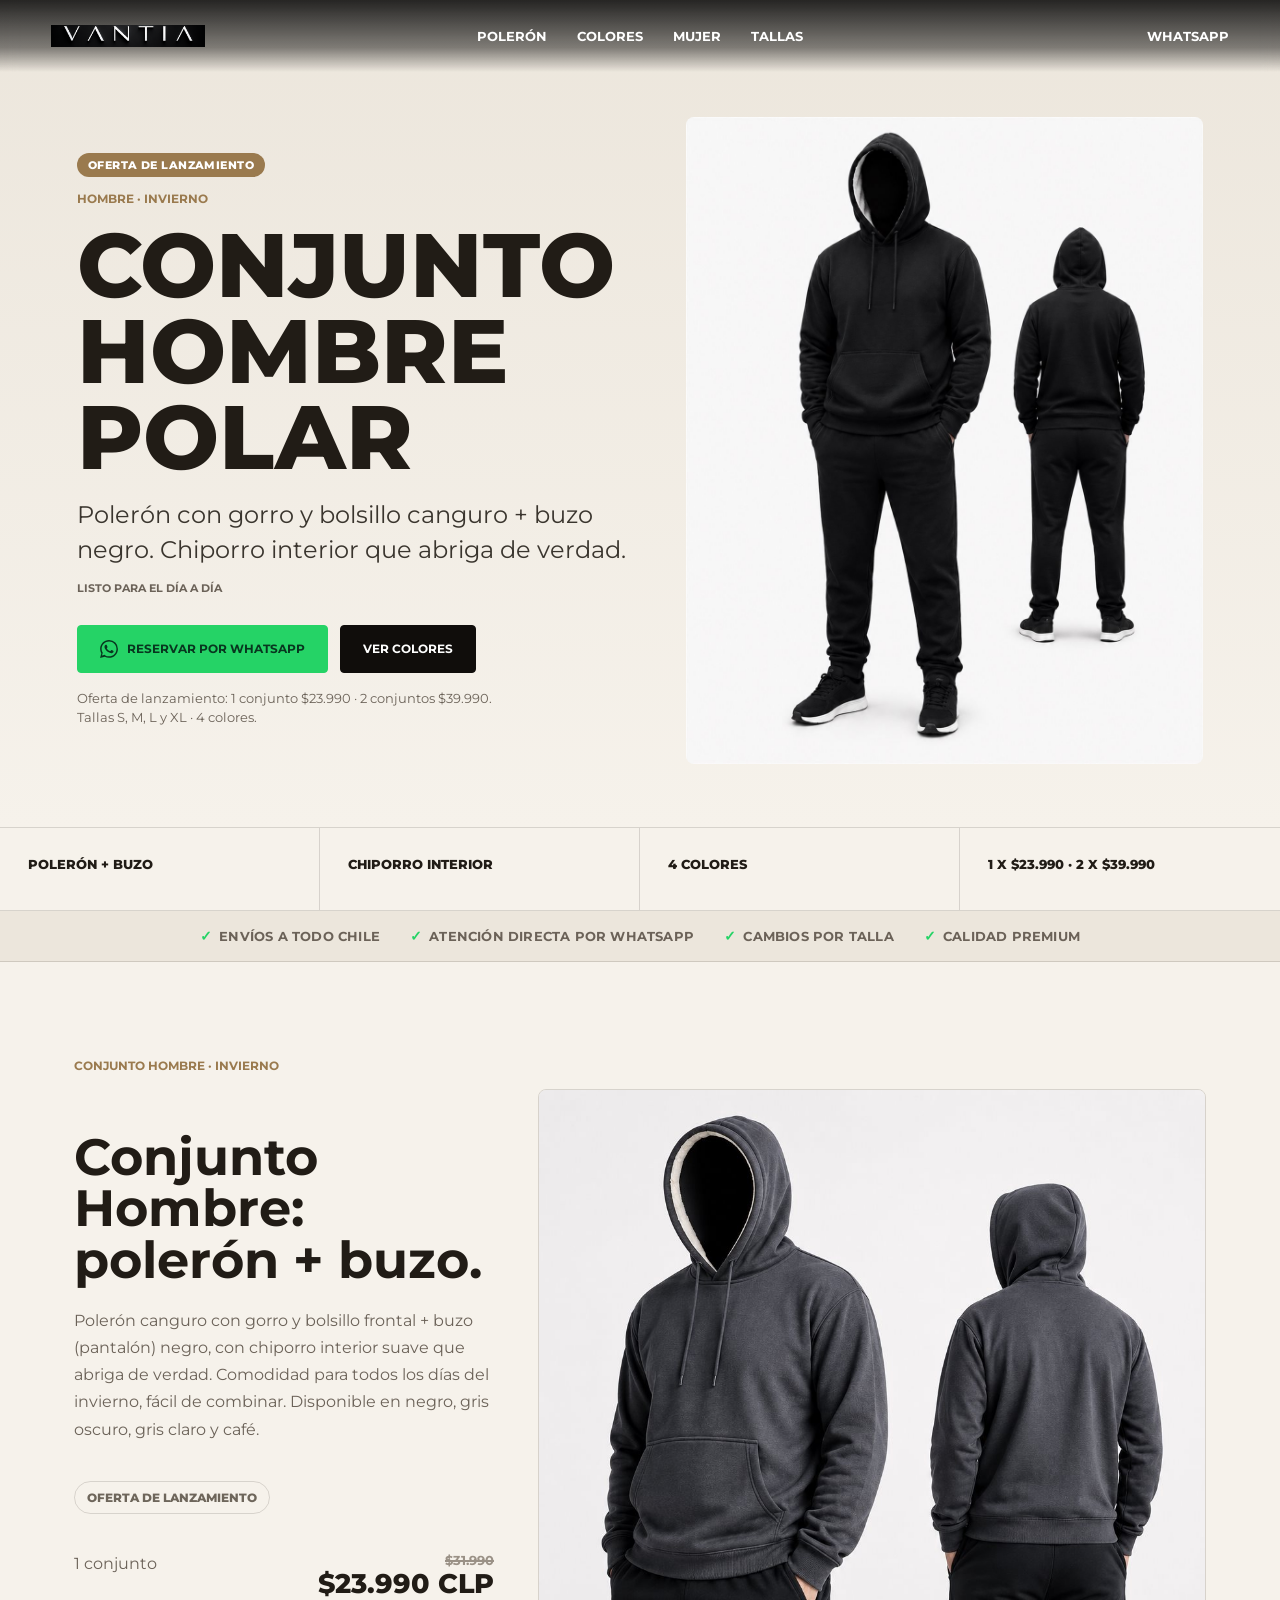
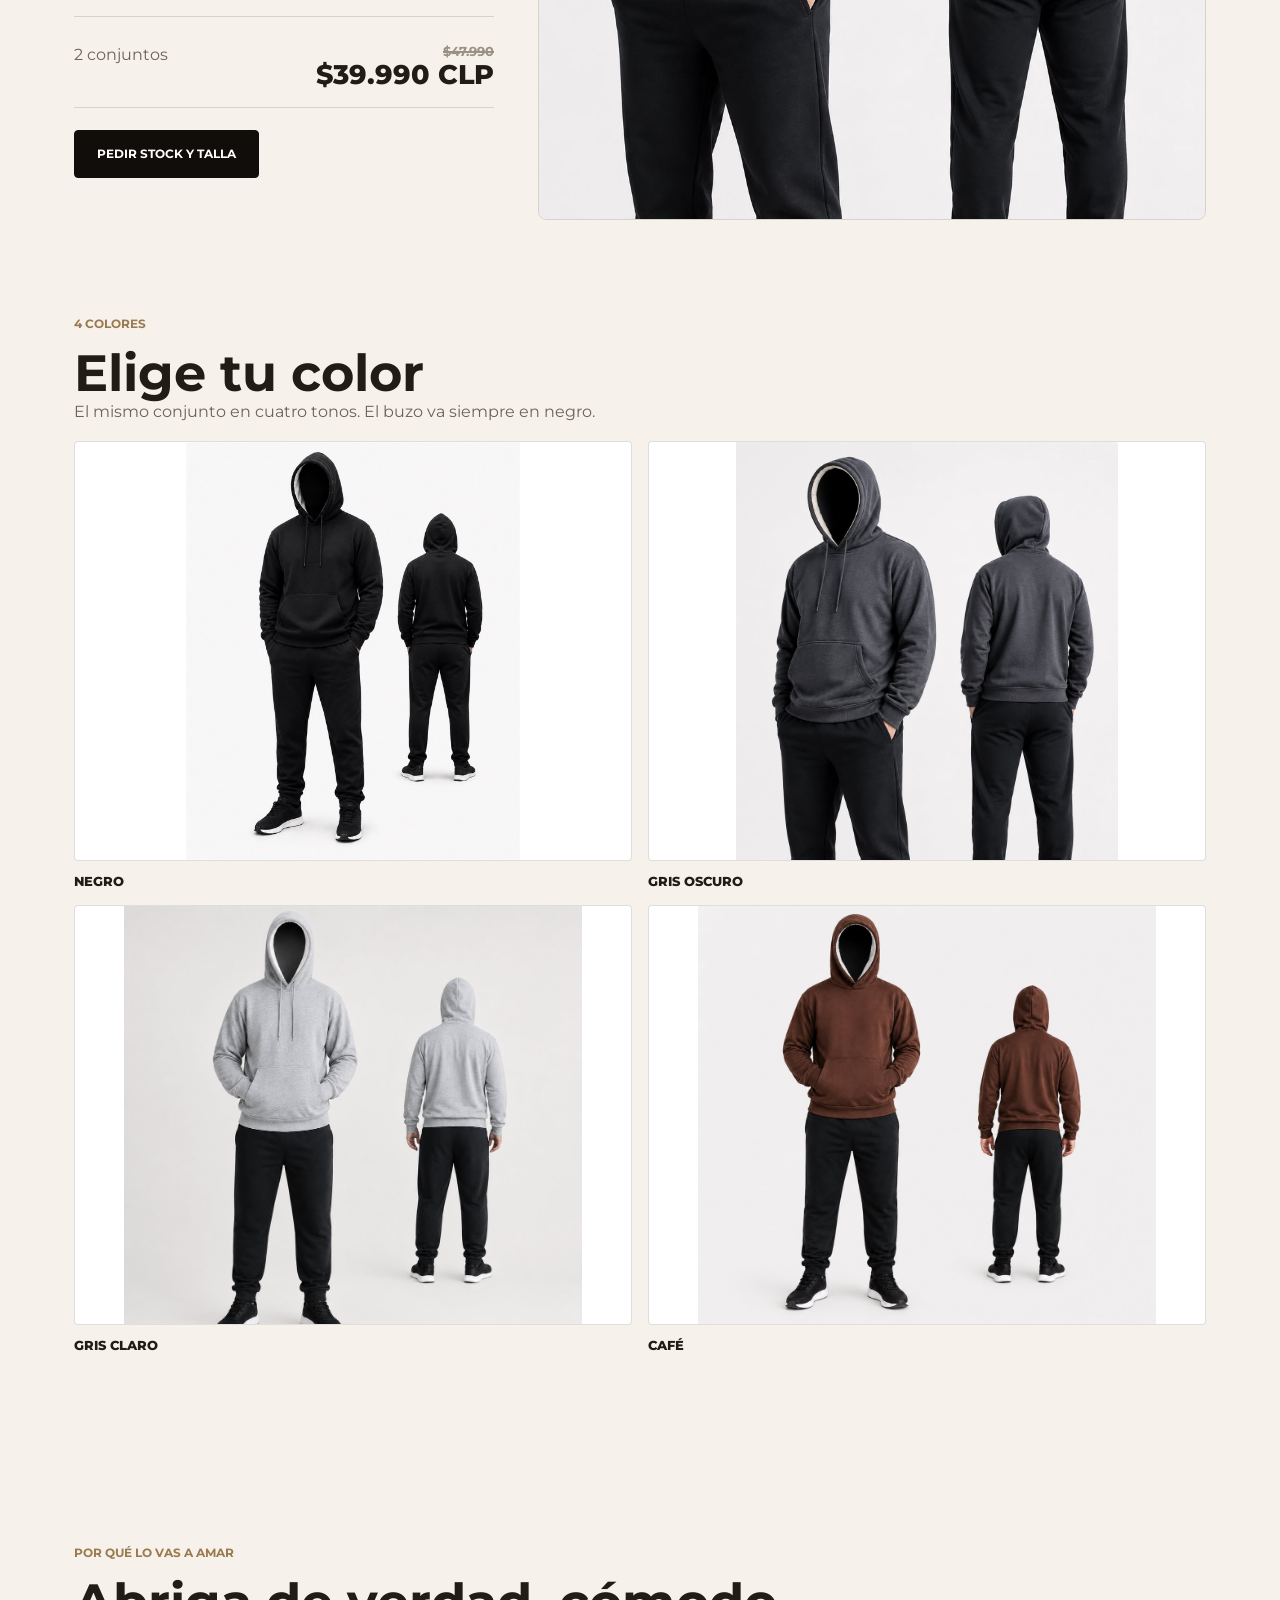
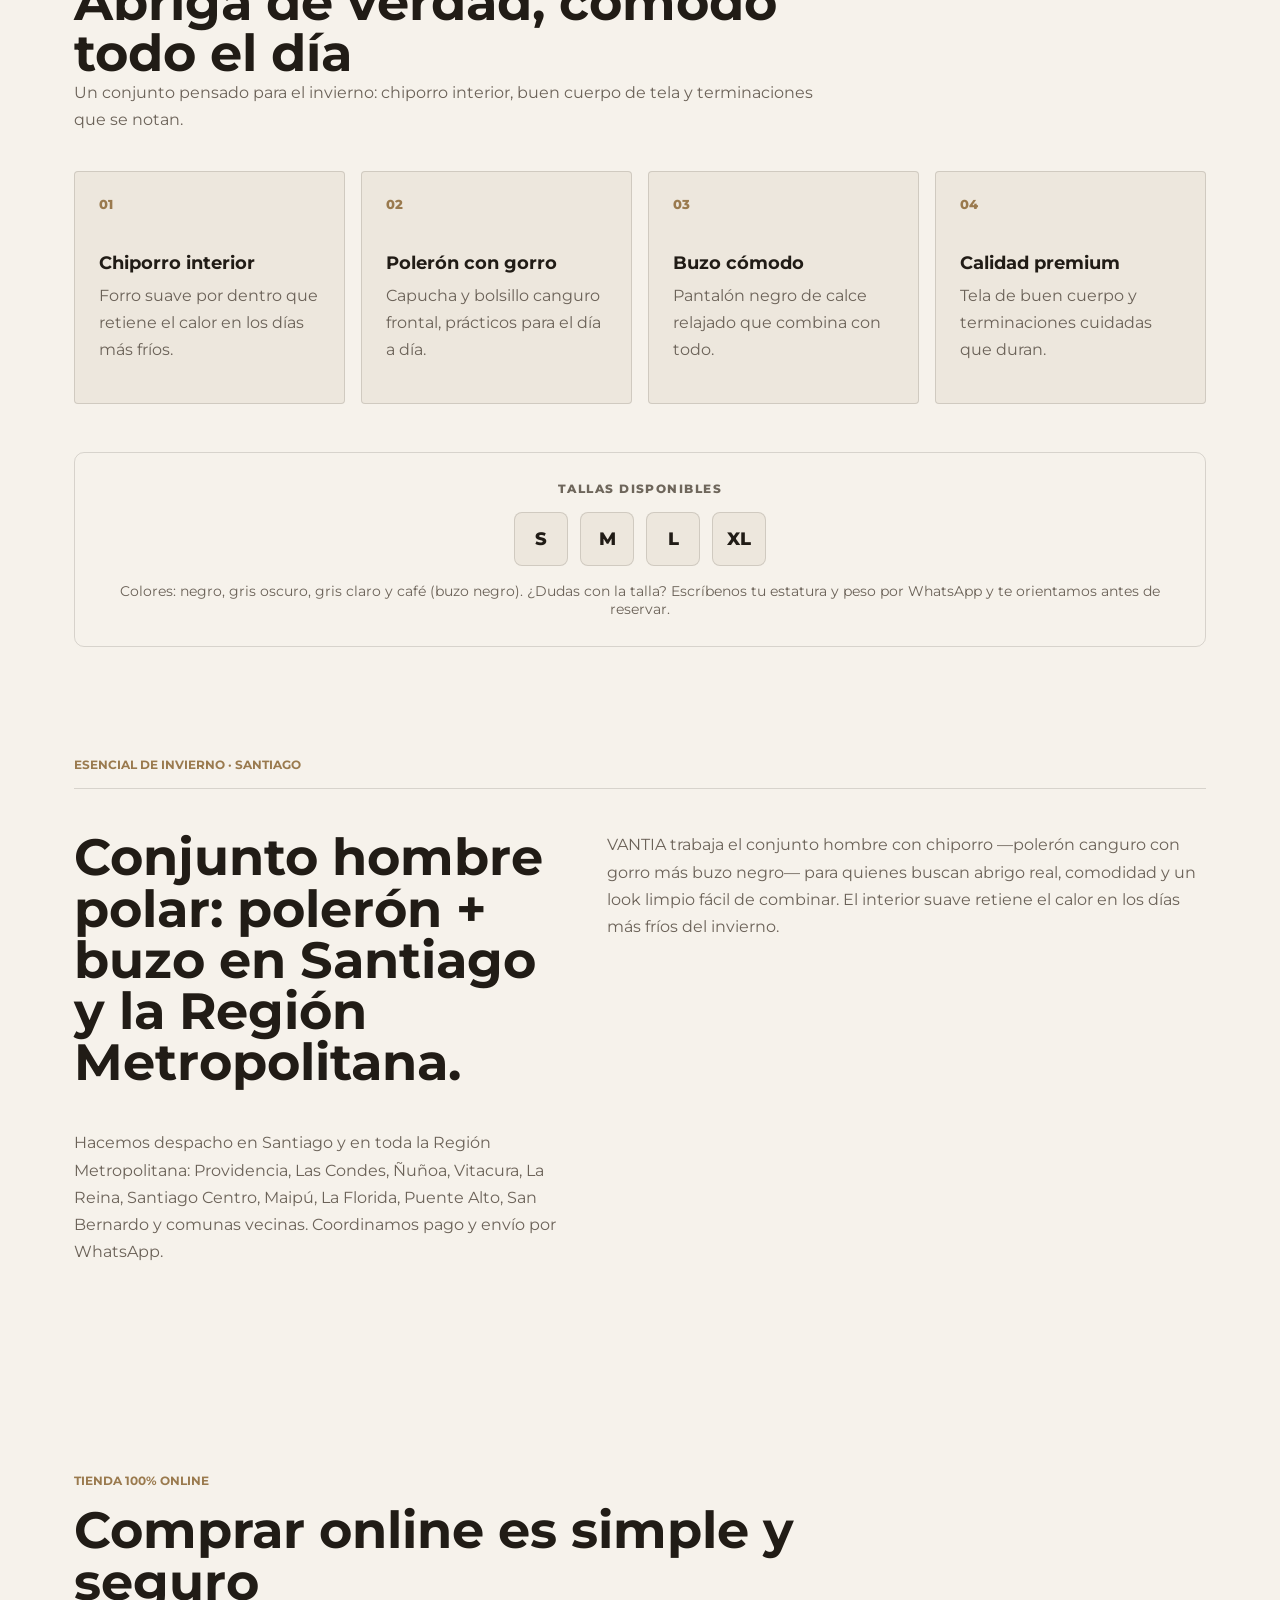
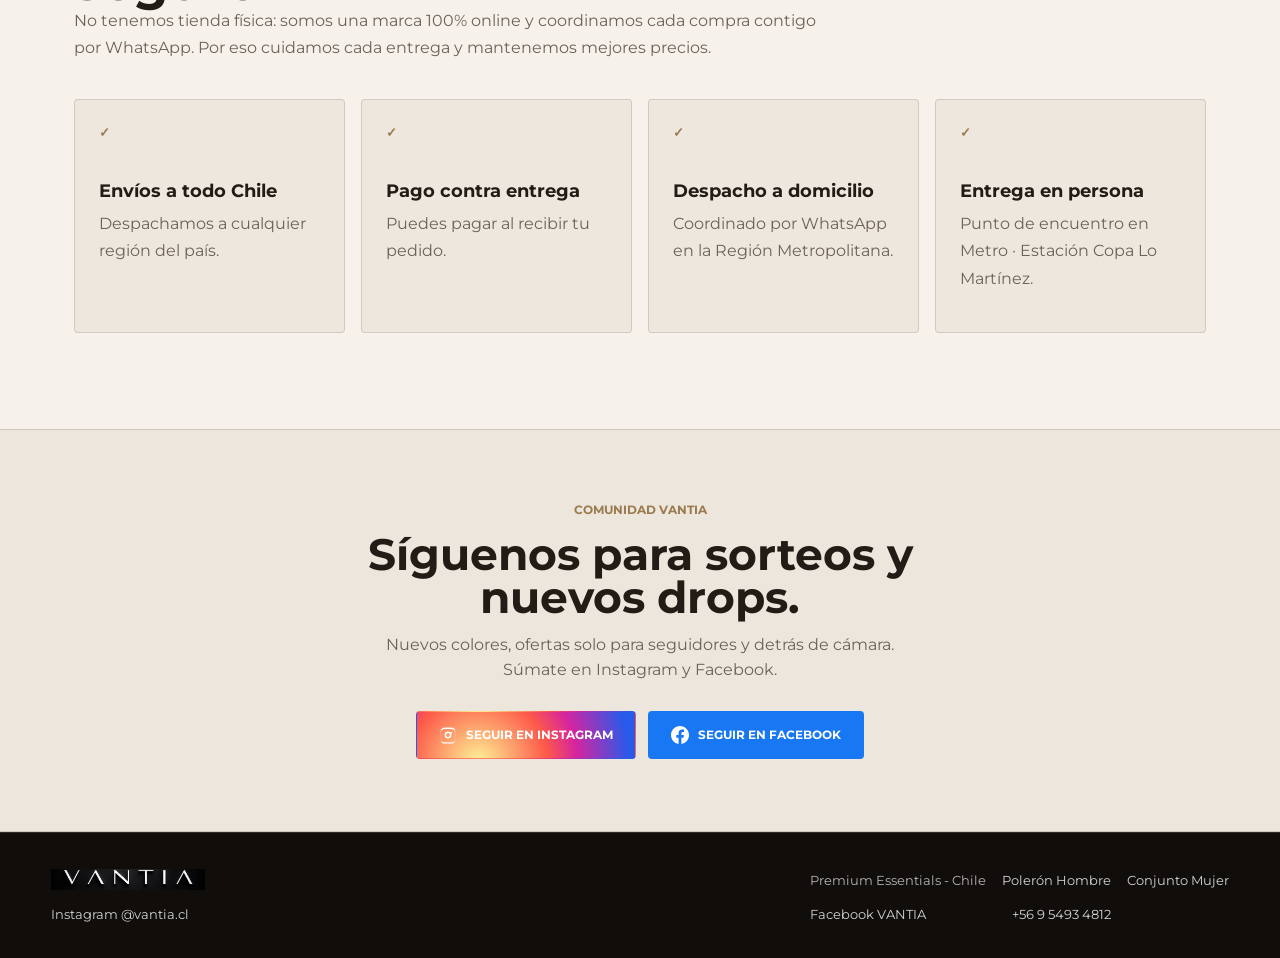
==== conjunto-hombre.html @ aacac358 "Agrega seccion de confianza tienda 100% online (envios, contra entrega, despacho RM, entrega Metro) " ====
<!doctype html>
<html lang="es-CL">
  <head>
    <meta charset="utf-8" />
    <meta name="viewport" content="width=device-width, initial-scale=1" />
    <title>Conjunto hombre polar: polerón + buzo en Santiago | VANTIA®</title>
    <meta
      name="description"
      content="Conjunto hombre con chiporro VANTIA®: polerón con gorro y bolsillo canguro + buzo negro. Oferta de lanzamiento 1 x $23.990 · 2 x $39.990. Despacho en Santiago y Región Metropolitana."
    />
    <meta
      name="keywords"
      content="conjunto hombre polar, polerón y buzo hombre, buzo polar hombre Santiago, conjunto deportivo hombre chiporro, conjunto hombre invierno Región Metropolitana, conjunto buzo hombre Chile, VANTIA"
    />
    <meta name="author" content="VANTIA" />
    <meta name="geo.region" content="CL-RM" />
    <meta name="geo.placename" content="Santiago, Región Metropolitana, Chile" />
    <meta name="geo.position" content="-33.4489;-70.6693" />
    <meta name="ICBM" content="-33.4489, -70.6693" />
    <link rel="canonical" href="https://www.vantiastore.com/conjunto-hombre" />
    <link rel="alternate" hreflang="es-cl" href="https://www.vantiastore.com/conjunto-hombre" />
    <link rel="alternate" hreflang="es" href="https://www.vantiastore.com/conjunto-hombre" />
    <link rel="alternate" hreflang="x-default" href="https://www.vantiastore.com/conjunto-hombre" />
    <link rel="preload" as="image" href="assets/photos/conjunto-h-negro.jpg" />
    <link rel="preload" as="image" href="assets/brand/vantia-wordmark.png" />
    <meta name="robots" content="index, follow" />
    <meta name="theme-color" content="#0D0D0D" />
    <meta property="og:locale" content="es_CL" />
    <meta property="og:site_name" content="VANTIA" />
    <meta property="og:title" content="Conjunto hombre polar: polerón + buzo · VANTIA®" />
    <meta
      property="og:description"
      content="Polerón con gorro y bolsillo canguro + buzo negro, chiporro interior. Oferta de lanzamiento 1 x $23.990 · 2 x $39.990. Despacho en Santiago y Región Metropolitana."
    />
    <meta property="og:type" content="website" />
    <meta property="og:url" content="https://www.vantiastore.com/conjunto-hombre" />
    <meta property="og:image" content="https://www.vantiastore.com/assets/photos/conjunto-h-negro.jpg" />
    <meta property="og:image:type" content="image/jpeg" />
    <meta property="og:image:width" content="1120" />
    <meta property="og:image:height" content="1400" />
    <meta property="og:image:alt" content="Conjunto hombre polar VANTIA: polerón con gorro y buzo negro" />
    <meta name="twitter:card" content="summary_large_image" />
    <meta name="twitter:title" content="Conjunto hombre polar: polerón + buzo · VANTIA®" />
    <meta
      name="twitter:description"
      content="Polerón con gorro + buzo negro, chiporro interior. 1 x $23.990 · 2 x $39.990. Despacho en Santiago y Región Metropolitana."
    />
    <meta name="twitter:image" content="https://www.vantiastore.com/assets/photos/conjunto-h-negro.jpg" />
    <meta name="twitter:image:alt" content="Conjunto hombre polar premium VANTIA" />
    <link rel="icon" href="assets/brand/vantia-icon.png" type="image/png" />
    <link rel="apple-touch-icon" href="assets/brand/vantia-icon.png" />
    <link rel="manifest" href="site.webmanifest" />
    <link rel="preconnect" href="https://fonts.googleapis.com" />
    <link rel="preconnect" href="https://fonts.gstatic.com" crossorigin />
    <link href="https://fonts.googleapis.com/css2?family=Montserrat:wght@300;400;500;600;700;800&display=swap" rel="stylesheet" />
    <link rel="stylesheet" href="styles.css" />
    <style>
      .hero.hero-studio {
        min-height: auto;
        display: grid;
        grid-template-columns: 1.04fr 0.96fr;
        align-items: center;
        gap: clamp(20px, 4vw, 48px);
        background: linear-gradient(180deg, #ece6dc, #f6f2eb);
        padding: clamp(112px, 13vh, 156px) clamp(22px, 6vw, 80px) clamp(48px, 7vh, 84px);
        overflow: visible;
      }
      .hero-studio .hero-content { position: static; color: var(--white); max-width: 560px; padding: 0; }
      .hero-studio .hero-copy { color: #3a352e; }
      .hero-studio .hero-tag { color: var(--ash); }
      .hero-studio .hero-note { color: var(--ash); }
      .hero-studio .eyebrow { color: var(--camel); }
      .hero-studio-photo { margin: 0; }
      .hero-studio-photo img { display: block; width: 100%; height: auto; border-radius: 8px; }
      .ch-colors { display: grid; grid-template-columns: repeat(2, 1fr); gap: 16px; }
      .ch-color { margin: 0; }
      .ch-color .ph {
        height: 420px;
        border: 1px solid var(--line);
        border-radius: var(--radius);
        background-color: #fff;
        background-size: contain;
        background-position: center;
        background-repeat: no-repeat;
      }
      .ch-color p { margin: 12px 0 0; font-size: 13px; font-weight: 800; text-transform: uppercase; }
      @media (max-width: 820px) {
        .hero.hero-studio { grid-template-columns: 1fr; padding-top: 100px; }
        .ch-color .ph { height: 360px; }
      }
    </style>
    <script type="application/ld+json">
      {
        "@context": "https://schema.org",
        "@graph": [
          {
            "@type": "Organization",
            "@id": "https://www.vantiastore.com/#organization",
            "name": "VANTIA",
            "url": "https://www.vantiastore.com/",
            "telephone": "+56954934812",
            "address": {
              "@type": "PostalAddress",
              "addressLocality": "Santiago",
              "addressRegion": "Región Metropolitana",
              "addressCountry": "CL"
            },
            "areaServed": {
              "@type": "AdministrativeArea",
              "name": "Región Metropolitana de Santiago, Chile"
            },
            "sameAs": [
              "https://www.instagram.com/vantia.cl/",
              "https://www.facebook.com/profile.php?id=61587580905556"
            ]
          },
          {
            "@type": "Product",
            "@id": "https://www.vantiastore.com/conjunto-hombre#conjunto-hombre",
            "name": "Conjunto hombre polar VANTIA (polerón + buzo)",
            "brand": { "@type": "Brand", "name": "VANTIA" },
            "url": "https://www.vantiastore.com/conjunto-hombre",
            "sku": "VANTIA-CONJUNTO-HOMBRE",
            "mpn": "VANTIA-CONJUNTO-HOMBRE",
            "image": [
              "https://www.vantiastore.com/assets/photos/conjunto-h-negro.jpg",
              "https://www.vantiastore.com/assets/photos/conjunto-h-grafito.jpg",
              "https://www.vantiastore.com/assets/photos/conjunto-h-gris.jpg",
              "https://www.vantiastore.com/assets/photos/conjunto-h-cafe.jpg"
            ],
            "description": "Conjunto para hombre con chiporro interior: polerón canguro con gorro y bolsillo + buzo (pantalón) negro. Abrigo real y comodidad para el día a día del invierno. Colores: negro, gris oscuro, gris claro y café. Tallas S a XL.",
            "category": "Ropa de hombre",
            "material": "Tela suave con chiporro interior",
            "color": ["Negro", "Gris oscuro", "Gris claro", "Café"],
            "size": ["S", "M", "L", "XL"],
            "audience": { "@type": "PeopleAudience", "suggestedGender": "male" },
            "areaServed": {
              "@type": "AdministrativeArea",
              "name": "Región Metropolitana de Santiago, Chile"
            },
            "offers": [
              {
                "@type": "Offer",
                "name": "1 conjunto",
                "price": "23990",
                "priceCurrency": "CLP",
                "availability": "https://schema.org/InStock",
                "itemCondition": "https://schema.org/NewCondition",
                "url": "https://www.vantiastore.com/conjunto-hombre",
                "priceValidUntil": "2026-12-31"
              },
              {
                "@type": "Offer",
                "name": "2 conjuntos",
                "price": "39990",
                "priceCurrency": "CLP",
                "availability": "https://schema.org/InStock",
                "itemCondition": "https://schema.org/NewCondition",
                "url": "https://www.vantiastore.com/conjunto-hombre",
                "priceValidUntil": "2026-12-31"
              }
            ]
          },
          {
            "@type": "BreadcrumbList",
            "itemListElement": [
              { "@type": "ListItem", "position": 1, "name": "Inicio", "item": "https://www.vantiastore.com/" },
              { "@type": "ListItem", "position": 2, "name": "Conjunto Hombre", "item": "https://www.vantiastore.com/conjunto-hombre" }
            ]
          }
        ]
      }
    </script>
  </head>
  <body>
    <header class="site-header" aria-label="Navegación principal">
      <a class="brand-mark" href="index.html" aria-label="VANTIA inicio">
        <img src="assets/brand/vantia-wordmark.png" alt="VANTIA" width="172" height="36" />
      </a>
      <nav class="nav-links" aria-label="Secciones">
        <a href="index.html">Polerón</a>
        <a href="#colores">Colores</a>
        <a href="mujer.html">Mujer</a>
        <a href="#fit">Tallas</a>
      </nav>
      <a class="nav-cta" href="https://wa.me/56954934812?text=Hola%20VANTIA%2C%20quiero%20reservar%20el%20Conjunto%20Hombre%20(poler%C3%B3n%20%2B%20buzo).%20Color%3A%20__%20%2F%20Talla%20(S%2FM%2FL%2FXL)%3A%20__.%20%C2%BFMe%20ayudan%20con%20stock%3F" target="_blank" rel="noreferrer">
        WhatsApp
      </a>
    </header>

    <main>
      <section class="hero hero-studio" id="inicio" aria-label="VANTIA conjunto hombre polar premium">
        <div class="hero-content">
          <span class="offer-badge">Oferta de lanzamiento</span>
          <p class="eyebrow" style="margin-top:14px">Hombre · Invierno</p>
          <h1>Conjunto Hombre polar</h1>
          <p class="hero-copy">Polerón con gorro y bolsillo canguro + buzo negro. Chiporro interior que abriga de verdad.</p>
          <p class="hero-tag">Listo para el día a día</p>
          <div class="hero-actions" aria-label="Acciones principales">
            <a class="button button-wa" href="https://wa.me/56954934812?text=Hola%20VANTIA%2C%20quiero%20reservar%20el%20Conjunto%20Hombre%20(poler%C3%B3n%20%2B%20buzo).%20Color%3A%20__%20%2F%20Talla%20(S%2FM%2FL%2FXL)%3A%20__.%20%C2%BFMe%20ayudan%20con%20stock%3F" target="_blank" rel="noreferrer">
              <svg class="wa-ico" viewBox="0 0 24 24" fill="currentColor" aria-hidden="true"><path d="M.057 24l1.687-6.163a11.867 11.867 0 01-1.587-5.946C.16 5.335 5.495 0 12.05 0a11.82 11.82 0 018.413 3.488 11.82 11.82 0 013.48 8.414c-.003 6.557-5.338 11.892-11.893 11.892a11.9 11.9 0 01-5.688-1.448L.057 24zm6.597-3.807c1.676.995 3.276 1.591 5.392 1.592 5.448 0 9.886-4.434 9.889-9.885.002-5.462-4.415-9.89-9.881-9.892-5.452 0-9.887 4.434-9.889 9.884a9.86 9.86 0 001.519 5.26l-.999 3.648 3.92-1.04zm11.387-5.464c-.074-.124-.272-.198-.57-.347-.297-.149-1.758-.868-2.031-.967-.272-.099-.47-.149-.669.149-.198.297-.768.967-.941 1.165-.173.198-.347.223-.644.074-.297-.149-1.255-.462-2.39-1.475-.883-.788-1.48-1.761-1.653-2.059-.173-.297-.018-.458.13-.606.134-.133.297-.347.446-.521.151-.172.2-.296.3-.495.099-.198.05-.372-.025-.521-.075-.148-.669-1.611-.916-2.206-.242-.579-.487-.501-.669-.51l-.57-.01c-.198 0-.52.074-.792.372s-1.04 1.016-1.04 2.479 1.065 2.876 1.213 3.074c.149.198 2.096 3.2 5.077 4.487.709.306 1.262.489 1.694.625.712.227 1.36.195 1.872.118.571-.085 1.758-.719 2.006-1.413.248-.694.248-1.289.173-1.413z"/></svg>
              Reservar por WhatsApp
            </a>
            <a class="button button-dark" href="#colores">Ver colores</a>
          </div>
          <p class="hero-note">Oferta de lanzamiento: 1 conjunto $23.990 · 2 conjuntos $39.990.<br />Tallas S, M, L y XL · 4 colores.</p>
        </div>
        <figure class="hero-studio-photo">
          <img src="assets/photos/conjunto-h-negro.jpg" width="1120" height="1400" alt="Conjunto hombre polar VANTIA en negro: polerón con gorro y buzo, vista frontal y trasera" />
        </figure>
      </section>

      <section class="intro-band" aria-label="Resumen del conjunto">
        <div class="intro-line">Polerón + buzo</div>
        <div class="intro-line">Chiporro interior</div>
        <div class="intro-line">4 colores</div>
        <div class="intro-line">1 x $23.990 · 2 x $39.990</div>
      </section>

      <section class="trust-strip" aria-label="Garantías de compra">
        <span><b>✓</b> Envíos a todo Chile</span>
        <span><b>✓</b> Atención directa por WhatsApp</span>
        <span><b>✓</b> Cambios por talla</span>
        <span><b>✓</b> Calidad premium</span>
      </section>

      <section class="section drop-section" id="drop">
        <div class="section-kicker">Conjunto Hombre · Invierno</div>
        <div class="drop-grid">
          <div class="drop-copy">
            <h2>Conjunto Hombre: polerón + buzo.</h2>
            <p>
              Polerón canguro con gorro y bolsillo frontal + buzo (pantalón) negro, con chiporro interior
              suave que abriga de verdad. Comodidad para todos los días del invierno, fácil de combinar.
              Disponible en negro, gris oscuro, gris claro y café.
            </p>
            <div class="launch-badge">Oferta de lanzamiento</div>
            <div class="price-stack" aria-label="Precios">
              <div>
                <span>1 conjunto</span>
                <strong class="price-value"><s>$31.990</s><b>$23.990 CLP</b></strong>
              </div>
              <div>
                <span>2 conjuntos</span>
                <strong class="price-value"><s>$47.990</s><b>$39.990 CLP</b></strong>
              </div>
            </div>
            <a class="button button-dark" href="https://wa.me/56954934812?text=Hola%20VANTIA%2C%20quiero%20consultar%20stock%20y%20talla%20del%20Conjunto%20Hombre%20(poler%C3%B3n%20%2B%20buzo).%20%C2%BFMe%20orientan%3F" target="_blank" rel="noreferrer">
              Pedir stock y talla
            </a>
          </div>
          <figure class="hero-studio-photo" style="align-self:center">
            <img src="assets/photos/conjunto-h-grafito.jpg" width="1024" height="1121" loading="lazy" alt="Conjunto hombre polar VANTIA en gris oscuro: polerón y buzo" style="border-radius:8px;border:1px solid var(--line)" />
          </figure>
        </div>
      </section>

      <section class="section palette-section" id="colores" aria-label="Colores disponibles">
        <div class="section-kicker">4 colores</div>
        <div class="section-heading compact">
          <h2>Elige tu color</h2>
          <p>El mismo conjunto en cuatro tonos. El buzo va siempre en negro.</p>
        </div>
        <div class="ch-colors">
          <figure class="ch-color">
            <div class="ph" style="background-image:url('assets/photos/conjunto-h-negro.jpg')" role="img" aria-label="Conjunto hombre negro"></div>
            <p>Negro</p>
          </figure>
          <figure class="ch-color">
            <div class="ph" style="background-image:url('assets/photos/conjunto-h-grafito.jpg')" role="img" aria-label="Conjunto hombre gris oscuro"></div>
            <p>Gris oscuro</p>
          </figure>
          <figure class="ch-color">
            <div class="ph" style="background-image:url('assets/photos/conjunto-h-gris.jpg')" role="img" aria-label="Conjunto hombre gris claro"></div>
            <p>Gris claro</p>
          </figure>
          <figure class="ch-color">
            <div class="ph" style="background-image:url('assets/photos/conjunto-h-cafe.jpg')" role="img" aria-label="Conjunto hombre café"></div>
            <p>Café</p>
          </figure>
        </div>
      </section>

      <section class="section fit-section" id="fit">
        <div class="section-kicker">Por qué lo vas a amar</div>
        <div class="section-heading compact">
          <h2>Abriga de verdad, cómodo todo el día</h2>
          <p>Un conjunto pensado para el invierno: chiporro interior, buen cuerpo de tela y terminaciones que se notan.</p>
        </div>

        <div class="fit-grid fit-grid-four">
          <div class="fit-item">
            <span>01</span>
            <h3>Chiporro interior</h3>
            <p>Forro suave por dentro que retiene el calor en los días más fríos.</p>
          </div>
          <div class="fit-item">
            <span>02</span>
            <h3>Polerón con gorro</h3>
            <p>Capucha y bolsillo canguro frontal, prácticos para el día a día.</p>
          </div>
          <div class="fit-item">
            <span>03</span>
            <h3>Buzo cómodo</h3>
            <p>Pantalón negro de calce relajado que combina con todo.</p>
          </div>
          <div class="fit-item">
            <span>04</span>
            <h3>Calidad premium</h3>
            <p>Tela de buen cuerpo y terminaciones cuidadas que duran.</p>
          </div>
        </div>

        <div class="size-band" aria-label="Tallas disponibles">
          <p class="size-label">Tallas disponibles</p>
          <div class="size-pills">
            <span>S</span><span>M</span><span>L</span><span>XL</span>
          </div>
          <p class="size-note">Colores: negro, gris oscuro, gris claro y café (buzo negro). ¿Dudas con la talla? Escríbenos tu estatura y peso por WhatsApp y te orientamos antes de reservar.</p>
        </div>
      </section>

      <section class="section seo-section" aria-label="Conjunto hombre polar en Santiago y la Región Metropolitana">
        <div class="section-kicker">Esencial de invierno · Santiago</div>
        <div class="seo-copy">
          <h2>Conjunto hombre polar: polerón + buzo en Santiago y la Región Metropolitana.</h2>
          <p>
            VANTIA trabaja el conjunto hombre con chiporro —polerón canguro con gorro más buzo negro— para quienes
            buscan abrigo real, comodidad y un look limpio fácil de combinar. El interior suave retiene el calor en
            los días más fríos del invierno.
          </p>
          <p>
            Hacemos despacho en Santiago y en toda la Región Metropolitana: Providencia, Las Condes, Ñuñoa,
            Vitacura, La Reina, Santiago Centro, Maipú, La Florida, Puente Alto, San Bernardo y comunas vecinas.
            Coordinamos pago y envío por WhatsApp.
          </p>
        </div>
      </section>

      <section class="section" id="envios" aria-label="Cómo compras y recibes tu pedido">
        <div class="section-kicker">Tienda 100% online</div>
        <div class="section-heading compact">
          <h2>Comprar online es simple y seguro</h2>
          <p>No tenemos tienda física: somos una marca 100% online y coordinamos cada compra contigo por WhatsApp. Por eso cuidamos cada entrega y mantenemos mejores precios.</p>
        </div>
        <div class="fit-grid fit-grid-four">
          <div class="fit-item">
            <span>✓</span>
            <h3>Envíos a todo Chile</h3>
            <p>Despachamos a cualquier región del país.</p>
          </div>
          <div class="fit-item">
            <span>✓</span>
            <h3>Pago contra entrega</h3>
            <p>Puedes pagar al recibir tu pedido.</p>
          </div>
          <div class="fit-item">
            <span>✓</span>
            <h3>Despacho a domicilio</h3>
            <p>Coordinado por WhatsApp en la Región Metropolitana.</p>
          </div>
          <div class="fit-item">
            <span>✓</span>
            <h3>Entrega en persona</h3>
            <p>Punto de encuentro en Metro · Estación Copa Lo Martínez.</p>
          </div>
        </div>
      </section>

      <section class="follow-band" aria-label="Síguenos en redes sociales">
        <div class="follow-inner">
          <p class="section-kicker">Comunidad VANTIA</p>
          <h2>Síguenos para sorteos y nuevos drops.</h2>
          <p class="follow-sub">
            Nuevos colores, ofertas solo para seguidores y detrás de cámara.
            Súmate en Instagram y Facebook.
          </p>
          <div class="follow-actions">
            <a class="button button-ig" href="https://www.instagram.com/vantia.cl/" target="_blank" rel="noreferrer" aria-label="Seguir a VANTIA en Instagram">
              <svg class="soc-ico" viewBox="0 0 24 24" fill="currentColor" aria-hidden="true"><path d="M12 2.16c3.2 0 3.58.01 4.85.07 1.17.05 1.8.25 2.23.41.56.22.96.48 1.38.9.42.42.68.82.9 1.38.16.42.36 1.06.41 2.23.06 1.27.07 1.65.07 4.85s-.01 3.58-.07 4.85c-.05 1.17-.25 1.8-.41 2.23-.22.56-.48.96-.9 1.38-.42.42-.82.68-1.38.9-.42.16-1.06.36-2.23.41-1.27.06-1.65.07-4.85.07s-3.58-.01-4.85-.07c-1.17-.05-1.8-.25-2.23-.41a3.72 3.72 0 0 1-1.38-.9 3.72 3.72 0 0 1-.9-1.38c-.16-.42-.36-1.06-.41-2.23-.06-1.27-.07-1.65-.07-4.85s.01-3.58.07-4.85c.05-1.17.25-1.8.41-2.23.22-.56.48-.96.9-1.38.42-.42.82-.68 1.38-.9.42-.16 1.06-.36 2.23-.41C8.42 2.17 8.8 2.16 12 2.16zm0 1.96c-3.15 0-3.5.01-4.74.07-1.14.05-1.76.24-2.17.4-.55.21-.94.47-1.35.88-.41.41-.67.8-.88 1.35-.16.41-.35 1.03-.4 2.17-.06 1.24-.07 1.59-.07 4.74s.01 3.5.07 4.74c.05 1.14.24 1.76.4 2.17.21.55.47.94.88 1.35.41.41.8.67 1.35.88.41.16 1.03.35 2.17.4 1.24.06 1.59.07 4.74.07s3.5-.01 4.74-.07c1.14-.05 1.76-.24 2.17-.4.55-.21.94-.47 1.35-.88.41-.41.67-.8.88-1.35.16-.41.35-1.03.4-2.17.06-1.24.07-1.59.07-4.74s-.01-3.5-.07-4.74c-.05-1.14-.24-1.76-.4-2.17a3.64 3.64 0 0 0-.88-1.35 3.64 3.64 0 0 0-1.35-.88c-.41-.16-1.03-.35-2.17-.4-1.24-.06-1.59-.07-4.74-.07zm0 3.34a4.54 4.54 0 1 1 0 9.08 4.54 4.54 0 0 1 0-9.08zm0 1.96a2.58 2.58 0 1 0 0 5.16 2.58 2.58 0 0 0 0-5.16zm5.78-.36a1.06 1.06 0 1 1-2.12 0 1.06 1.06 0 0 1 2.12 0z"/></svg>
              Seguir en Instagram
            </a>
            <a class="button button-fb" href="https://www.facebook.com/profile.php?id=61587580905556" target="_blank" rel="noreferrer" aria-label="Seguir a VANTIA en Facebook">
              <svg class="soc-ico" viewBox="0 0 24 24" fill="currentColor" aria-hidden="true"><path d="M24 12.07C24 5.4 18.63 0 12 0S0 5.4 0 12.07c0 6.02 4.39 11.01 10.13 11.93v-8.44H7.08v-3.49h3.05V9.41c0-3.02 1.79-4.69 4.53-4.69 1.31 0 2.69.24 2.69.24v2.97h-1.52c-1.49 0-1.96.93-1.96 1.89v2.25h3.33l-.53 3.49h-2.8V24C19.61 23.08 24 18.09 24 12.07z"/></svg>
              Seguir en Facebook
            </a>
          </div>
        </div>
      </section>

    <footer class="site-footer">
      <a class="brand-mark" href="index.html" aria-label="VANTIA inicio">
        <img src="assets/brand/vantia-wordmark.png" alt="VANTIA" width="150" height="32" loading="lazy" />
      </a>
      <p>Premium Essentials - Chile</p>
      <a href="index.html">Polerón Hombre</a>
      <a href="mujer.html">Conjunto Mujer</a>
      <a href="https://www.instagram.com/vantia.cl/" target="_blank" rel="noreferrer">Instagram @vantia.cl</a>
      <a href="https://www.facebook.com/profile.php?id=61587580905556" target="_blank" rel="noreferrer">Facebook VANTIA</a>
      <a href="https://wa.me/56954934812" target="_blank" rel="noreferrer">+56 9 5493 4812</a>
    </footer>
    </main>

    <a class="mobile-sticky-cta" href="https://wa.me/56954934812?text=Hola%20VANTIA%2C%20quiero%20reservar%20el%20Conjunto%20Hombre%20(poler%C3%B3n%20%2B%20buzo).%20Color%3A%20__%20%2F%20Talla%20(S%2FM%2FL%2FXL)%3A%20__.%20%C2%BFMe%20ayudan%20con%20stock%3F" target="_blank" rel="noreferrer">
      <svg class="wa-ico" viewBox="0 0 24 24" fill="currentColor" aria-hidden="true"><path d="M.057 24l1.687-6.163a11.867 11.867 0 01-1.587-5.946C.16 5.335 5.495 0 12.05 0a11.82 11.82 0 018.413 3.488 11.82 11.82 0 013.48 8.414c-.003 6.557-5.338 11.892-11.893 11.892a11.9 11.9 0 01-5.688-1.448L.057 24zm6.597-3.807c1.676.995 3.276 1.591 5.392 1.592 5.448 0 9.886-4.434 9.889-9.885.002-5.462-4.415-9.89-9.881-9.892-5.452 0-9.887 4.434-9.889 9.884a9.86 9.86 0 001.519 5.26l-.999 3.648 3.92-1.04zm11.387-5.464c-.074-.124-.272-.198-.57-.347-.297-.149-1.758-.868-2.031-.967-.272-.099-.47-.149-.669.149-.198.297-.768.967-.941 1.165-.173.198-.347.223-.644.074-.297-.149-1.255-.462-2.39-1.475-.883-.788-1.48-1.761-1.653-2.059-.173-.297-.018-.458.13-.606.134-.133.297-.347.446-.521.151-.172.2-.296.3-.495.099-.198.05-.372-.025-.521-.075-.148-.669-1.611-.916-2.206-.242-.579-.487-.501-.669-.51l-.57-.01c-.198 0-.52.074-.792.372s-1.04 1.016-1.04 2.479 1.065 2.876 1.213 3.074c.149.198 2.096 3.2 5.077 4.487.709.306 1.262.489 1.694.625.712.227 1.36.195 1.872.118.571-.085 1.758-.719 2.006-1.413.248-.694.248-1.289.173-1.413z"/></svg>
      Reservar por WhatsApp
    </a>

    <script src="script.js"></script>
  </body>
</html>
---- styles.css ----
:root {
  /* Tema claro cálido. NOTA: --white se reutiliza como color de TEXTO (oscuro)
     en todo el CSS heredado; por eso aquí vale un tono tinta, no blanco.
     Para blanco real usar --true-white. */
  --true-white: #FFFFFF;
  --white: #211C16;          /* texto principal (oscuro) */
  --black: #14110E;          /* oscuro real (footer/botón dark) */
  --black-deep: #100D0B;
  --ink: #F6F2EB;            /* superficies claras / fallback hero */
  --bone: #F6F2EB;           /* fondo de página + intro band */
  --charcoal: #ECE6DC;       /* bandas comprar/mood */
  --black-soft: #EDE7DD;     /* tarjetas, pills, tabla */
  --cream-2: #ECE6DC;
  --gray-mid: #8A8175;
  --gray-light: #6E665B;     /* etiquetas (oscuro para contraste) */
  --gray-dim: #9A9186;
  --ash: #6B6258;            /* texto secundario */
  --camel: #9A7A4E;          /* acento cálido */
  --line: rgba(28, 24, 19, 0.14);
  --line-dark: rgba(28, 24, 19, 0.14);
  --product-camel: #B79A72;
  --product-bone: #F3F0EA;
  --radius: 4px;
  --max: 1180px;
}

* {
  box-sizing: border-box;
}

html {
  scroll-behavior: smooth;
}

html,
body {
  max-width: 100%;
  overflow-x: hidden;
}

body {
  margin: 0;
  background: var(--bone);
  color: var(--white);
  font-family: Montserrat, "Helvetica Neue", Arial, sans-serif;
  letter-spacing: 0;
}

a {
  color: inherit;
  text-decoration: none;
}

.site-header {
  position: fixed;
  inset: 0 0 auto;
  z-index: 20;
  display: grid;
  grid-template-columns: 1fr auto 1fr;
  align-items: center;
  min-height: 72px;
  padding: 14px clamp(18px, 4vw, 52px);
  color: var(--white);
  background: linear-gradient(180deg, rgba(5, 5, 5, 0.86), rgba(5, 5, 5, 0.48) 66%, rgba(5, 5, 5, 0));
  backdrop-filter: blur(8px);
}

.brand-mark {
  display: inline-flex;
  width: fit-content;
  align-items: center;
}

.brand-mark img {
  display: block;
  width: clamp(118px, 12vw, 164px);
  height: auto;
  object-fit: contain;
}

.nav-links {
  display: flex;
  gap: 30px;
  font-size: 13px;
  font-weight: 700;
  letter-spacing: 0;
  text-transform: uppercase;
}

.nav-cta {
  justify-self: end;
  font-size: 13px;
  font-weight: 700;
  letter-spacing: 0;
  text-transform: uppercase;
}

.hero {
  position: relative;
  min-height: 90svh;
  display: grid;
  align-items: end;
  overflow: hidden;
  background: var(--ink);
}

.hero-photo,
.editorial-photo {
  position: relative;
  overflow: hidden;
  background-size: cover;
  background-position: center;
}

.hero-photo {
  position: absolute;
  inset: 0;
  background-position: center 22%;
  background-image:
    linear-gradient(180deg, rgba(8, 8, 8, 0.18), rgba(8, 8, 8, 0.5)),
    url("assets/photos/couple-fit.jpg"),
    linear-gradient(135deg, #0d0d0d 0%, #343330 44%, #111 100%);
}

.hero-photo::after,
.editorial-photo::after {
  content: "";
  position: absolute;
  inset: 0;
  background-image:
    linear-gradient(90deg, rgba(255, 255, 255, 0.035) 1px, transparent 1px),
    linear-gradient(180deg, rgba(255, 255, 255, 0.03) 1px, transparent 1px);
  background-size: 120px 120px;
  opacity: 0.34;
}

.hero-scrim {
  position: absolute;
  inset: 0;
  background:
    linear-gradient(180deg, rgba(8, 8, 8, 0.06), rgba(8, 8, 8, 0.66)),
    linear-gradient(90deg, rgba(5, 5, 5, 0.74), rgba(5, 5, 5, 0.3) 58%, rgba(5, 5, 5, 0.06) 86%);
}

.hero-content {
  position: relative;
  z-index: 2;
  max-width: 820px;
  padding: 0 clamp(22px, 6vw, 86px) 72px;
  color: var(--white);
}

.eyebrow,
.section-kicker {
  margin: 0 0 16px;
  color: var(--camel);
  font-size: 12px;
  font-weight: 700;
  letter-spacing: 0;
  text-transform: uppercase;
}

.eyebrow.dark {
  color: var(--ash);
}

h1,
h2,
h3,
p {
  margin-top: 0;
}

h1 {
  max-width: 790px;
  margin-bottom: 18px;
  font-size: clamp(48px, 7vw, 96px);
  line-height: 0.96;
  font-weight: 800;
  letter-spacing: 0;
  text-transform: uppercase;
}

h2 {
  margin-bottom: 0;
  font-size: clamp(34px, 4vw, 58px);
  line-height: 1;
  letter-spacing: 0;
}

.hero-copy {
  max-width: 670px;
  margin-bottom: 14px;
  color: rgba(245, 245, 245, 0.9);
  font-size: clamp(18px, 2vw, 24px);
  line-height: 1.42;
}

.hero-tag {
  margin: 0 0 30px;
  color: var(--gray-mid);
  font-size: 11px;
  font-weight: 700;
  letter-spacing: 0;
  text-transform: uppercase;
}

.hero-note,
.panel-note {
  margin: 16px 0 0;
  color: rgba(245, 245, 245, 0.68);
  font-size: 13px;
  line-height: 1.5;
}

.panel-note {
  color: var(--ash);
}

.hero-actions {
  display: flex;
  flex-wrap: wrap;
  gap: 12px;
}

.button {
  display: inline-flex;
  align-items: center;
  justify-content: center;
  min-height: 48px;
  padding: 0 22px;
  border: 1px solid currentColor;
  border-radius: var(--radius);
  font-size: 12px;
  font-weight: 700;
  letter-spacing: 0;
  text-transform: uppercase;
  transition: transform 180ms ease, background 180ms ease, color 180ms ease, border-color 180ms ease;
}

.button:hover {
  transform: translateY(-1px);
}

.button-light {
  background: var(--white);
  color: var(--ink);
  border-color: var(--white);
}

.button-wa {
  gap: 9px;
  background: #25D366;
  color: #08361f;
  border-color: #25D366;
}

.button-wa:hover {
  background: #1ebe5a;
  border-color: #1ebe5a;
}

.button .wa-ico {
  width: 18px;
  height: 18px;
  flex: none;
}

.button-ghost {
  color: var(--white);
  border-color: rgba(245, 245, 245, 0.54);
}

.button-dark {
  width: fit-content;
  background: var(--white);
  color: var(--black);
  border-color: var(--white);
}

.intro-band {
  display: grid;
  grid-template-columns: repeat(4, 1fr);
  border-top: 1px solid var(--line);
  border-bottom: 1px solid var(--line);
  background: var(--bone);
}

.intro-line {
  min-height: 82px;
  padding: 28px;
  border-right: 1px solid var(--line);
  font-size: 13px;
  font-weight: 800;
  letter-spacing: 0;
  text-transform: uppercase;
  color: var(--white);
}

.intro-line:last-child {
  border-right: 0;
}

.trust-strip {
  display: flex;
  flex-wrap: wrap;
  gap: 10px 30px;
  justify-content: center;
  padding: 16px 24px;
  background: #12140f;
  border-bottom: 1px solid var(--line);
}

.trust-strip span {
  display: inline-flex;
  align-items: center;
  color: var(--gray-light);
  font-size: 12.5px;
  font-weight: 700;
  letter-spacing: 0.2px;
  text-transform: uppercase;
}

.trust-strip b {
  margin-right: 7px;
  color: #25D366;
  font-size: 14px;
}

.section {
  width: min(100%, var(--max));
  margin: 0 auto;
  padding: 96px 24px;
  color: var(--white);
}

.drop-grid {
  display: grid;
  grid-template-columns: minmax(300px, 0.68fr) minmax(520px, 1.08fr);
  gap: 44px;
  align-items: stretch;
}

.drop-copy {
  display: flex;
  flex-direction: column;
  justify-content: center;
  gap: 22px;
}

.drop-copy p,
.mood-copy p,
.section-heading p,
.fit-item p,
.seo-copy p,
details p {
  color: var(--ash);
  font-size: 16px;
  line-height: 1.7;
}

.price-stack {
  display: grid;
  gap: 10px;
  max-width: 420px;
}

.launch-badge {
  width: fit-content;
  padding: 8px 12px;
  border: 1px solid var(--line);
  border-radius: 999px;
  color: var(--gray-light);
  font-size: 12px;
  font-weight: 800;
  text-transform: uppercase;
}

.price-stack div {
  display: flex;
  justify-content: space-between;
  gap: 24px;
  padding: 18px 0;
  border-bottom: 1px solid var(--line);
}

.price-stack span {
  color: var(--ash);
}

.price-stack strong {
  color: var(--white);
}

.price-value {
  display: grid;
  justify-items: end;
  gap: 4px;
  line-height: 1;
  text-align: right;
}

.price-value s {
  color: var(--gray-dim);
  font-size: 13px;
  font-weight: 700;
  text-decoration-thickness: 2px;
}

.price-value b {
  font-size: clamp(24px, 2.1vw, 32px);
  font-weight: 800;
}

/* Three-tier launch pricing (canguro) */
.price-stack-three {
  max-width: none;
  grid-template-columns: repeat(3, 1fr);
  gap: 0;
  border: 1px solid var(--line);
  border-radius: 8px;
  overflow: hidden;
}

.price-stack-three div {
  flex-direction: column;
  align-items: flex-start;
  justify-content: center;
  gap: 8px;
  padding: 22px 20px;
  border-bottom: none;
  border-right: 1px solid var(--line);
}

.price-stack-three div:last-child {
  border-right: none;
}

.price-stack-three span {
  font-size: 12px;
  font-weight: 800;
  letter-spacing: 0.04em;
  text-transform: uppercase;
}

.price-stack-three .price-value {
  justify-items: start;
  text-align: left;
}

.price-stack-three .price-value b {
  font-size: clamp(20px, 1.9vw, 28px);
}

/* Size band */
.size-band {
  margin-top: 48px;
  padding: 28px clamp(22px, 4vw, 40px);
  border: 1px solid var(--line);
  border-radius: 10px;
  text-align: center;
}

.size-label {
  margin: 0 0 16px;
  font-size: 12px;
  font-weight: 800;
  letter-spacing: 0.12em;
  text-transform: uppercase;
  color: var(--gray-light);
}

.size-pills {
  display: flex;
  justify-content: center;
  flex-wrap: wrap;
  gap: 12px;
  margin-bottom: 16px;
}

.size-pills span {
  display: inline-flex;
  align-items: center;
  justify-content: center;
  min-width: 54px;
  height: 54px;
  padding: 0 14px;
  border: 1px solid var(--line);
  border-radius: 8px;
  font-size: 18px;
  font-weight: 800;
  color: var(--white);
  background: var(--black-soft);
}

.size-table-wrap {
  margin: 0 auto 18px;
  max-width: 620px;
  overflow-x: auto;
}

.size-table {
  width: 100%;
  border-collapse: collapse;
  font-size: 14px;
}

.size-table th,
.size-table td {
  padding: 13px 14px;
  border: 1px solid var(--line);
  text-align: center;
}

.size-table thead th {
  font-size: 11px;
  font-weight: 800;
  letter-spacing: 0.06em;
  text-transform: uppercase;
  color: var(--gray-light);
  background: var(--black-soft);
}

.size-table tbody th {
  font-weight: 800;
  color: var(--white);
  background: var(--black-soft);
}

.size-table tbody td {
  color: var(--ash);
  font-weight: 600;
}

.visually-hidden {
  position: absolute;
  width: 1px;
  height: 1px;
  padding: 0;
  margin: -1px;
  overflow: hidden;
  clip: rect(0, 0, 0, 0);
  white-space: nowrap;
  border: 0;
}

.size-note {
  margin: 0;
  font-size: 14px;
  color: var(--ash);
}

/* Shipping note in buy section */
.ship-note {
  margin-top: 22px;
  font-size: 13px;
  letter-spacing: 0.02em;
  color: var(--ash);
}

.product-gallery {
  display: grid;
  grid-template-columns: minmax(280px, 1fr) minmax(210px, 0.74fr);
  grid-template-rows: minmax(250px, 1fr) minmax(250px, 1fr);
  gap: 14px;
  min-height: 620px;
}

.editorial-photo,
.product-photo {
  position: relative;
  min-height: 580px;
  margin: 0;
  border-radius: var(--radius);
  background-color: var(--charcoal);
  background-size: cover;
  background-position: center;
  overflow: hidden;
}

.product-photo {
  background-color: #efece6;
  border: 1px solid rgba(13, 13, 13, 0.08);
}

.product-photo::after {
  content: "";
  position: absolute;
  inset: 0;
  background:
    linear-gradient(180deg, rgba(255, 255, 255, 0.0), rgba(13, 13, 13, 0.06));
  background-size: auto;
}

.product-photo figcaption {
  position: absolute;
  left: 14px;
  bottom: 14px;
  z-index: 2;
  color: var(--white);
  background: rgba(13, 13, 13, 0.78);
  padding: 6px 12px;
  border-radius: 999px;
  font-size: 11px;
  letter-spacing: 0.04em;
  font-weight: 800;
  text-transform: uppercase;
}

.product-photo-primary {
  grid-row: 1 / span 2;
  min-height: 620px;
}

.product-photo-texture,
.product-photo-tones {
  min-height: 0;
}

.photo-product-fit {
  background-position: center top;
  background-color: #e8e5e0;
  background-image:
    linear-gradient(180deg, rgba(5, 5, 5, 0.0), rgba(5, 5, 5, 0.1)),
    url("assets/photos/model-front-negro.jpg");
  background-size: cover;
  background-repeat: no-repeat;
}

.photo-product-chiporro {
  background-position: center;
  background-color: #d8cdbb;
  background-image:
    linear-gradient(180deg, rgba(5, 5, 5, 0.0), rgba(5, 5, 5, 0.18)),
    url("assets/photos/detalle-puno-chiporro.jpg");
  background-size: cover;
}

.photo-product-tones {
  background-position: center top;
  background-color: #efece6;
  background-image:
    linear-gradient(180deg, rgba(5, 5, 5, 0.0), rgba(5, 5, 5, 0.18)),
    url("assets/photos/model-back-gris.jpg");
  background-size: cover;
  background-repeat: no-repeat;
}

.mood-section {
  width: 100%;
  max-width: none;
  padding-left: clamp(22px, 5vw, 64px);
  padding-right: clamp(22px, 5vw, 64px);
  background: var(--ink);
  color: var(--white);
}

.mood-grid {
  display: grid;
  grid-template-columns: 0.82fr 1fr 0.72fr;
  gap: 18px;
  max-width: 1320px;
  margin: 0 auto;
  align-items: end;
}

.mood-copy {
  padding: 34px 22px 20px 0;
}

.mood-copy p {
  color: rgba(245, 245, 245, 0.72);
}

.photo-couple {
  min-height: 620px;
  background-image:
    linear-gradient(180deg, rgba(12, 12, 12, 0.0), rgba(12, 12, 12, 0.52)),
    url("assets/photos/couple-fit.jpg"),
    linear-gradient(135deg, #22211f 0%, #5b5650 46%, #111 100%);
  background-position: center 30%;
  background-size: cover;
}

.photo-detail {
  min-height: 430px;
  background-image:
    linear-gradient(180deg, rgba(12, 12, 12, 0.0), rgba(12, 12, 12, 0.22)),
    url("assets/photos/lifestyle-closet.jpg"),
    linear-gradient(135deg, #d8cdbb 0%, #8a7a62 48%, #3a3128 100%);
  background-position: center center;
  background-size: cover;
}

.section-heading.compact {
  max-width: 760px;
}

.fit-grid {
  display: grid;
  grid-template-columns: repeat(3, 1fr);
  gap: 16px;
  margin-top: 38px;
}

.fit-grid-four {
  grid-template-columns: repeat(4, 1fr);
}

.fit-grid-four .fit-item {
  min-height: 200px;
  padding: 24px;
}

.fit-grid-four .fit-item span {
  margin-bottom: 40px;
}

.fit-grid-four .fit-item h3 {
  font-size: 18px;
}

.fit-item {
  min-height: 220px;
  padding: 28px;
  border: 1px solid var(--line);
  border-radius: var(--radius);
  background: var(--black-soft);
}

.fit-item span {
  display: block;
  margin-bottom: 54px;
  color: var(--camel);
  font-size: 13px;
  font-weight: 800;
}

.fit-item h3 {
  margin-bottom: 8px;
  font-size: 21px;
  color: var(--white);
}

.palette-section {
  padding-top: 0;
}

.color-grid {
  display: grid;
  grid-template-columns: repeat(5, 1fr);
  gap: 12px;
}

.color-grid-photo {
  grid-template-columns: repeat(4, 1fr);
}

.color-grid-photo .color-card {
  margin: 0;
  min-height: auto;
}

.color-card {
  min-height: 168px;
  padding: 18px;
  border: 1px solid var(--line);
  border-radius: var(--radius);
  background: var(--black-soft);
}

.swatch {
  display: block;
  width: 100%;
  height: 96px;
  margin-bottom: 16px;
  border: 1px solid rgba(12, 12, 12, 0.16);
  border-radius: 6px;
}

.swatch-photo {
  height: 160px;
  border: 1px solid rgba(245, 245, 245, 0.14);
  box-shadow: inset 0 -28px 48px rgba(0, 0, 0, 0.22);
}
.swatch-photo { background-size: cover; background-position: center; }
.swatch-gris-claro { background-image: url("assets/photos/color-gris-claro.jpg"); }
.swatch-gris-oscuro { background-image: url("assets/photos/color-gris-oscuro.jpg"); }
.swatch-negro { background-image: url("assets/photos/color-negro.jpg"); }
.swatch-cafe { background-image: url("assets/photos/color-cafe.jpg"); }

.color-card p {
  margin: 0;
  font-size: 13px;
  font-weight: 800;
  text-transform: uppercase;
}

.future-section {
  padding-top: 20px;
}

.future-head {
  display: grid;
  grid-template-columns: minmax(0, 1fr) auto;
  gap: 32px;
  align-items: end;
  margin-bottom: 26px;
}

.future-section h2 {
  max-width: 780px;
}

.brand-seal {
  display: block;
  width: clamp(96px, 14vw, 180px);
  height: clamp(96px, 14vw, 180px);
  border: 1px solid var(--line);
  border-radius: 50%;
  object-fit: cover;
  box-shadow: 0 18px 48px rgba(0, 0, 0, 0.34);
}

.future-line {
  display: grid;
  grid-template-columns: repeat(4, 1fr);
  border-top: 1px solid var(--line);
  border-bottom: 1px solid var(--line);
}

.future-line span {
  min-height: 76px;
  padding: 26px 18px;
  border-right: 1px solid var(--line);
  color: var(--ash);
  font-size: 13px;
  font-weight: 800;
  text-transform: uppercase;
}

.future-line span:last-child {
  border-right: 0;
}

.seo-section {
  padding-top: 14px;
}

.seo-copy {
  display: grid;
  grid-template-columns: minmax(260px, 0.82fr) minmax(280px, 1fr);
  gap: 42px;
  align-items: start;
  padding-top: 42px;
  border-top: 1px solid var(--line);
}

.buy-section {
  width: 100%;
  max-width: none;
  padding: 110px 24px;
  background: var(--charcoal);
  color: var(--white);
}

.buy-content {
  max-width: 920px;
  margin: 0 auto;
}

.buy-content h2 {
  max-width: 820px;
  margin-bottom: 34px;
}

.steps {
  display: grid;
  grid-template-columns: repeat(3, 1fr);
  gap: 14px;
  margin-bottom: 34px;
}

.steps div {
  min-height: 126px;
  padding: 22px;
  border: 1px solid rgba(245, 245, 245, 0.18);
  border-radius: var(--radius);
}

.steps span {
  display: block;
  margin-bottom: 18px;
  color: var(--camel);
  font-weight: 800;
}

.steps p {
  margin: 0;
  color: rgba(245, 245, 245, 0.76);
  line-height: 1.5;
}

.faq-section {
  max-width: 820px;
}

details {
  border-top: 1px solid var(--line);
}

details:last-child {
  border-bottom: 1px solid var(--line);
}

summary {
  cursor: pointer;
  padding: 22px 0;
  font-size: 18px;
  font-weight: 800;
}

details p {
  margin-bottom: 24px;
}

.site-footer {
  display: grid;
  grid-template-columns: 1fr auto auto auto;
  align-items: center;
  gap: 16px;
  padding: 36px clamp(18px, 4vw, 52px);
  border-top: 1px solid var(--line);
  color: var(--ash);
  font-size: 13px;
  background: var(--black);
}

.site-footer .brand-mark {
  color: var(--white);
}

.site-footer p {
  margin: 0;
}

.site-footer a:last-child {
  justify-self: end;
}

.mobile-sticky-cta {
  display: none;
}

@media (max-width: 940px) {
  .site-header {
    grid-template-columns: 1fr auto;
  }

  .nav-cta {
    grid-column: 2;
  }

  .nav-links {
    display: none;
  }

  .intro-band,
  .drop-grid,
  .mood-grid,
  .fit-grid,
  .color-grid,
  .future-line,
  .seo-copy,
  .steps,
  .site-footer {
    grid-template-columns: 1fr;
  }

  .fit-grid-four,
  .color-grid-photo {
    grid-template-columns: 1fr 1fr;
  }

  .price-stack-three {
    grid-template-columns: 1fr;
  }

  .price-stack-three div {
    flex-direction: row;
    justify-content: space-between;
    align-items: center;
    border-right: none;
    border-bottom: 1px solid var(--line);
  }

  .price-stack-three div:last-child {
    border-bottom: none;
  }

  .price-stack-three .price-value {
    justify-items: end;
    text-align: right;
  }

  .intro-line,
  .future-line span {
    min-height: 64px;
    border-right: 0;
    border-bottom: 1px solid var(--line);
  }

  .editorial-photo,
  .product-photo-primary,
  .photo-female,
  .photo-couple,
  .photo-detail {
    min-height: 430px;
  }

  .product-gallery {
    grid-template-columns: 1fr 1fr;
    grid-template-rows: auto auto;
    min-height: 0;
  }

  .product-photo-primary {
    grid-column: 1 / -1;
    grid-row: auto;
    min-height: 520px;
  }

  .product-photo-texture,
  .product-photo-tones {
    min-height: 300px;
  }

  .mood-copy {
    padding: 0 0 12px;
  }

  .site-footer,
  .site-footer a:last-child {
    justify-items: start;
    justify-self: start;
  }
}

@media (max-width: 560px) {
  body {
    padding-bottom: 74px;
  }

  .site-header {
    display: flex;
    justify-content: space-between;
    gap: 16px;
    min-height: 60px;
    padding: 16px 18px;
    border-bottom: 1px solid rgba(245, 245, 245, 0.08);
    background: rgba(5, 5, 5, 0.92);
    backdrop-filter: none;
  }

  .brand-mark img {
    width: 112px;
  }

  .nav-cta {
    display: none;
  }

  .hero {
    min-height: 84svh;
  }

  .hero-photo {
    background-position: 58% 18%;
  }

  .hero-content {
    width: 100%;
    max-width: 100%;
    padding: 108px 20px 48px;
  }

  h1 {
    max-width: 350px;
    font-size: clamp(36px, 11vw, 46px);
    line-height: 1.02;
  }

  .hero-copy {
    max-width: 100%;
    font-size: 17px;
  }

  .hero-note {
    max-width: 100%;
  }

  .hero-actions {
    width: 100%;
    max-width: 100%;
  }

  .button {
    width: 100%;
    max-width: 100%;
  }

  .section {
    padding: 68px 18px;
  }

  .editorial-photo,
  .product-photo-primary,
  .photo-female,
  .photo-couple,
  .photo-detail {
    min-height: 350px;
  }

  .product-gallery {
    grid-template-columns: 1fr;
    gap: 10px;
  }

  .product-photo-primary,
  .product-photo-texture,
  .product-photo-tones {
    grid-column: auto;
    min-height: 300px;
  }

  .product-photo-primary {
    min-height: 380px;
  }

  .fit-item,
  .steps div,
  .color-card {
    padding: 22px;
  }

  .price-stack div {
    display: grid;
    gap: 6px;
  }

  .price-value {
    justify-items: start;
    text-align: left;
  }

  .future-head {
    grid-template-columns: 1fr;
    align-items: start;
  }

  .mobile-sticky-cta {
    position: fixed;
    right: 14px;
    bottom: 14px;
    left: 14px;
    z-index: 30;
    display: inline-flex;
    align-items: center;
    justify-content: center;
    gap: 9px;
    min-height: 52px;
    border-radius: var(--radius);
    background: #25D366;
    color: #08361f;
    font-size: 13px;
    font-weight: 800;
    text-transform: uppercase;
    box-shadow: 0 14px 34px rgba(8, 40, 24, 0.34);
  }

  .mobile-sticky-cta .wa-ico {
    width: 18px;
    height: 18px;
    flex: none;
  }
}

/* ============================================================
   Tema claro — ajustes de zonas que van sobre foto/oscuro
   ============================================================ */

/* Header flotante: se mantiene oscuro-glass sobre el hero */
.site-header {
  color: var(--true-white);
}

/* Hero: texto claro sobre la foto */
.hero-content {
  color: var(--true-white);
}
.hero .eyebrow {
  color: #ECDBC0;
}
.hero-tag {
  color: rgba(245, 245, 245, 0.82);
}

/* Botón fantasma vive solo en el hero (sobre foto) */
.button-ghost {
  color: var(--true-white);
  border-color: rgba(255, 255, 255, 0.6);
}

/* Botones oscuros: tinta sobre claro */
.button-dark,
.button-light {
  background: var(--black-deep);
  color: var(--true-white);
  border-color: var(--black-deep);
}

/* Pastilla de la galería: blanco sobre pill oscura */
.product-photo figcaption {
  color: var(--true-white);
}

/* Banda mood y pasos de compra: texto secundario legible en claro */
.mood-copy p,
.steps p {
  color: var(--ash);
}
.steps div {
  border-color: var(--line);
}

/* Franja de confianza en claro */
.trust-strip {
  background: var(--cream-2);
  border-bottom-color: var(--line);
}
.trust-strip span {
  color: var(--ash);
}

/* Footer se mantiene oscuro para rematar la página */
.site-footer {
  background: var(--black-deep);
  color: rgba(245, 245, 245, 0.72);
  border-top-color: rgba(255, 255, 255, 0.12);
}
.site-footer .brand-mark {
  color: var(--true-white);
}
.site-footer a {
  color: rgba(245, 245, 245, 0.86);
}

/* Banda "Síguenos" en redes */
.follow-band {
  padding: clamp(48px, 7vw, 72px) 24px;
  background: var(--cream-2);
  border-top: 1px solid var(--line);
  border-bottom: 1px solid var(--line);
  text-align: center;
}
.follow-inner {
  max-width: 720px;
  margin: 0 auto;
}
.follow-band h2 {
  margin: 8px 0 12px;
  font-size: clamp(28px, 3.4vw, 44px);
  color: var(--white);
}
.follow-sub {
  max-width: 540px;
  margin: 0 auto 28px;
  color: var(--ash);
  font-size: 16px;
  line-height: 1.6;
}
.follow-actions {
  display: flex;
  flex-wrap: wrap;
  gap: 12px;
  justify-content: center;
}
.button .soc-ico {
  width: 18px;
  height: 18px;
  flex: none;
}
.button-ig {
  gap: 9px;
  color: var(--true-white);
  border-color: transparent;
  background: radial-gradient(circle at 28% 110%, #fdf497 0%, #fd5949 42%, #d6249f 60%, #285aeb 92%);
}
.button-fb {
  gap: 9px;
  color: var(--true-white);
  border-color: transparent;
  background: #1877f2;
}
.button-ig:hover,
.button-fb:hover {
  transform: translateY(-1px);
  filter: brightness(1.06);
}

/* Cross-sell "También para ella" */
.cross-sell {
  display: grid;
  grid-template-columns: 1fr 1fr;
  background: var(--cream-2);
  border-top: 1px solid var(--line);
  border-bottom: 1px solid var(--line);
}
.cross-sell-photo {
  min-height: 440px;
  background-image: url("assets/photos/mujer-onmodel.jpg");
  background-size: cover;
  background-position: center 12%;
}
.cross-sell-copy {
  align-self: center;
  padding: clamp(36px, 5vw, 64px);
}
.cross-sell-copy h2 {
  margin: 8px 0 12px;
  font-size: clamp(28px, 3.2vw, 42px);
  color: var(--white);
}
.cross-sell-copy p {
  max-width: 420px;
  margin: 0 0 24px;
  color: var(--ash);
  font-size: 16px;
  line-height: 1.6;
}
@media (max-width: 760px) {
  .cross-sell { grid-template-columns: 1fr; }
  .cross-sell-photo { min-height: 360px; }
}

/* Ofertas de lanzamiento (compartido home + páginas de producto) */
.offer-badge {
  display: inline-block;
  width: fit-content;
  padding: 5px 11px;
  border-radius: 999px;
  background: var(--camel);
  color: #fff;
  font-size: 11px;
  font-weight: 800;
  letter-spacing: 0.04em;
  text-transform: uppercase;
}
.offers-grid {
  display: grid;
  grid-template-columns: repeat(3, 1fr);
  gap: 18px;
  margin-top: 10px;
}
.offer-card {
  display: flex;
  flex-direction: column;
  border: 1px solid var(--line);
  border-radius: 10px;
  overflow: hidden;
  background: var(--cream-2);
}
.offer-photo {
  height: 320px;
  background-color: #f3f0ea;
  background-size: cover;
  background-position: center top;
  background-repeat: no-repeat;
}
.offer-body {
  display: flex;
  flex-direction: column;
  align-items: flex-start;
  gap: 8px;
  padding: 18px 18px 22px;
}
.offer-body h3 {
  margin: 4px 0 0;
  font-size: 19px;
}
.offer-price {
  margin: 0;
  color: var(--white);
  font-size: 17px;
  font-weight: 800;
}
.offer-price s {
  margin-right: 8px;
  color: var(--gray-dim);
  font-size: 14px;
  font-weight: 700;
  text-decoration-thickness: 2px;
}
.offer-sub {
  margin: 3px 0 0;
  color: var(--ash);
  font-size: 13px;
  font-weight: 700;
}
.offer-card .button {
  margin-top: 8px;
}
@media (max-width: 820px) {
  .offers-grid { grid-template-columns: 1fr; }
  .offer-photo { height: 360px; }
}
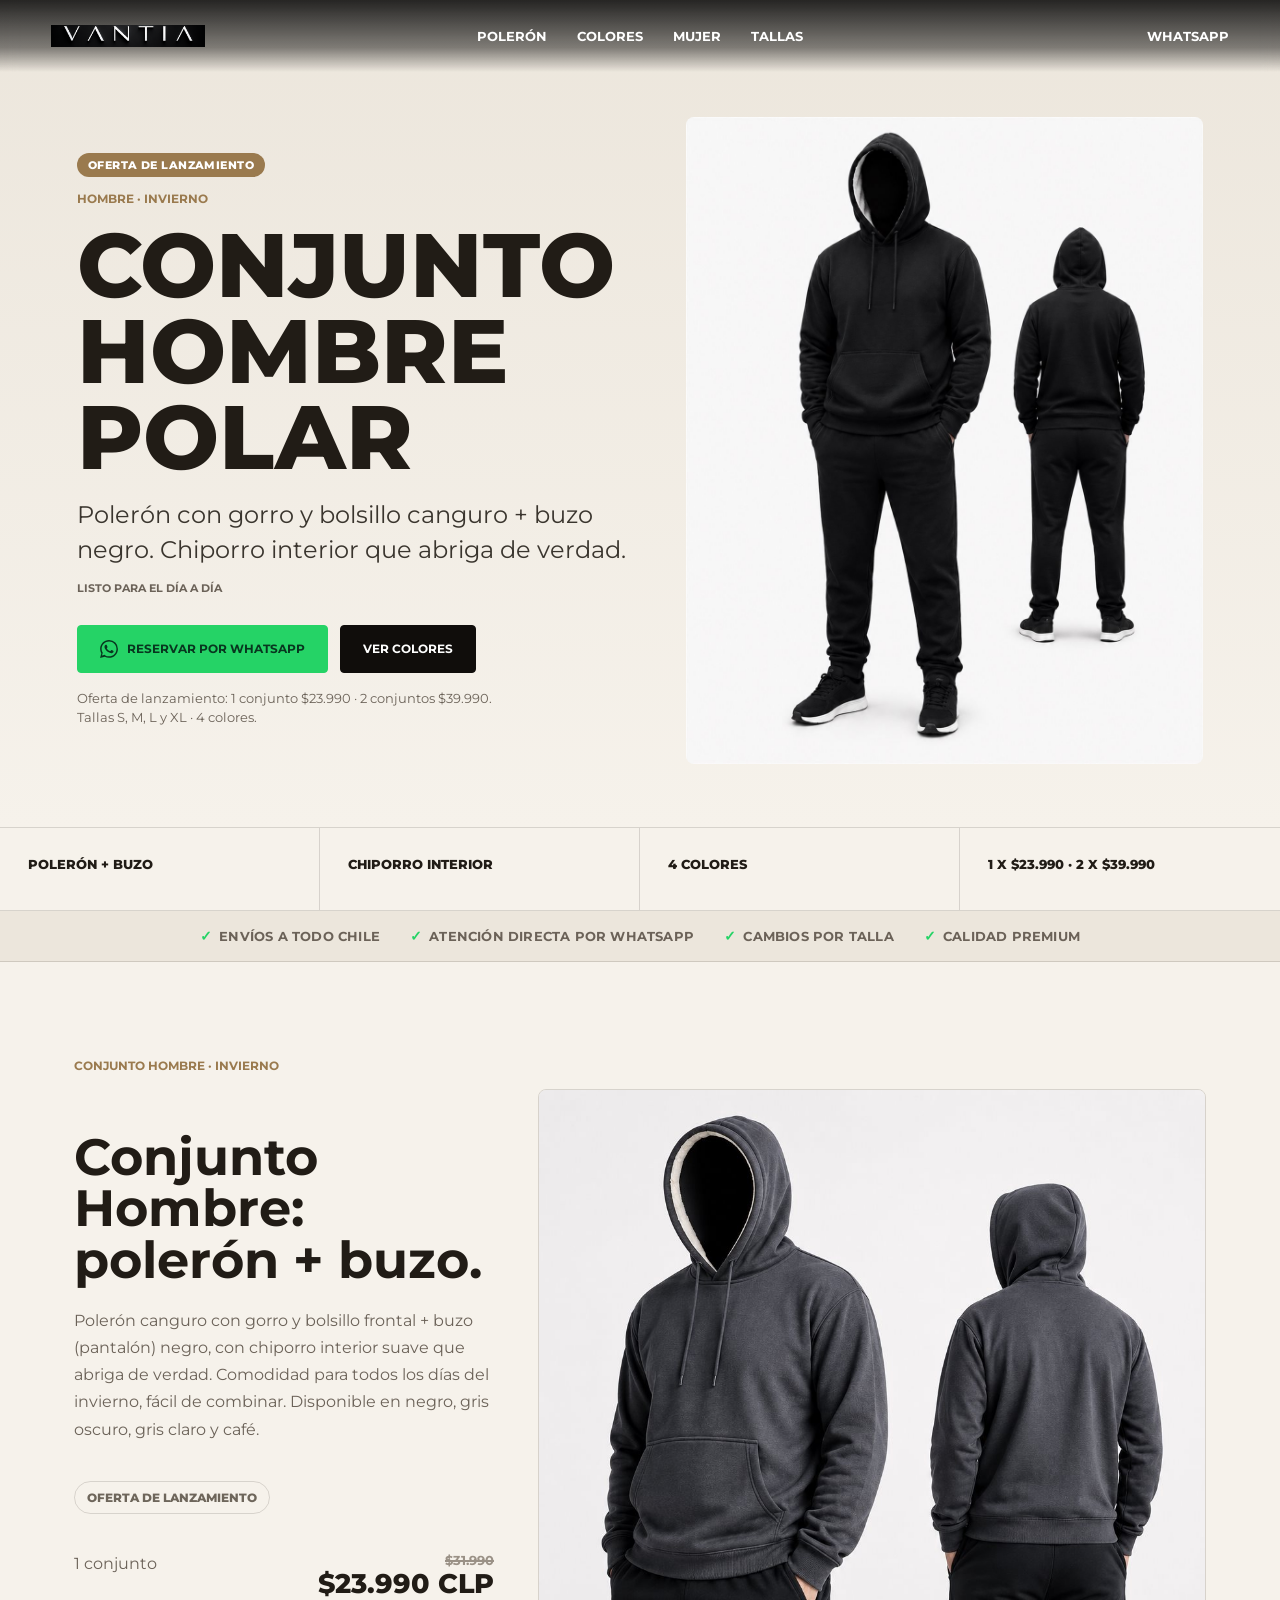
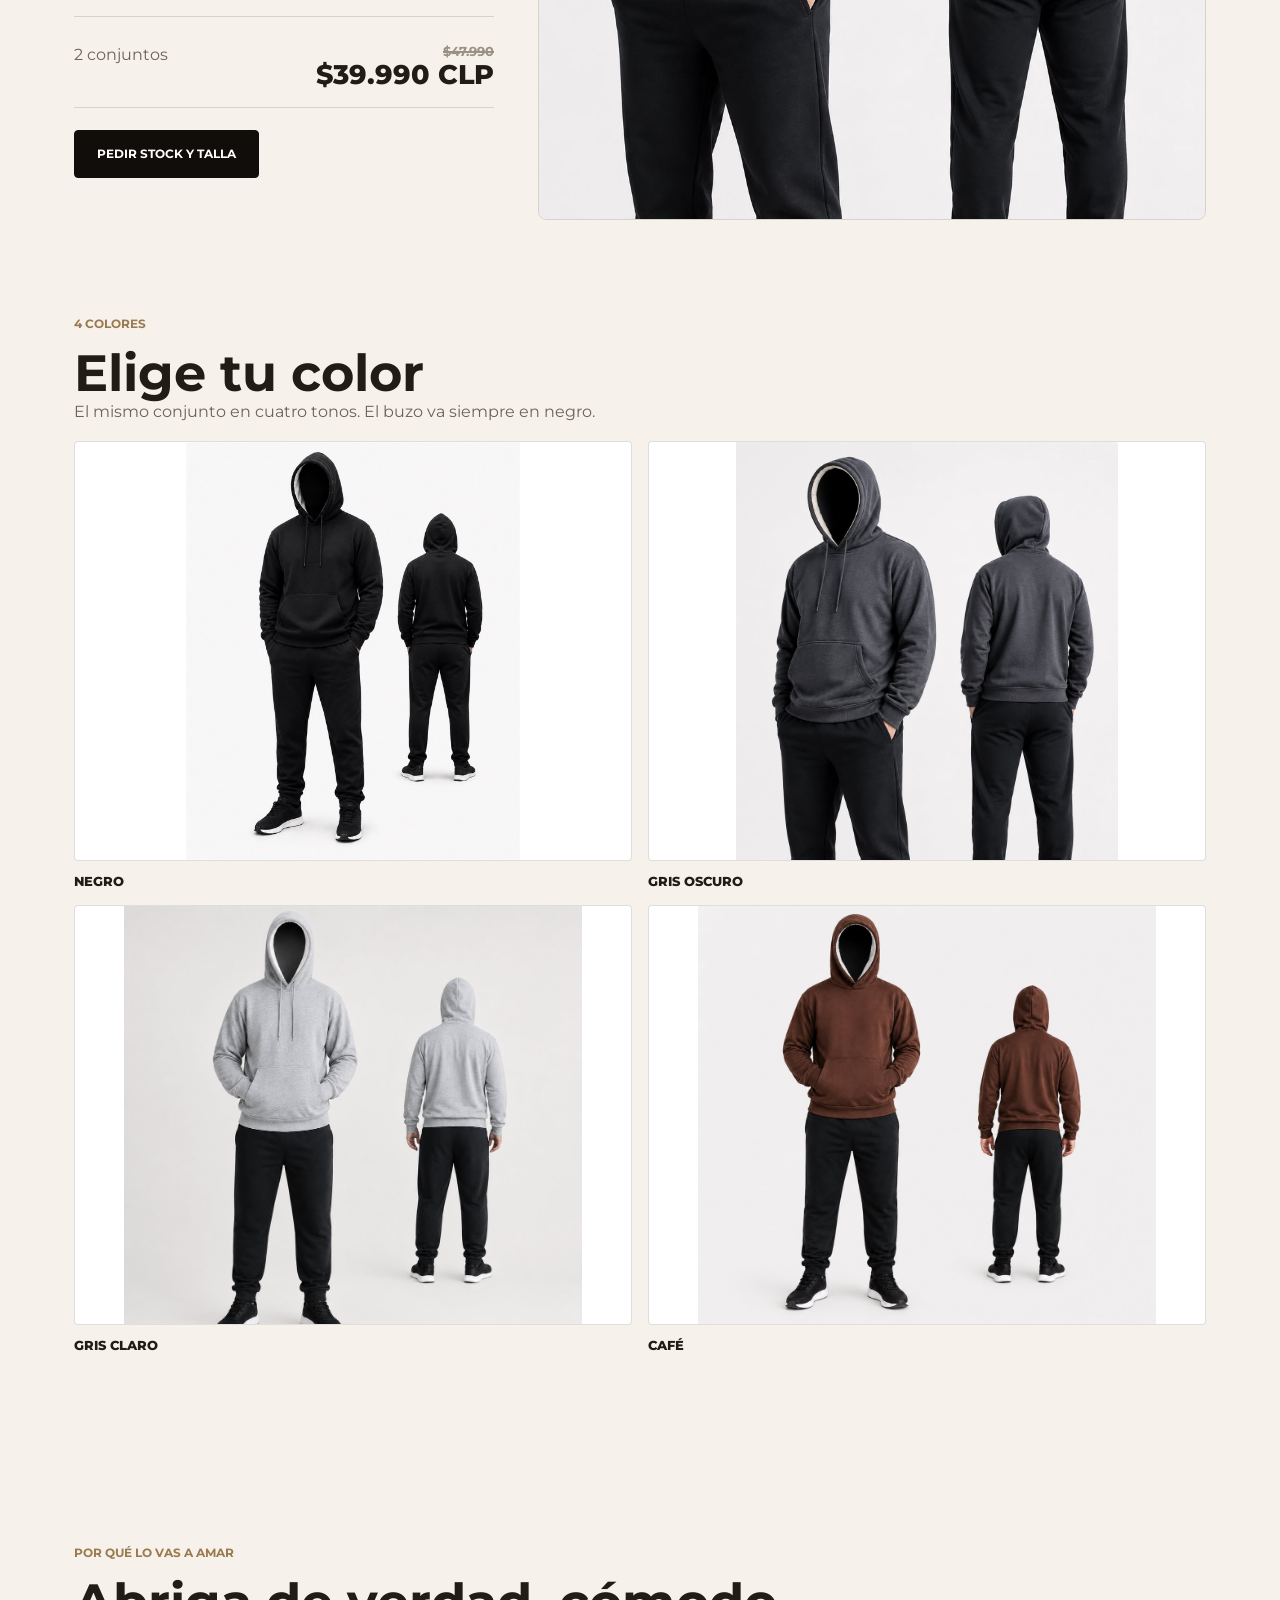
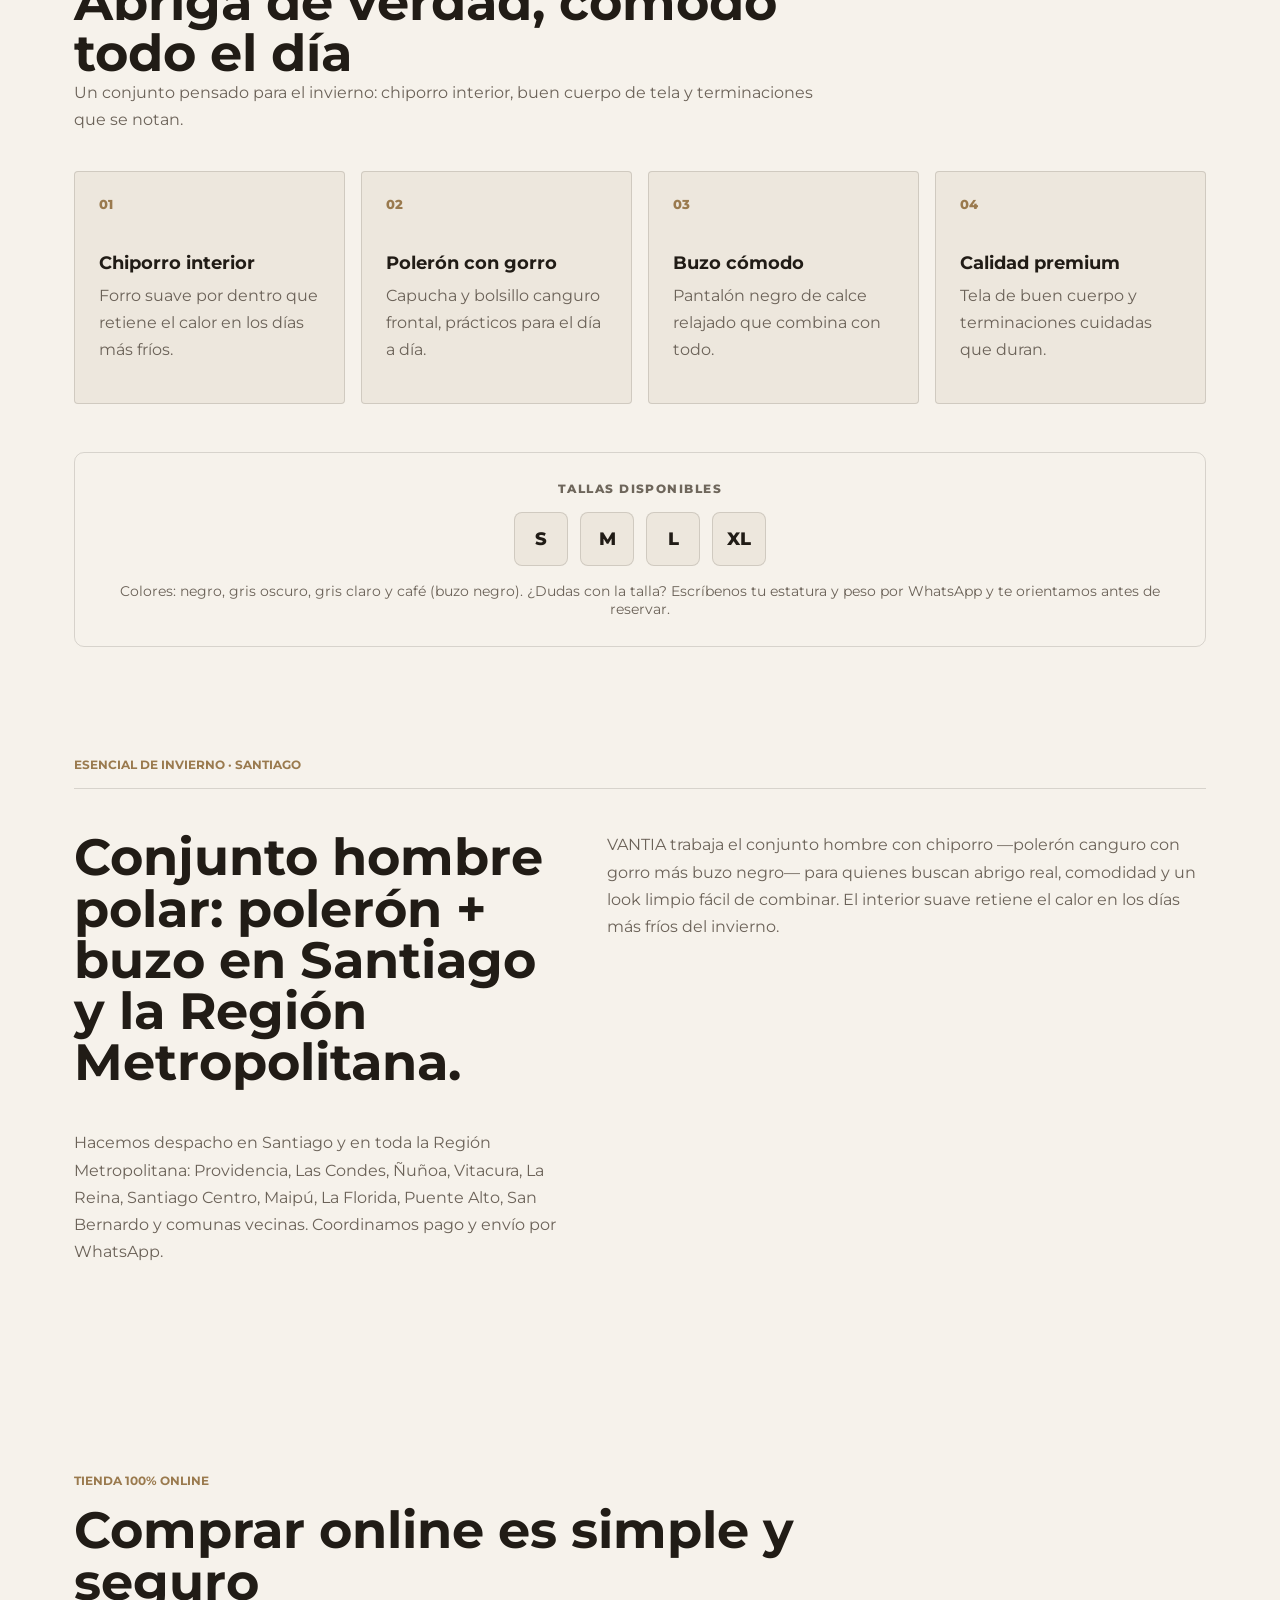
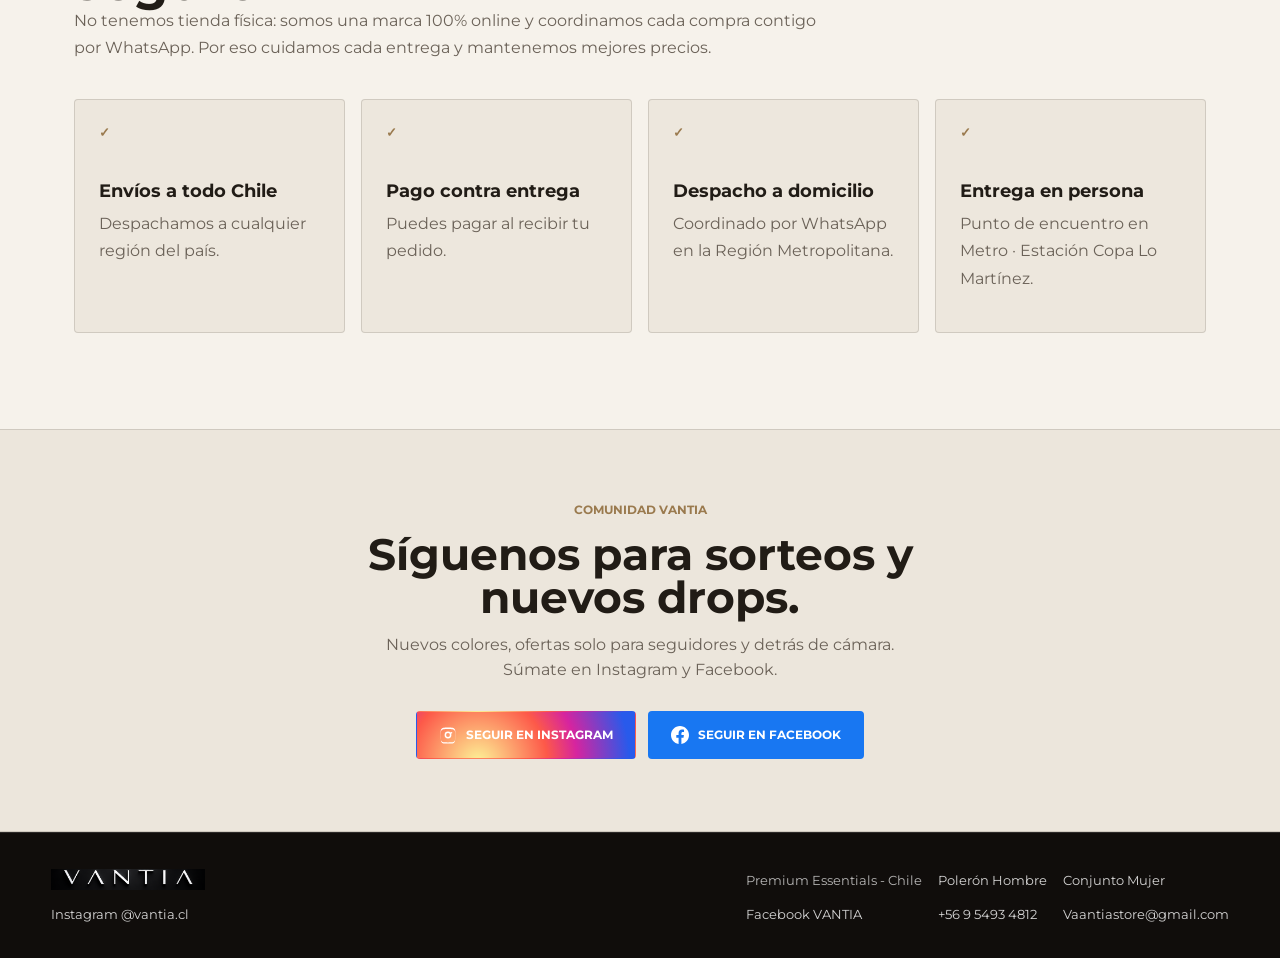
==== commit 450f57c9: "Agrega correo de contacto en footer y schema Co-Authored-By: Claude Opus 4.8 <noreply@anthropic.com>" ====
--- a/conjunto-hombre.html
+++ b/conjunto-hombre.html
@@ -99,6 +99,7 @@
             "name": "VANTIA",
             "url": "https://www.vantiastore.com/",
             "telephone": "+56954934812",
+            "email": "Vaantiastore@gmail.com",
             "address": {
               "@type": "PostalAddress",
               "addressLocality": "Santiago",
@@ -398,6 +399,7 @@
       <a href="https://www.instagram.com/vantia.cl/" target="_blank" rel="noreferrer">Instagram @vantia.cl</a>
       <a href="https://www.facebook.com/profile.php?id=61587580905556" target="_blank" rel="noreferrer">Facebook VANTIA</a>
       <a href="https://wa.me/56954934812" target="_blank" rel="noreferrer">+56 9 5493 4812</a>
+      <a href="mailto:Vaantiastore@gmail.com">Vaantiastore@gmail.com</a>
     </footer>
     </main>
 
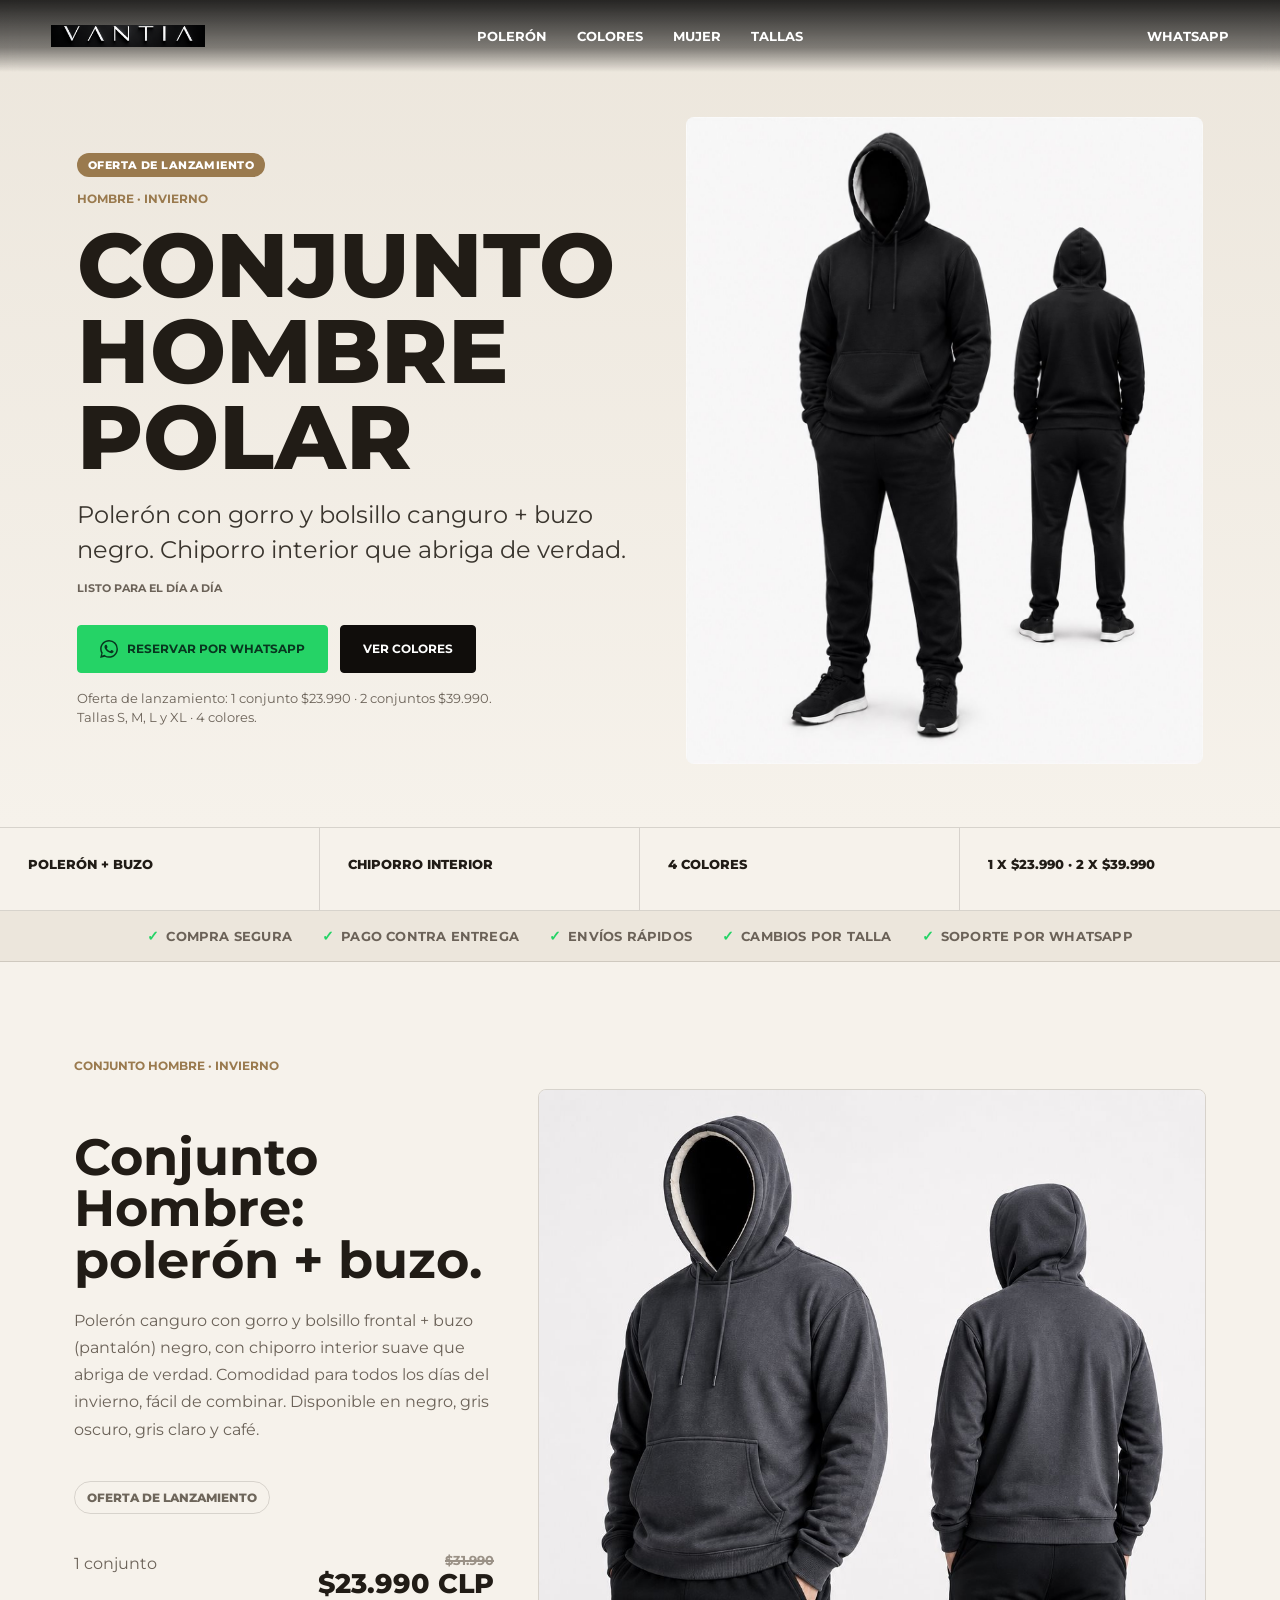
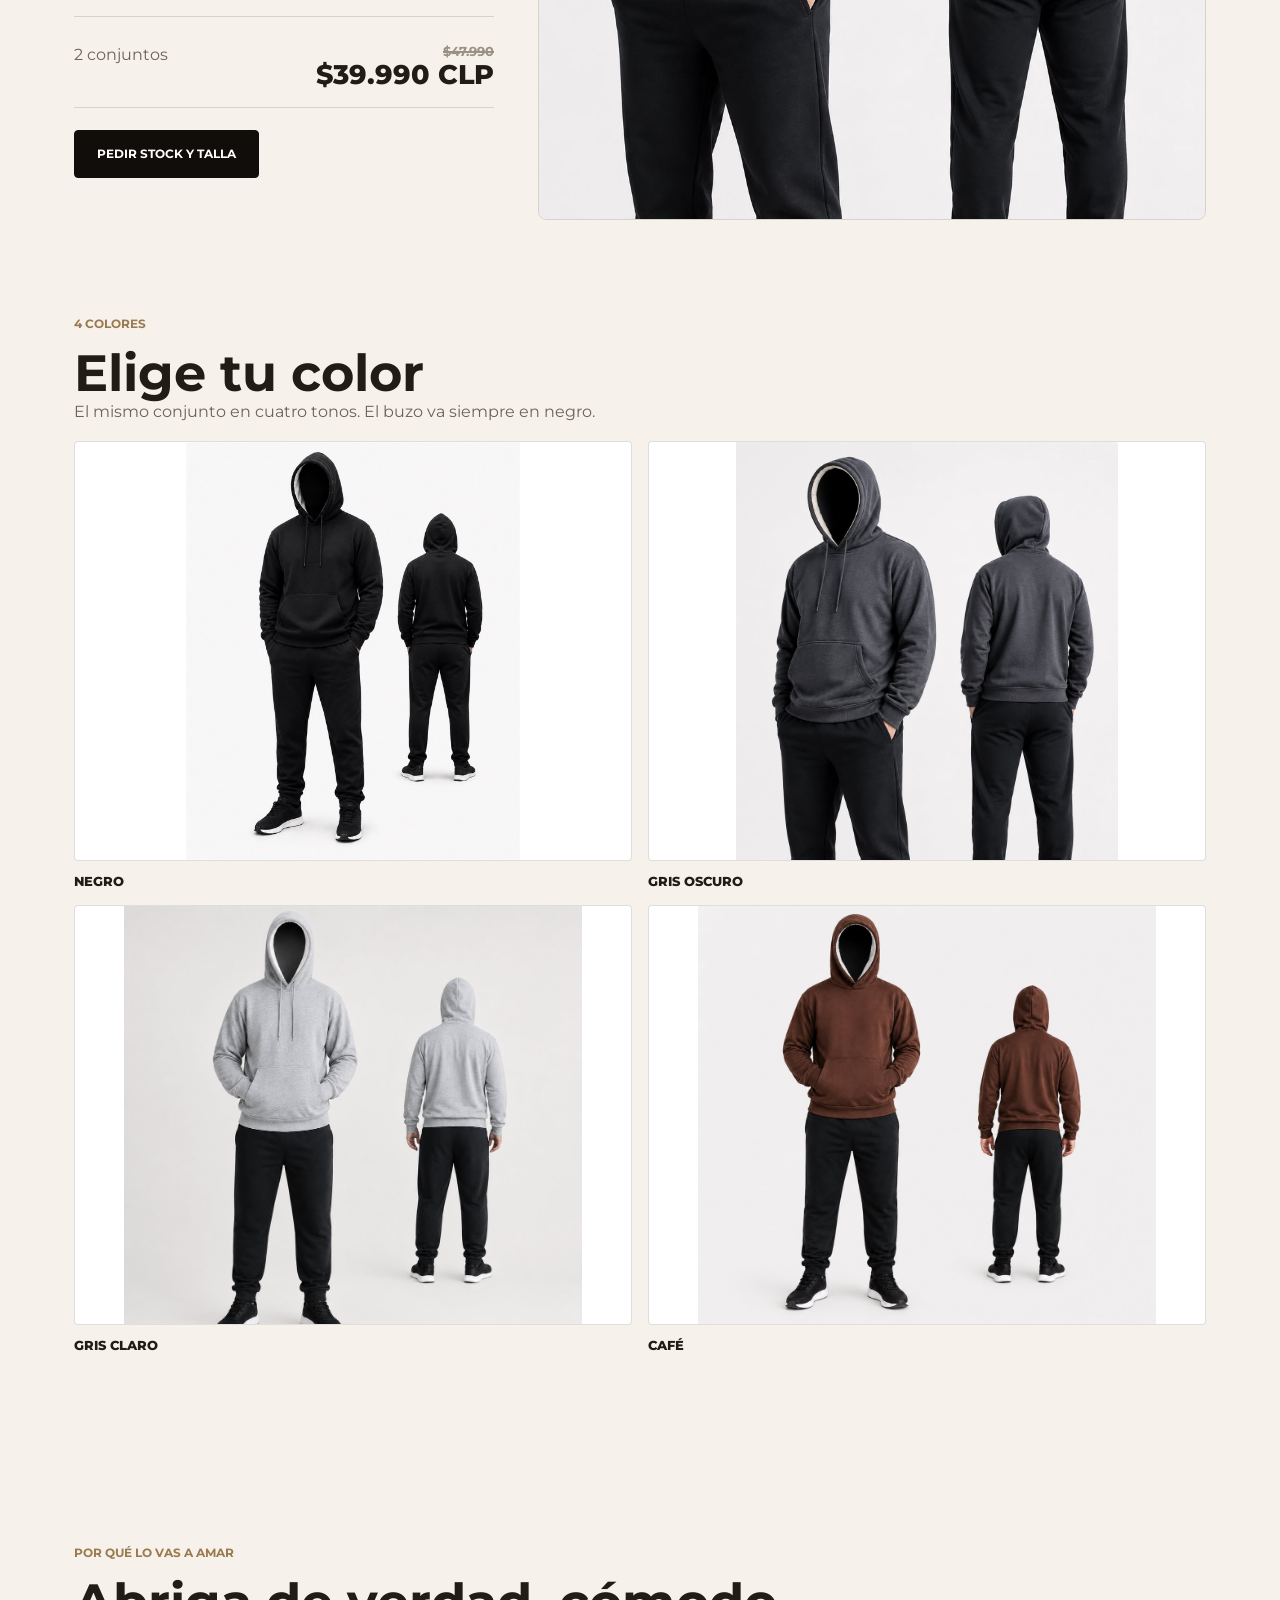
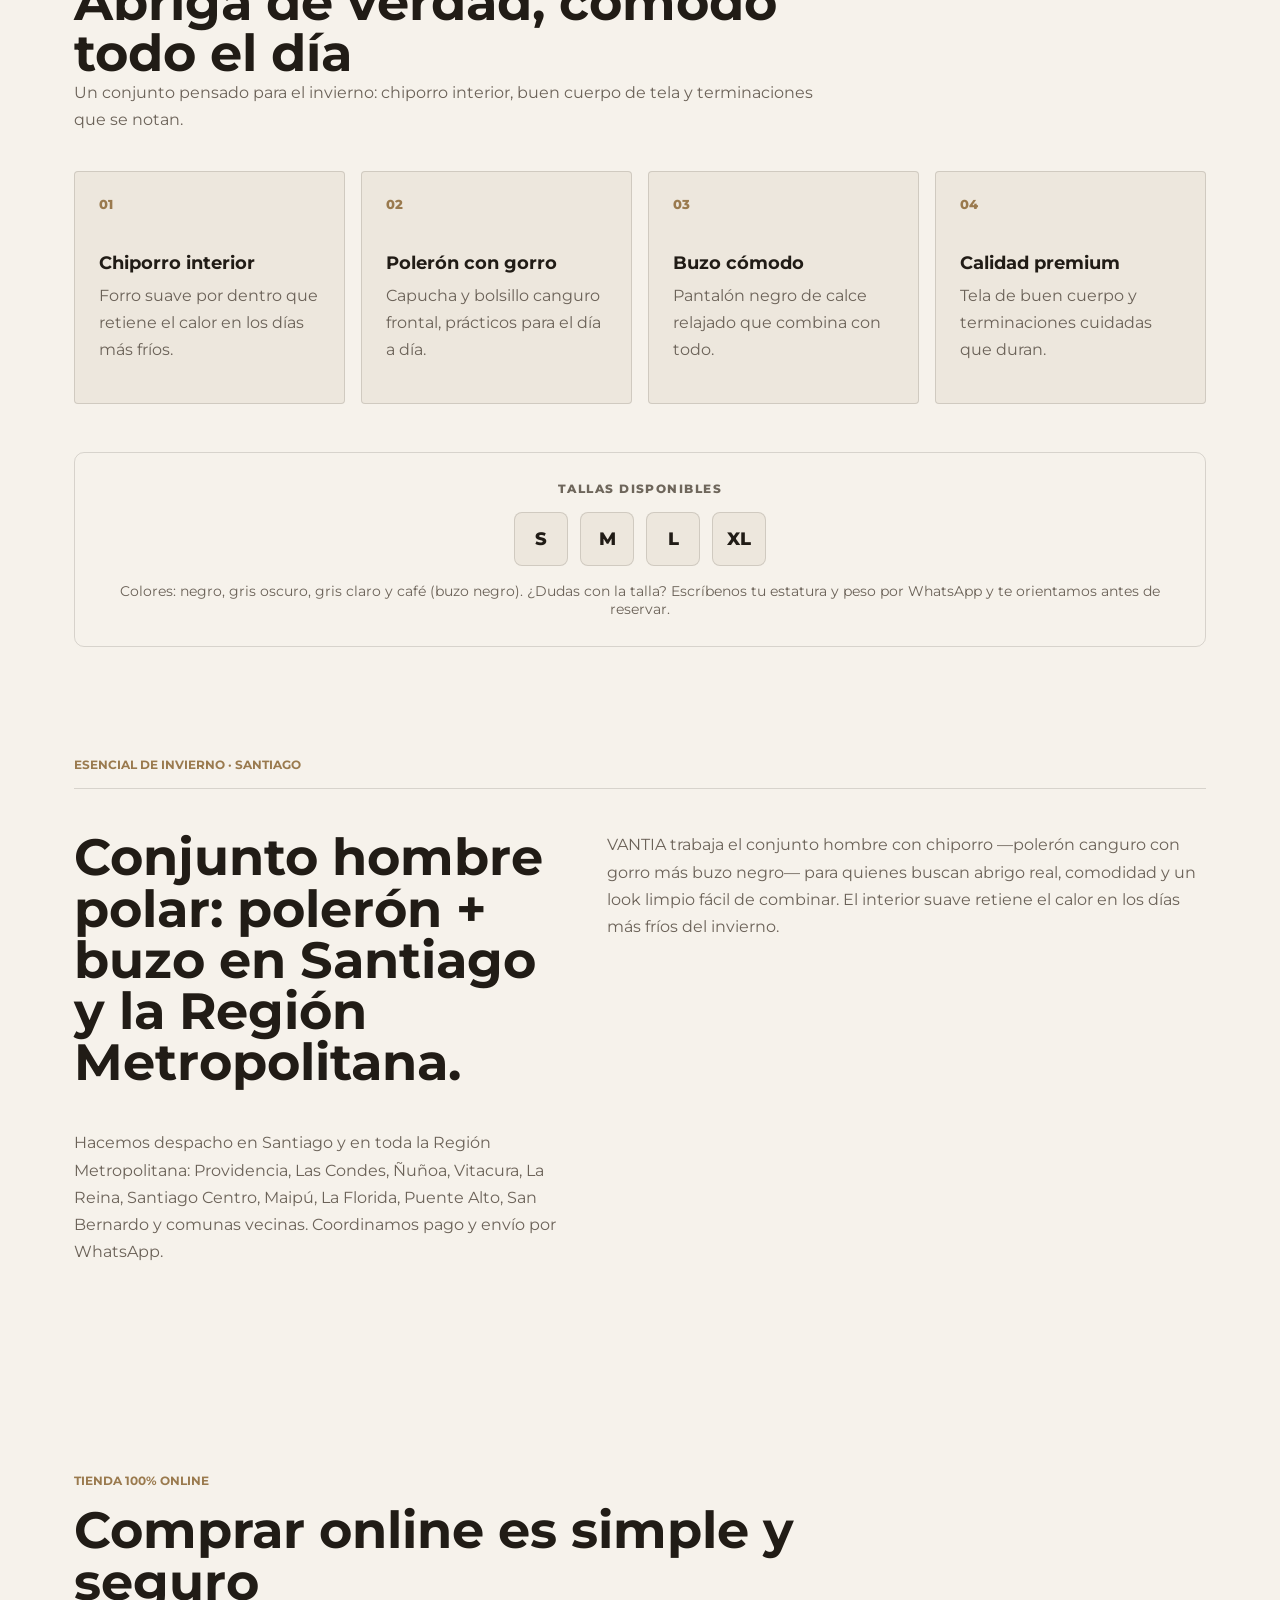
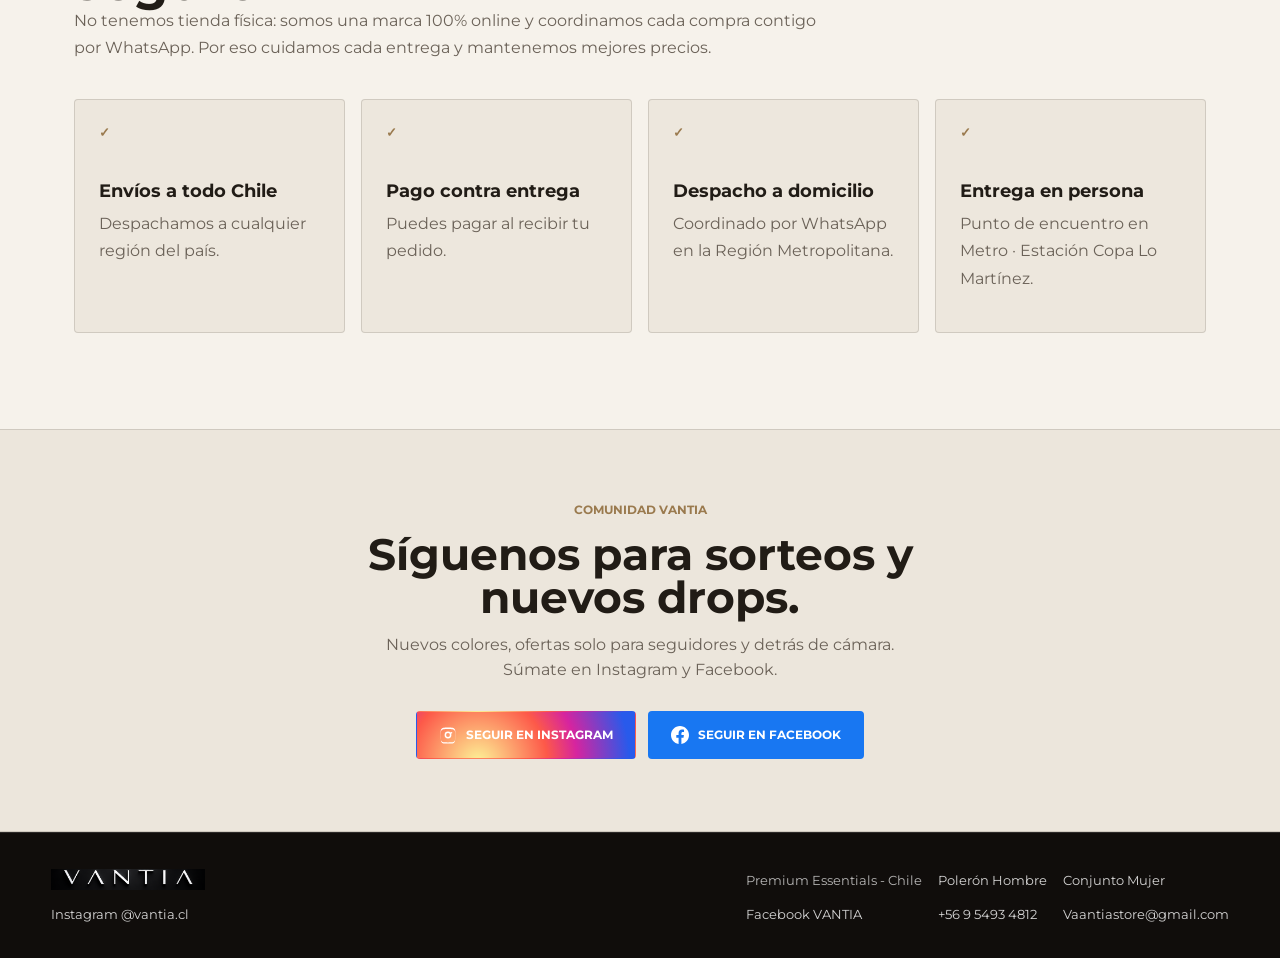
==== commit 337eea98: "CRO: hero de beneficio + 4 garantias, 5 badges de confianza, SEO invierno, fuente optimizada Hero ev" ====
--- a/conjunto-hombre.html
+++ b/conjunto-hombre.html
@@ -10,7 +10,7 @@
     />
     <meta
       name="keywords"
-      content="conjunto hombre polar, polerón y buzo hombre, buzo polar hombre Santiago, conjunto deportivo hombre chiporro, conjunto hombre invierno Región Metropolitana, conjunto buzo hombre Chile, VANTIA"
+      content="conjunto hombre polar, conjunto hombre invierno Chile, polerón y buzo hombre, buzo polar hombre Santiago, ropa de invierno hombre Chile, conjunto deportivo hombre chiporro, conjunto buzo hombre Región Metropolitana, VANTIA"
     />
     <meta name="author" content="VANTIA" />
     <meta name="geo.region" content="CL-RM" />
@@ -52,7 +52,7 @@
     <link rel="manifest" href="site.webmanifest" />
     <link rel="preconnect" href="https://fonts.googleapis.com" />
     <link rel="preconnect" href="https://fonts.gstatic.com" crossorigin />
-    <link href="https://fonts.googleapis.com/css2?family=Montserrat:wght@300;400;500;600;700;800&display=swap" rel="stylesheet" />
+    <link href="https://fonts.googleapis.com/css2?family=Montserrat:wght@400;600;700;800&display=swap" rel="stylesheet" />
     <link rel="stylesheet" href="styles.css" />
     <style>
       .hero.hero-studio {
@@ -218,11 +218,12 @@
         <div class="intro-line">1 x $23.990 · 2 x $39.990</div>
       </section>
 
-      <section class="trust-strip" aria-label="Garantías de compra">
-        <span><b>✓</b> Envíos a todo Chile</span>
-        <span><b>✓</b> Atención directa por WhatsApp</span>
+      <section class="trust-strip" aria-label="Compra con confianza">
+        <span><b>✓</b> Compra segura</span>
+        <span><b>✓</b> Pago contra entrega</span>
+        <span><b>✓</b> Envíos rápidos</span>
         <span><b>✓</b> Cambios por talla</span>
-        <span><b>✓</b> Calidad premium</span>
+        <span><b>✓</b> Soporte por WhatsApp</span>
       </section>
 
       <section class="section drop-section" id="drop">
--- a/styles.css
+++ b/styles.css
@@ -1308,39 +1308,81 @@
   filter: brightness(1.06);
 }
 
-/* Cross-sell "También para ella" */
-.cross-sell {
-  display: grid;
-  grid-template-columns: 1fr 1fr;
+/* Hero: fila de confianza (4 ✓) */
+.hero-trust {
+  display: flex;
+  flex-wrap: wrap;
+  gap: 8px 18px;
+  margin: 20px 0 0;
+  padding: 0;
+  list-style: none;
+}
+.hero-trust li {
+  color: rgba(245, 245, 245, 0.92);
+  font-size: 12.5px;
+  font-weight: 700;
+  letter-spacing: 0.02em;
+}
+@media (max-width: 760px) {
+  .hero-actions { flex-direction: column; align-items: stretch; }
+  .hero-actions .button { width: 100%; }
+  .hero-trust li { font-size: 12px; }
+}
+
+/* Prueba social (capturas WhatsApp + fotos de clientes reales) */
+.sp-stats {
+  display: grid;
+  grid-template-columns: repeat(3, 1fr);
+  gap: 14px;
+  margin: 0 0 28px;
+}
+.sp-stats div {
+  text-align: center;
+  padding: 18px;
+  border: 1px solid var(--line);
+  border-radius: 10px;
   background: var(--cream-2);
-  border-top: 1px solid var(--line);
-  border-bottom: 1px solid var(--line);
-}
-.cross-sell-photo {
-  min-height: 440px;
-  background-image: url("assets/photos/mujer-onmodel.jpg");
-  background-size: cover;
-  background-position: center 12%;
-}
-.cross-sell-copy {
-  align-self: center;
-  padding: clamp(36px, 5vw, 64px);
-}
-.cross-sell-copy h2 {
-  margin: 8px 0 12px;
-  font-size: clamp(28px, 3.2vw, 42px);
-  color: var(--white);
-}
-.cross-sell-copy p {
-  max-width: 420px;
-  margin: 0 0 24px;
+}
+.sp-stats b {
+  display: block;
+  font-size: clamp(26px, 4vw, 40px);
+  color: var(--white);
+  line-height: 1;
+}
+.sp-stats span {
+  font-size: 12px;
+  font-weight: 700;
+  letter-spacing: 0.02em;
+  text-transform: uppercase;
   color: var(--ash);
-  font-size: 16px;
-  line-height: 1.6;
+}
+.sp-grid {
+  display: grid;
+  grid-template-columns: repeat(4, 1fr);
+  gap: 14px;
+  margin-bottom: 24px;
+}
+.sp-shot {
+  margin: 0;
+  border: 1px solid var(--line);
+  border-radius: 10px;
+  overflow: hidden;
+  background: #fff;
+}
+.sp-shot img {
+  display: block;
+  width: 100%;
+  height: 340px;
+  object-fit: cover;
+}
+.sp-cta {
+  display: flex;
+  justify-content: center;
 }
 @media (max-width: 760px) {
-  .cross-sell { grid-template-columns: 1fr; }
-  .cross-sell-photo { min-height: 360px; }
+  .sp-stats { grid-template-columns: 1fr 1fr; }
+  .sp-grid { grid-template-columns: 1fr 1fr; }
+  .sp-shot img { height: 260px; }
 }
 
 /* Ofertas de lanzamiento (compartido home + páginas de producto) */
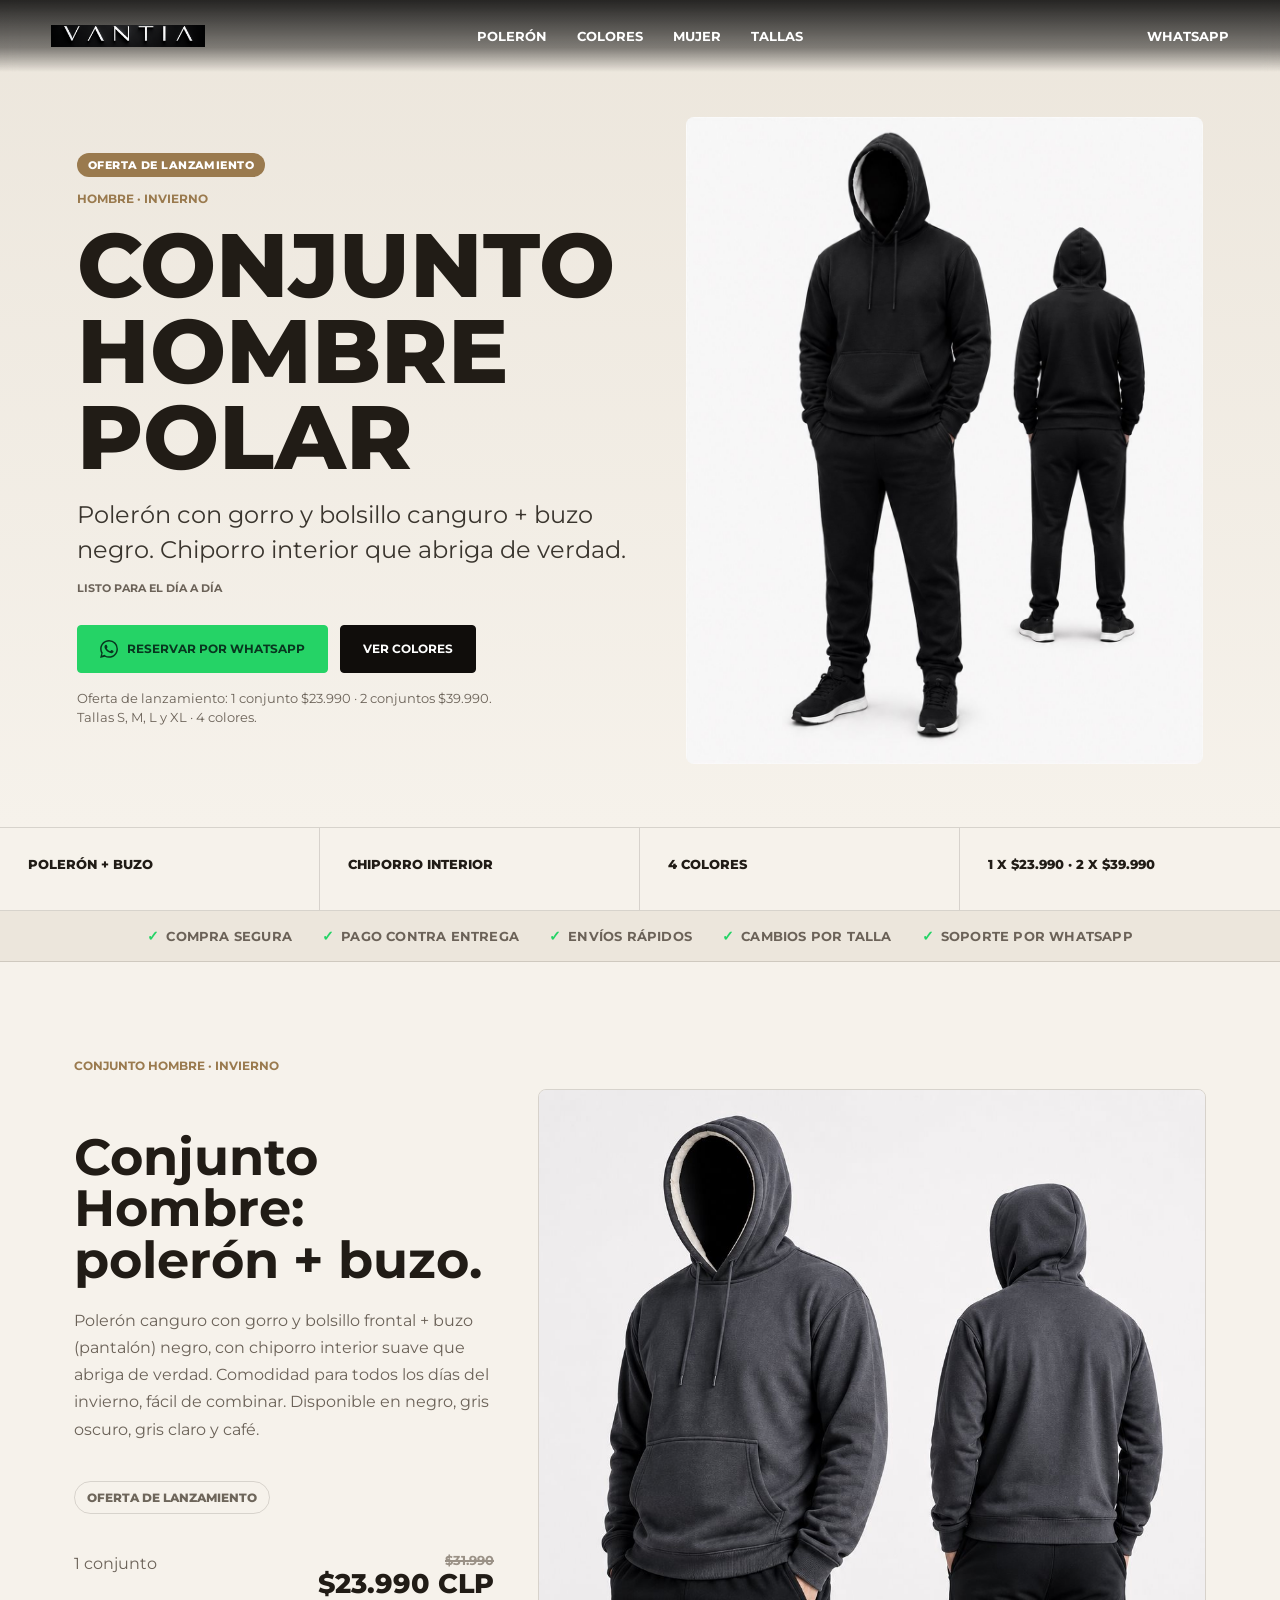
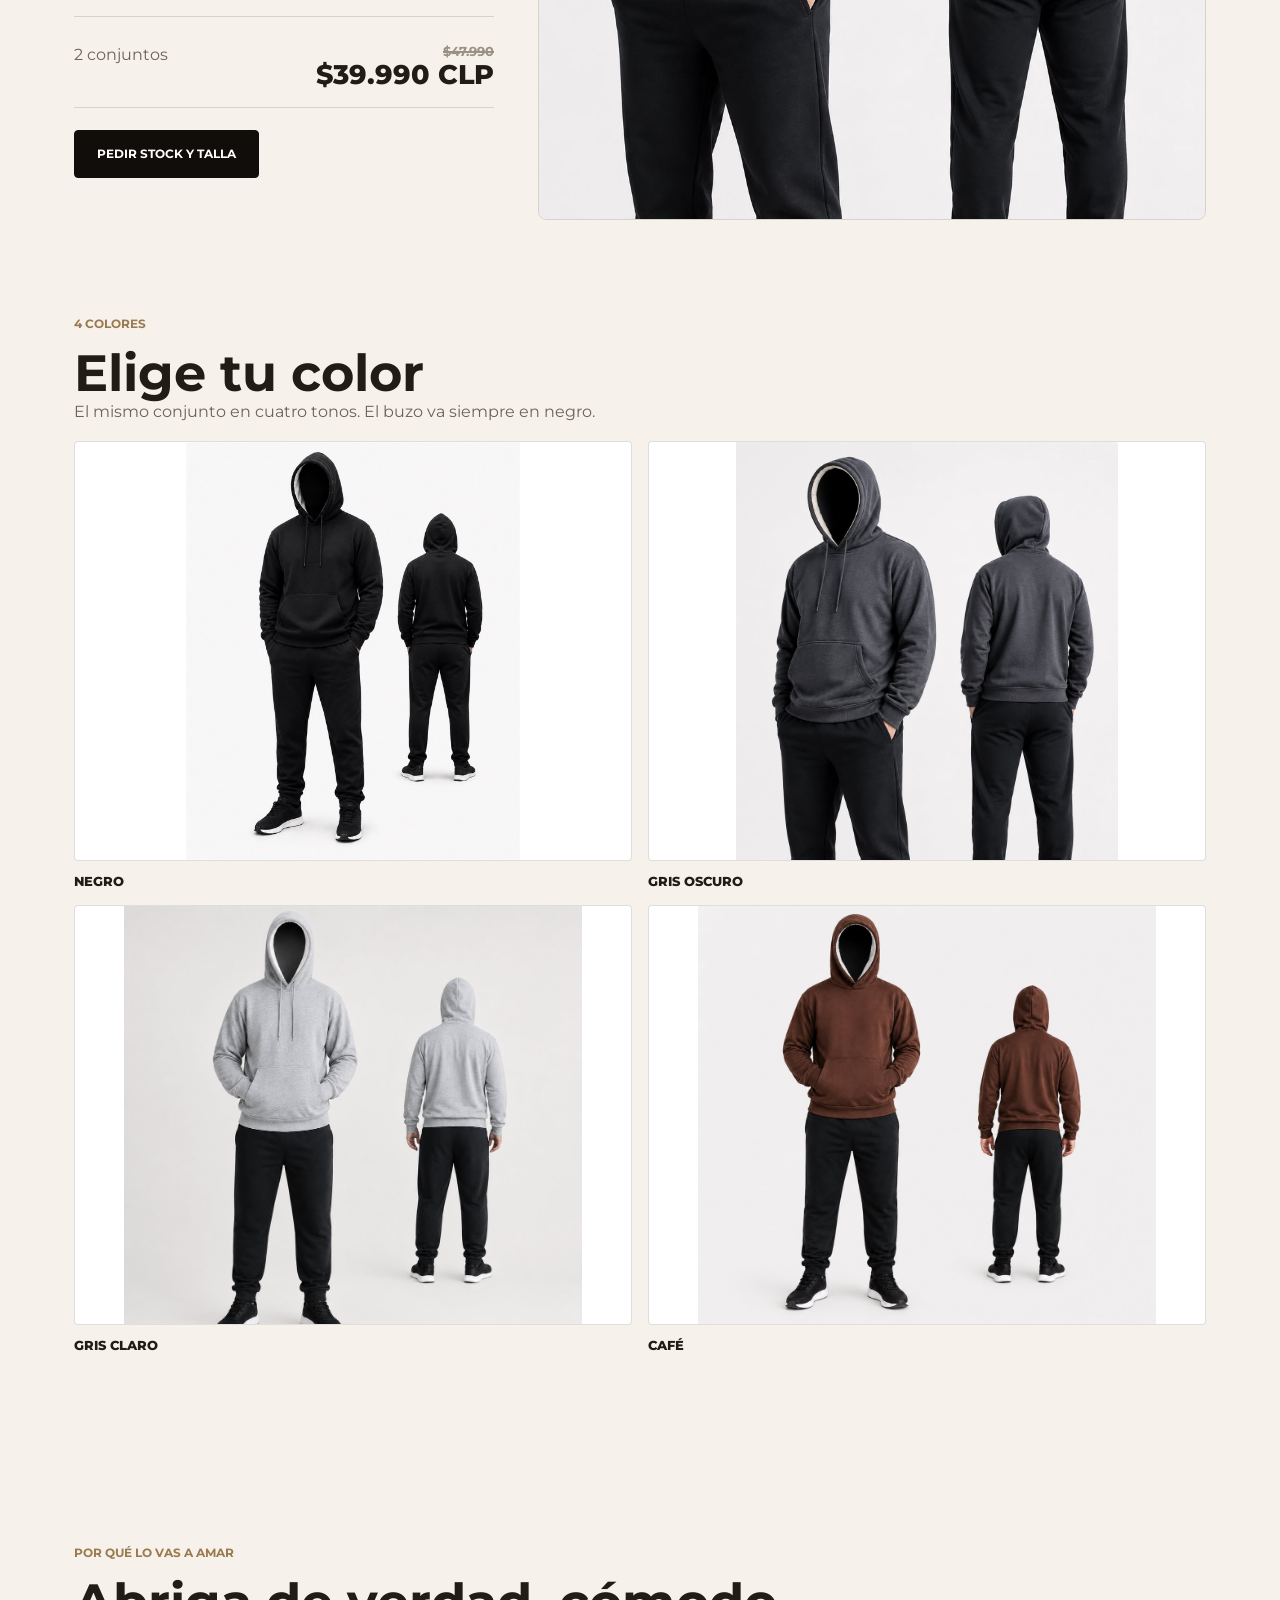
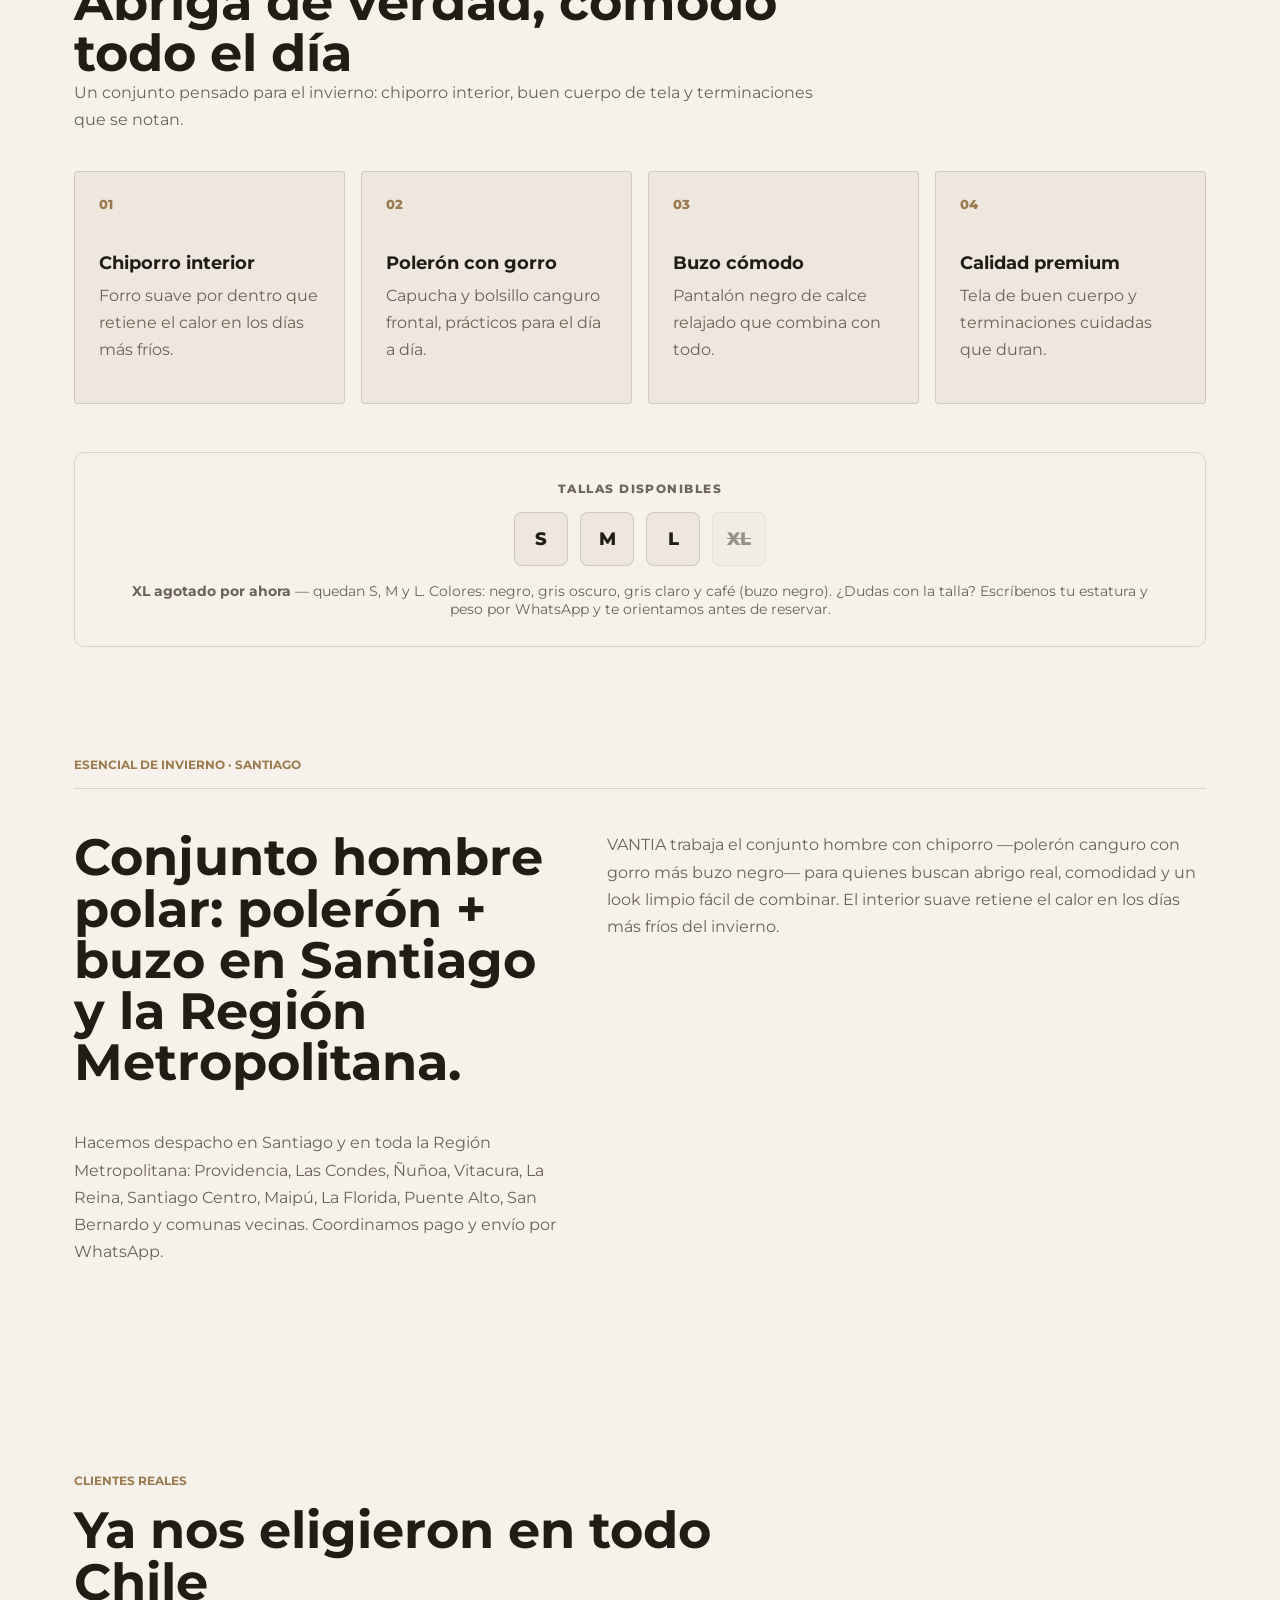
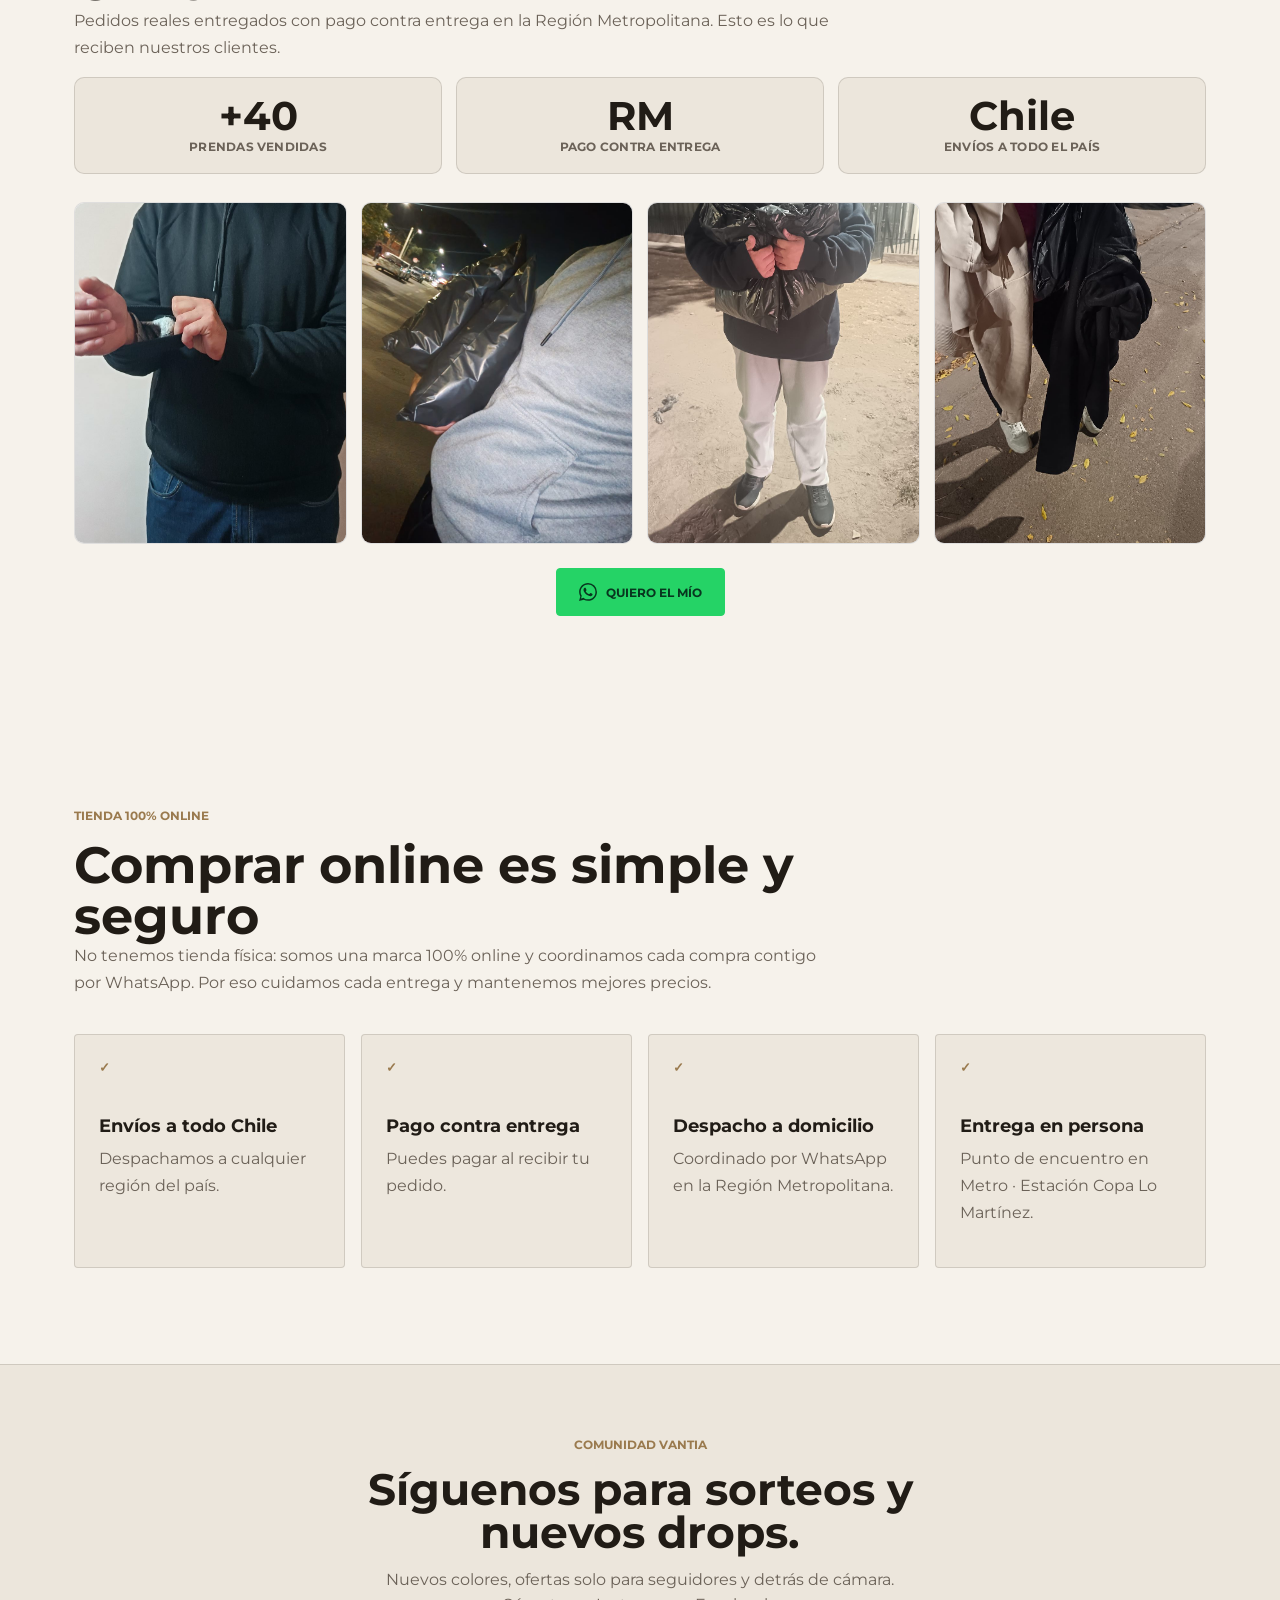
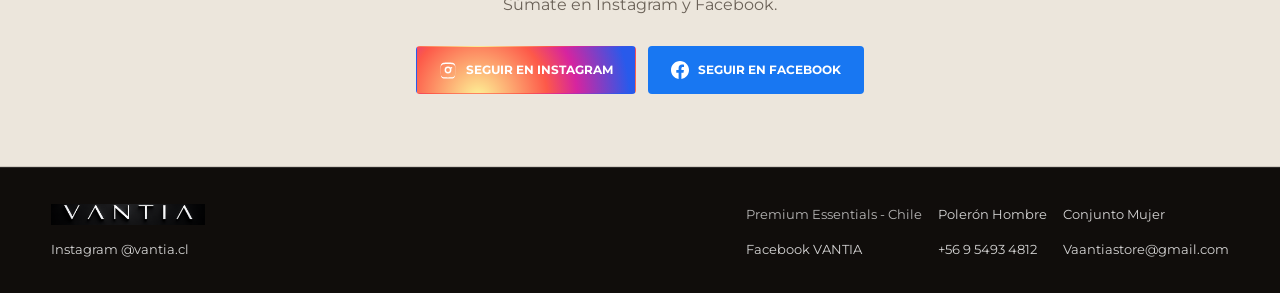
==== commit 35074dec: "Prueba social real (clientes/entregas, sin rostros) + 40 vendidas + XL agotado Seccion #opiniones co" ====
--- a/conjunto-hombre.html
+++ b/conjunto-hombre.html
@@ -316,9 +316,9 @@
         <div class="size-band" aria-label="Tallas disponibles">
           <p class="size-label">Tallas disponibles</p>
           <div class="size-pills">
-            <span>S</span><span>M</span><span>L</span><span>XL</span>
-          </div>
-          <p class="size-note">Colores: negro, gris oscuro, gris claro y café (buzo negro). ¿Dudas con la talla? Escríbenos tu estatura y peso por WhatsApp y te orientamos antes de reservar.</p>
+            <span>S</span><span>M</span><span>L</span><span class="agotado">XL</span>
+          </div>
+          <p class="size-note"><strong>XL agotado por ahora</strong> — quedan S, M y L. Colores: negro, gris oscuro, gris claro y café (buzo negro). ¿Dudas con la talla? Escríbenos tu estatura y peso por WhatsApp y te orientamos antes de reservar.</p>
         </div>
       </section>
 
@@ -336,6 +336,31 @@
             Vitacura, La Reina, Santiago Centro, Maipú, La Florida, Puente Alto, San Bernardo y comunas vecinas.
             Coordinamos pago y envío por WhatsApp.
           </p>
+        </div>
+      </section>
+
+      <section class="section social-proof" id="opiniones" aria-label="Clientes y entregas reales">
+        <div class="section-kicker">Clientes reales</div>
+        <div class="section-heading compact">
+          <h2>Ya nos eligieron en todo Chile</h2>
+          <p>Pedidos reales entregados con pago contra entrega en la Región Metropolitana. Esto es lo que reciben nuestros clientes.</p>
+        </div>
+        <div class="sp-stats">
+          <div><b>+40</b><span>prendas vendidas</span></div>
+          <div><b>RM</b><span>pago contra entrega</span></div>
+          <div><b>Chile</b><span>envíos a todo el país</span></div>
+        </div>
+        <div class="sp-grid">
+          <figure class="sp-shot"><img src="assets/social/cliente-1.jpg" alt="Cliente real usando polerón VANTIA con chiporro interior" loading="lazy" decoding="async" /></figure>
+          <figure class="sp-shot"><img src="assets/social/cliente-2.jpg" alt="Cliente con polerón gris VANTIA recibiendo su pedido" loading="lazy" decoding="async" /></figure>
+          <figure class="sp-shot"><img src="assets/social/entrega-1.jpg" alt="Entrega real de pedido VANTIA en la Región Metropolitana" loading="lazy" decoding="async" /></figure>
+          <figure class="sp-shot"><img src="assets/social/entrega-2.jpg" alt="Clienta recibiendo prendas VANTIA con pago contra entrega" loading="lazy" decoding="async" /></figure>
+        </div>
+        <div class="sp-cta">
+          <a class="button button-wa" href="https://wa.me/56954934812?text=Hola%20VANTIA%2C%20vi%20las%20opiniones%20y%20quiero%20comprar.%20%C2%BFMe%20ayudan%3F" target="_blank" rel="noreferrer">
+            <svg class="wa-ico" viewBox="0 0 24 24" fill="currentColor" aria-hidden="true"><path d="M.057 24l1.687-6.163a11.867 11.867 0 01-1.587-5.946C.16 5.335 5.495 0 12.05 0a11.82 11.82 0 018.413 3.488 11.82 11.82 0 013.48 8.414c-.003 6.557-5.338 11.892-11.893 11.892a11.9 11.9 0 01-5.688-1.448L.057 24zm6.597-3.807c1.676.995 3.276 1.591 5.392 1.592 5.448 0 9.886-4.434 9.889-9.885.002-5.462-4.415-9.89-9.881-9.892-5.452 0-9.887 4.434-9.889 9.884a9.86 9.86 0 001.519 5.26l-.999 3.648 3.92-1.04zm11.387-5.464c-.074-.124-.272-.198-.57-.347-.297-.149-1.758-.868-2.031-.967-.272-.099-.47-.149-.669.149-.198.297-.768.967-.941 1.165-.173.198-.347.223-.644.074-.297-.149-1.255-.462-2.39-1.475-.883-.788-1.48-1.761-1.653-2.059-.173-.297-.018-.458.13-.606.134-.133.297-.347.446-.521.151-.172.2-.296.3-.495.099-.198.05-.372-.025-.521-.075-.148-.669-1.611-.916-2.206-.242-.579-.487-.501-.669-.51l-.57-.01c-.198 0-.52.074-.792.372s-1.04 1.016-1.04 2.479 1.065 2.876 1.213 3.074c.149.198 2.096 3.2 5.077 4.487.709.306 1.262.489 1.694.625.712.227 1.36.195 1.872.118.571-.085 1.758-.719 2.006-1.413.248-.694.248-1.289.173-1.413z"/></svg>
+            Quiero el mío
+          </a>
         </div>
       </section>
 
--- a/styles.css
+++ b/styles.css
@@ -1379,6 +1379,10 @@
   display: flex;
   justify-content: center;
 }
+.size-pills .agotado {
+  opacity: 0.45;
+  text-decoration: line-through;
+}
 @media (max-width: 760px) {
   .sp-stats { grid-template-columns: 1fr 1fr; }
   .sp-grid { grid-template-columns: 1fr 1fr; }
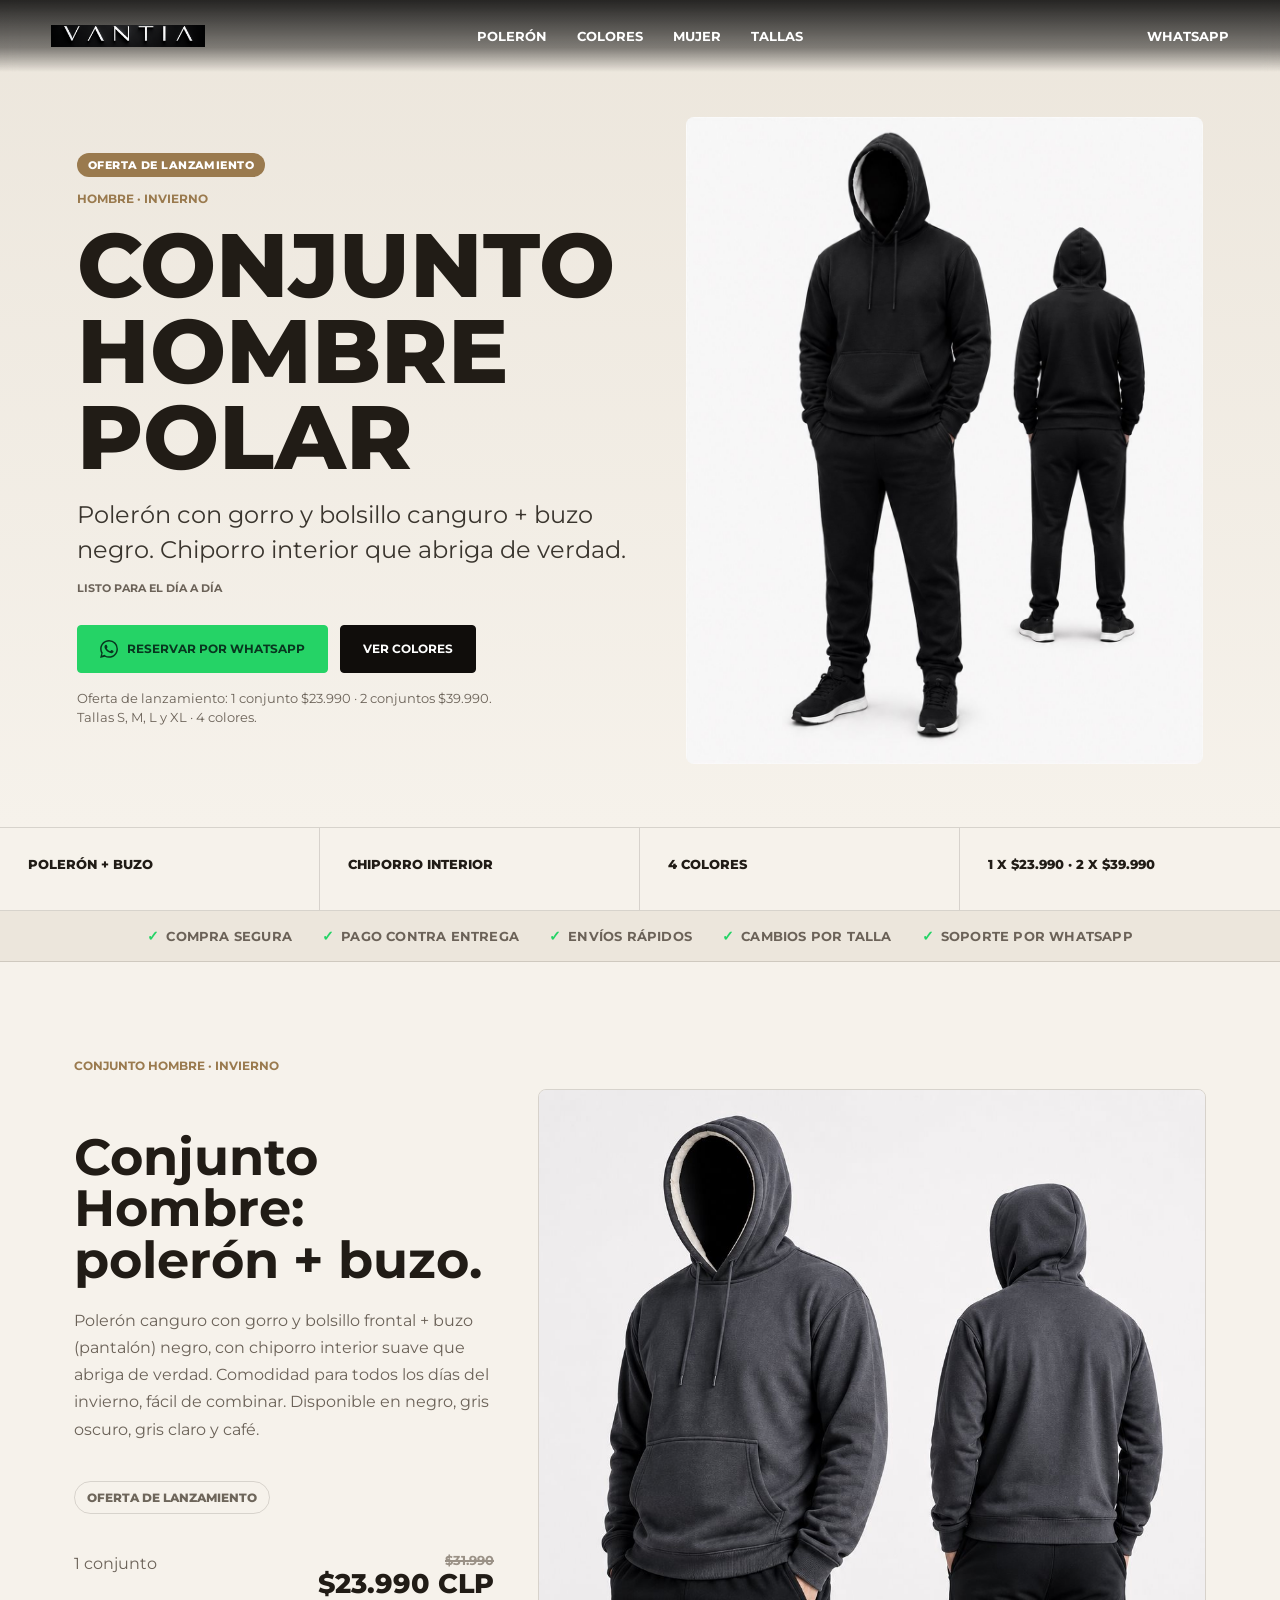
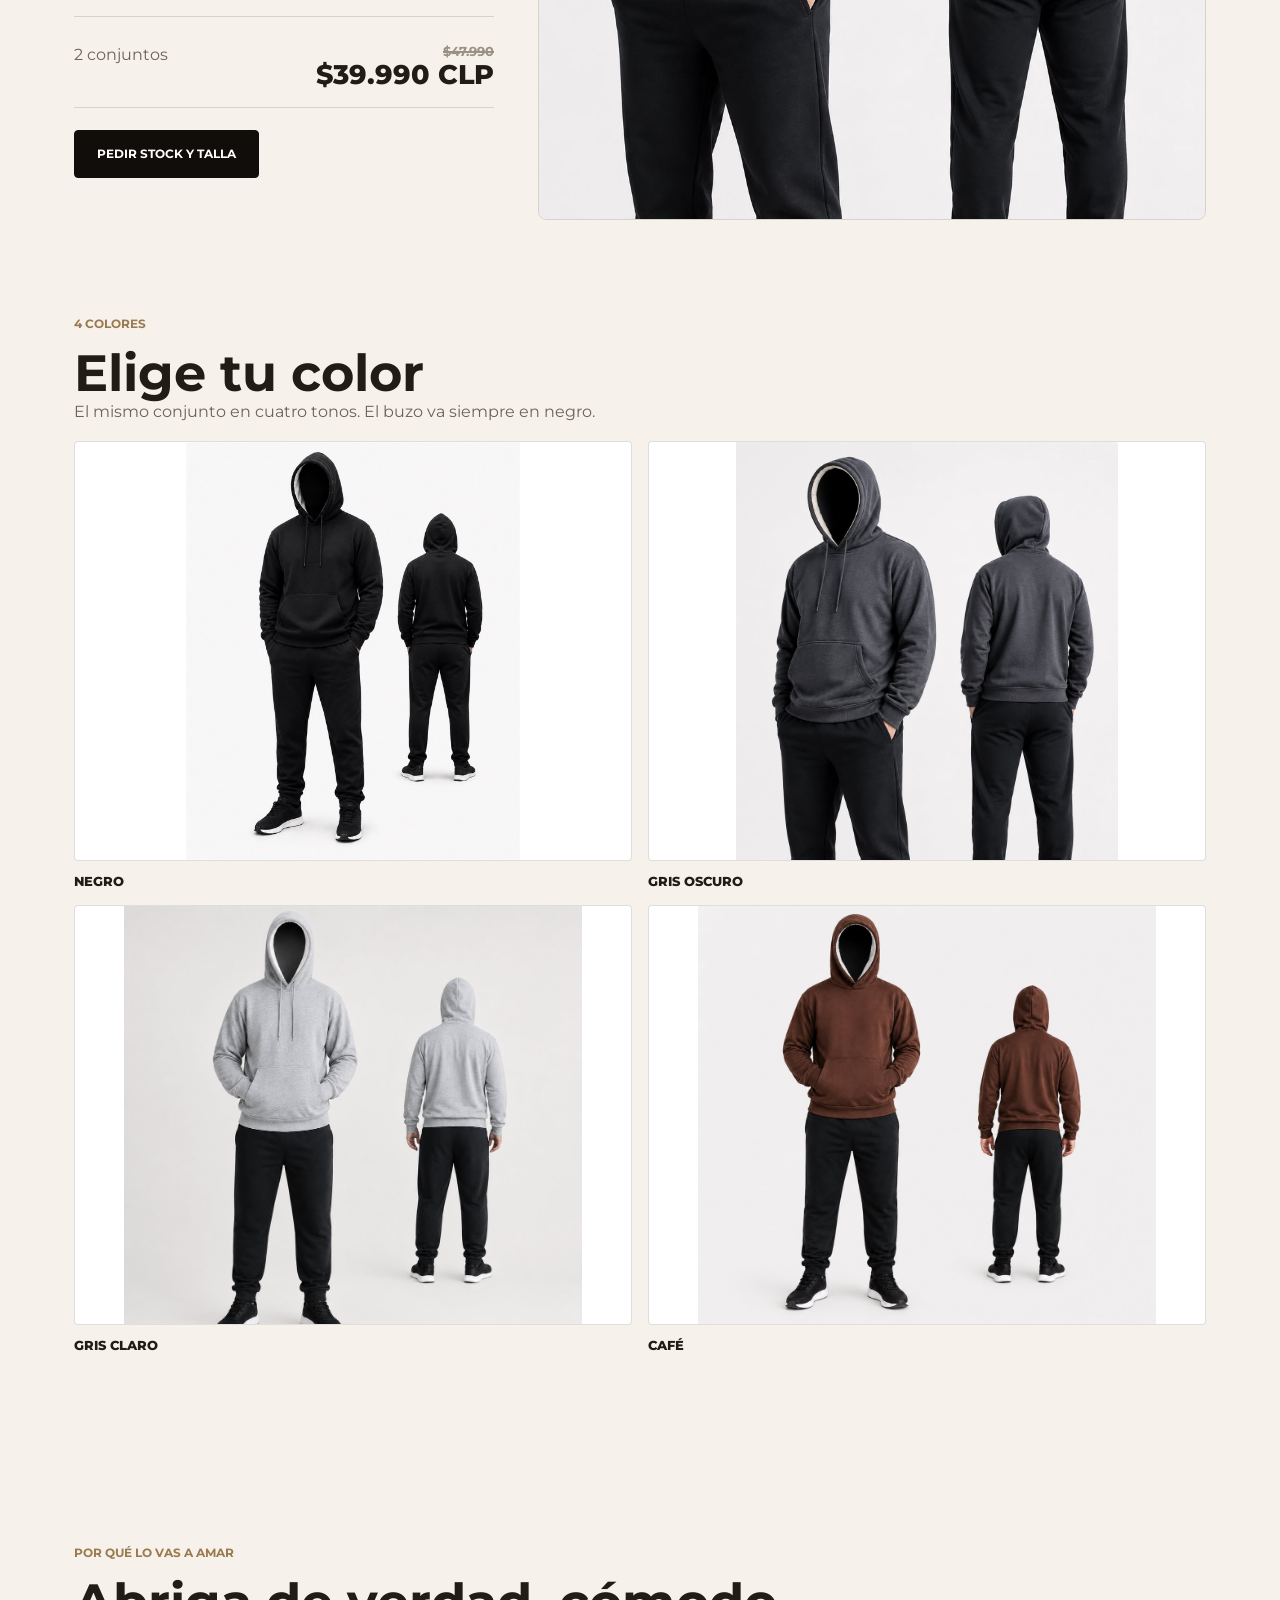
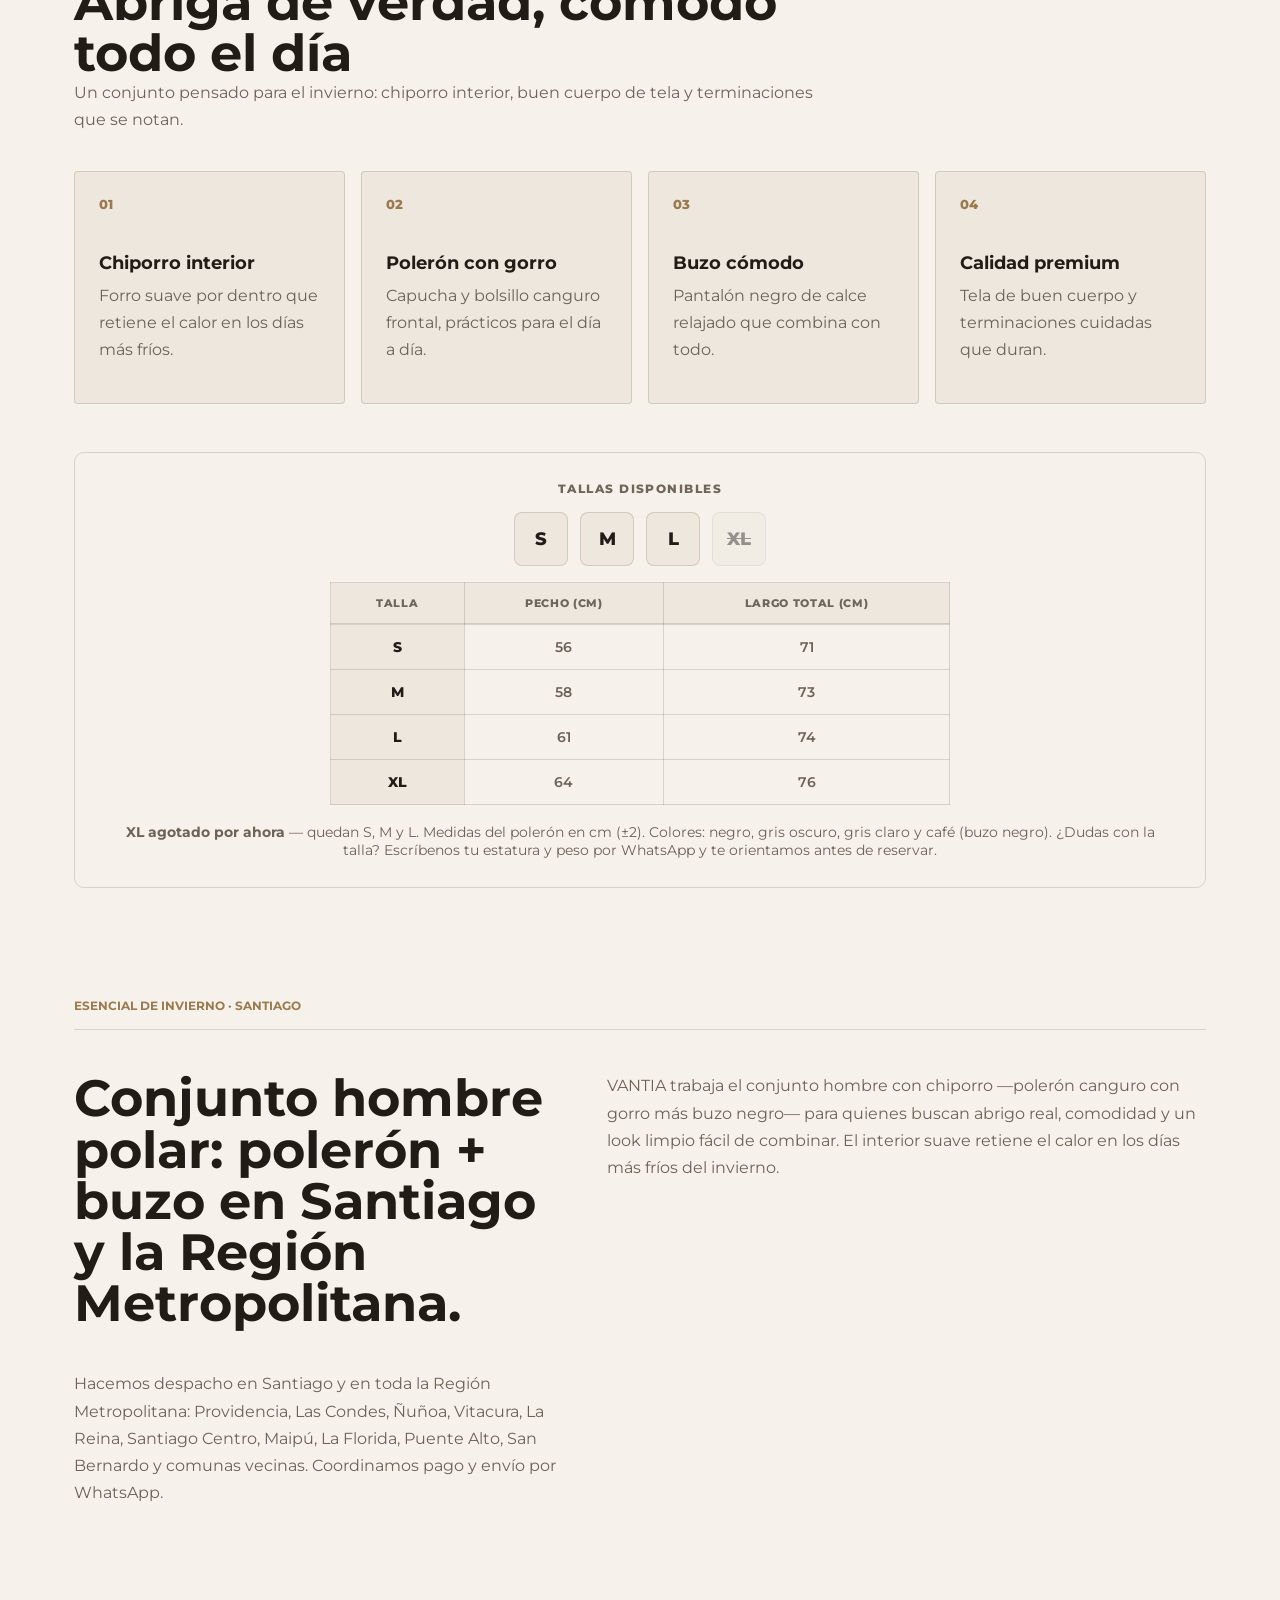
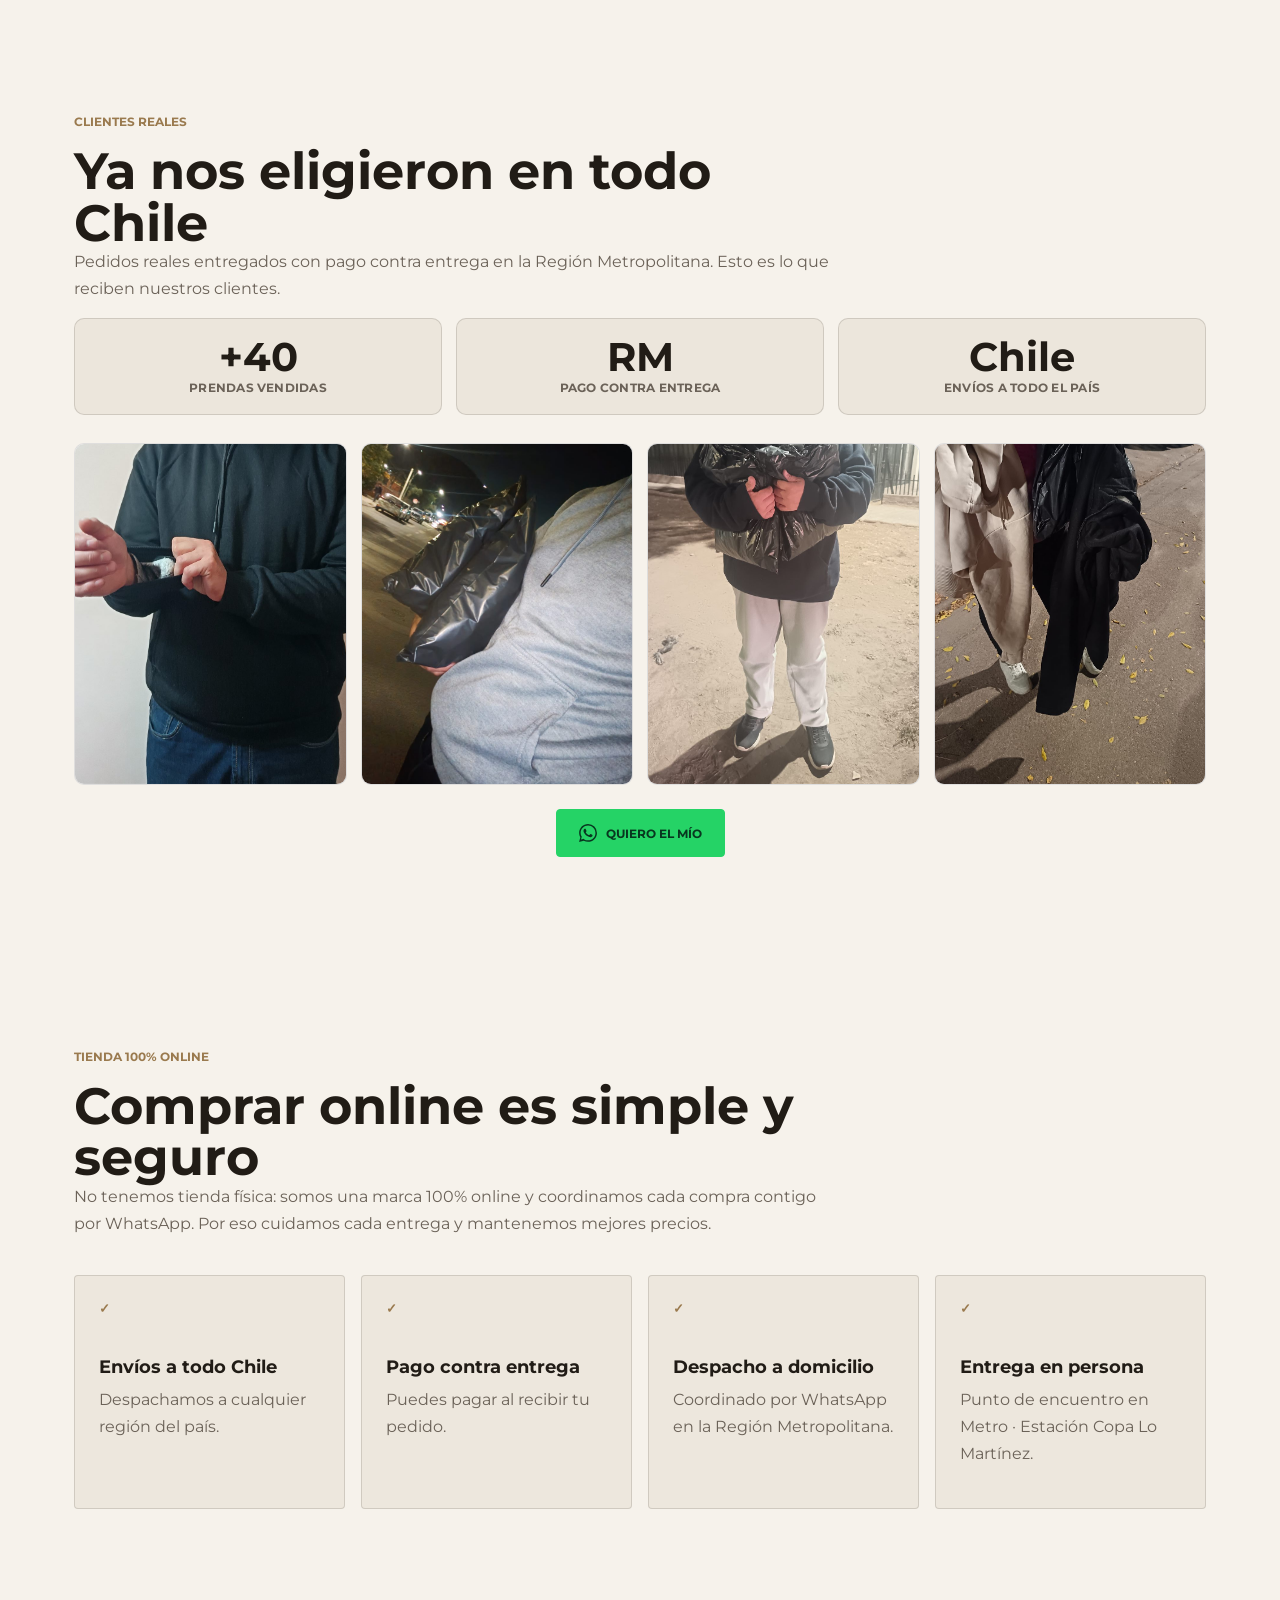
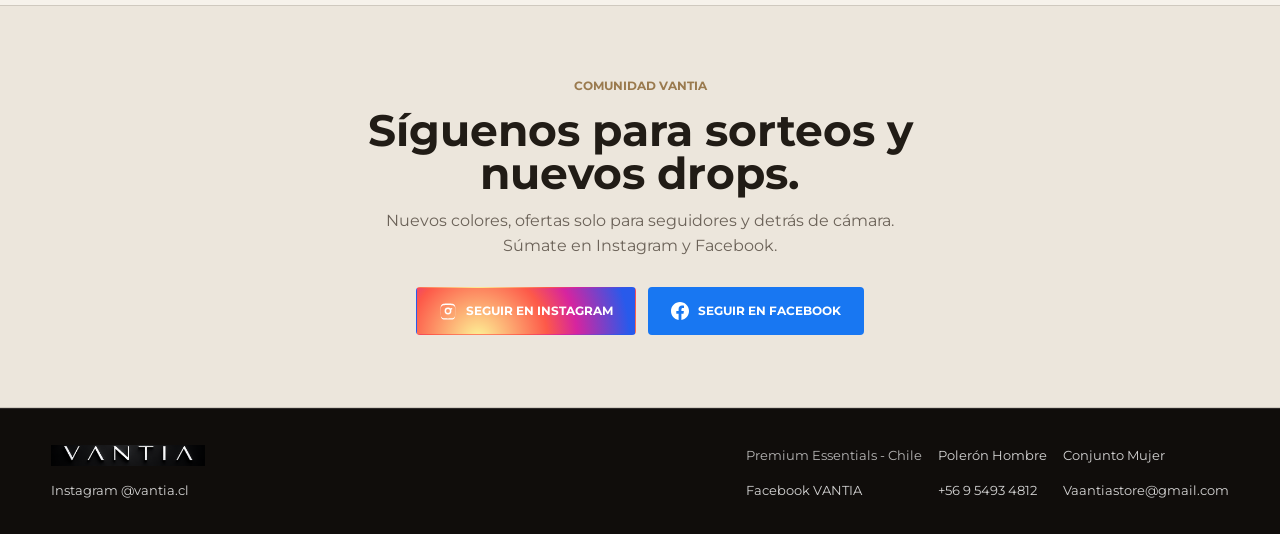
==== commit b06d287a: "Tabla de tallas oficial real (pecho/largo) + 4 colores en Conjunto Mujer Tabla con medidas reales de" ====
--- a/conjunto-hombre.html
+++ b/conjunto-hombre.html
@@ -318,7 +318,21 @@
           <div class="size-pills">
             <span>S</span><span>M</span><span>L</span><span class="agotado">XL</span>
           </div>
-          <p class="size-note"><strong>XL agotado por ahora</strong> — quedan S, M y L. Colores: negro, gris oscuro, gris claro y café (buzo negro). ¿Dudas con la talla? Escríbenos tu estatura y peso por WhatsApp y te orientamos antes de reservar.</p>
+          <div class="size-table-wrap">
+            <table class="size-table">
+              <caption class="visually-hidden">Tabla de medidas del polerón VANTIA en centímetros, prenda plana</caption>
+              <thead>
+                <tr><th scope="col">Talla</th><th scope="col">Pecho (cm)</th><th scope="col">Largo total (cm)</th></tr>
+              </thead>
+              <tbody>
+                <tr><th scope="row">S</th><td>56</td><td>71</td></tr>
+                <tr><th scope="row">M</th><td>58</td><td>73</td></tr>
+                <tr><th scope="row">L</th><td>61</td><td>74</td></tr>
+                <tr><th scope="row">XL</th><td>64</td><td>76</td></tr>
+              </tbody>
+            </table>
+          </div>
+          <p class="size-note"><strong>XL agotado por ahora</strong> — quedan S, M y L. Medidas del polerón en cm (±2). Colores: negro, gris oscuro, gris claro y café (buzo negro). ¿Dudas con la talla? Escríbenos tu estatura y peso por WhatsApp y te orientamos antes de reservar.</p>
         </div>
       </section>
 
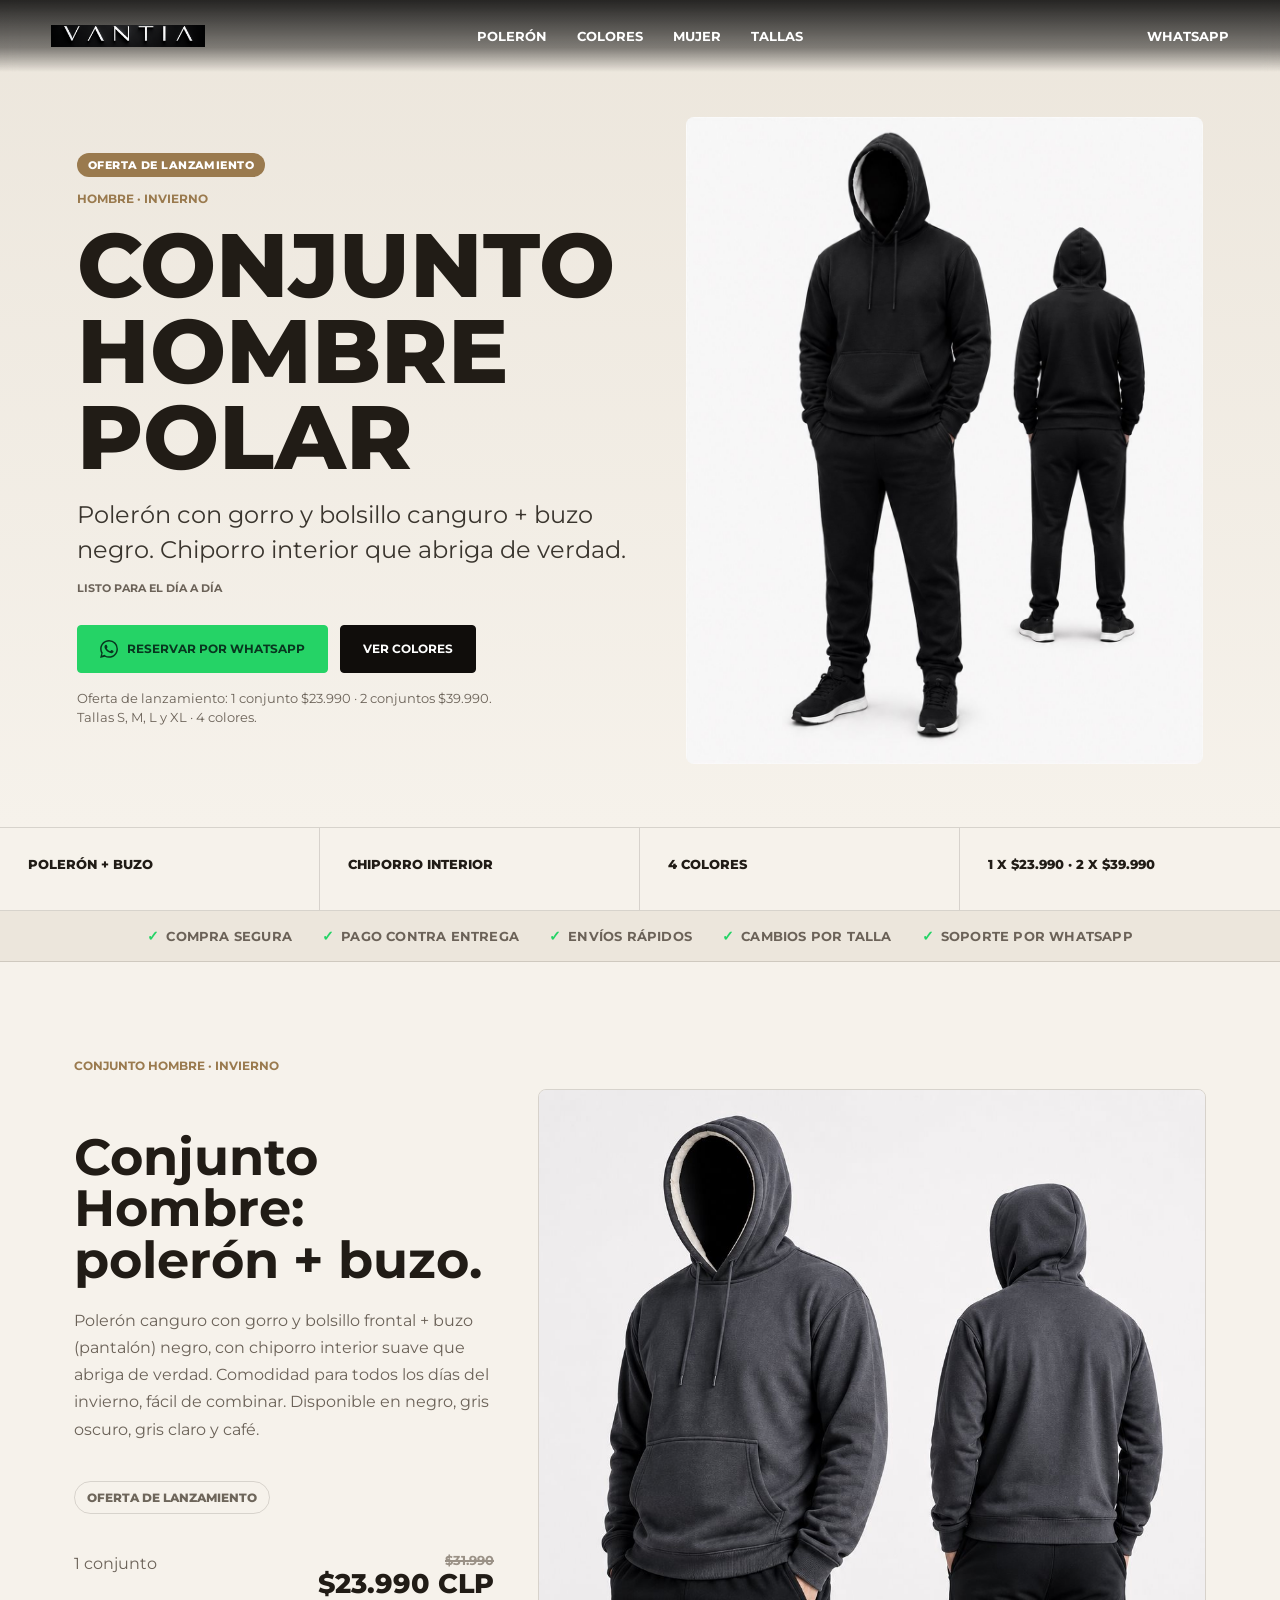
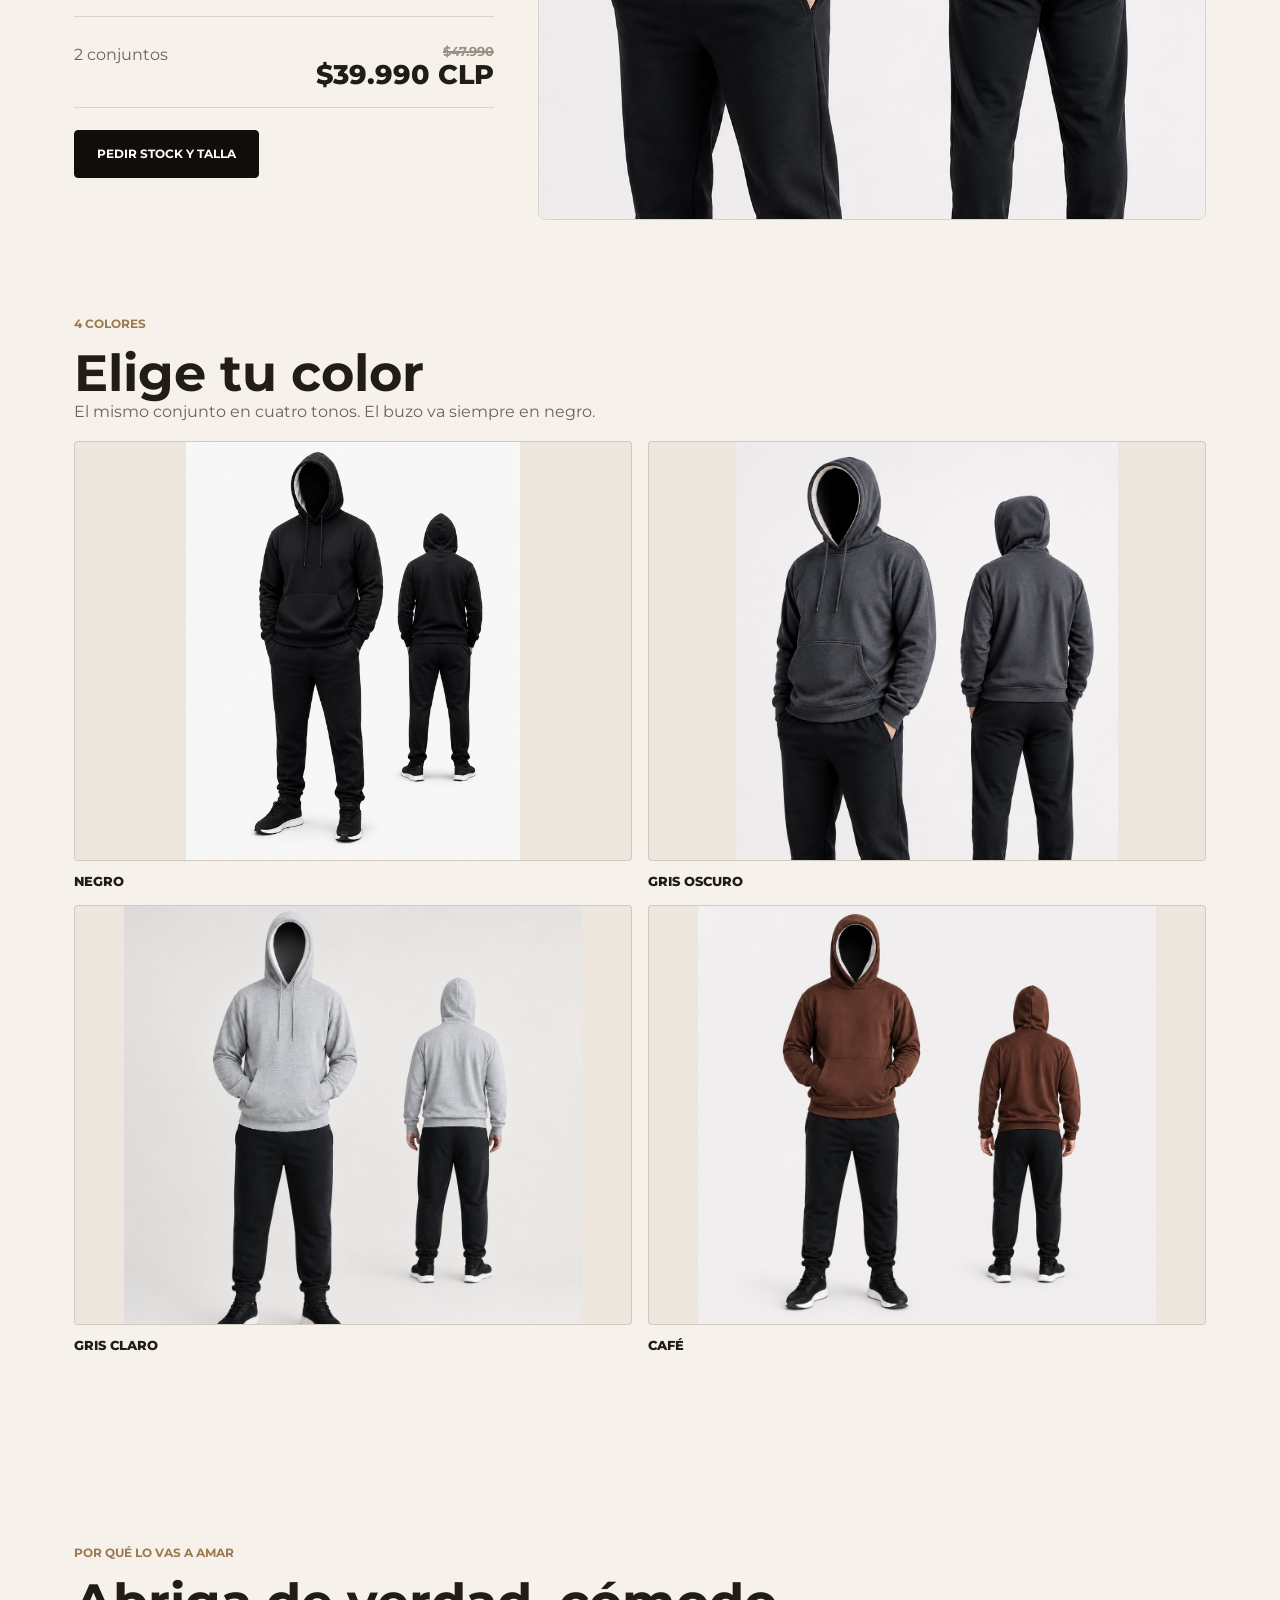
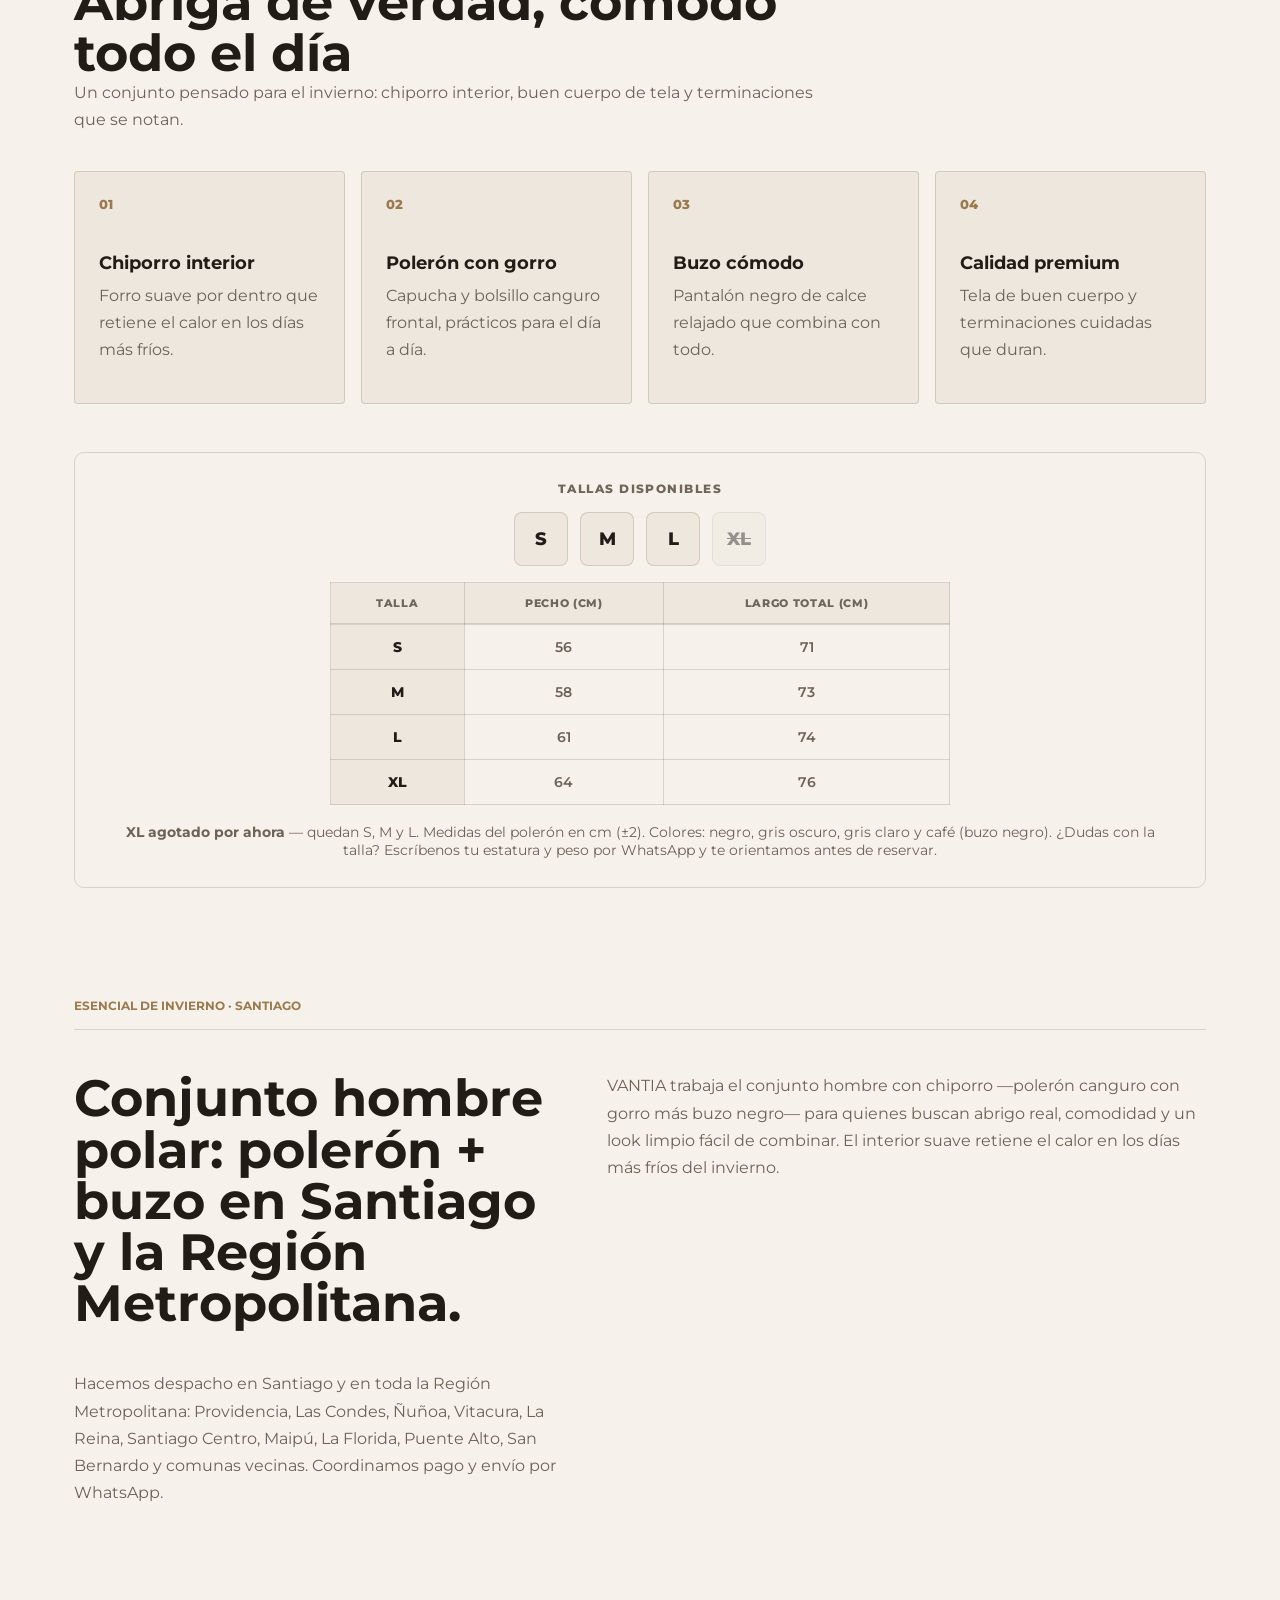
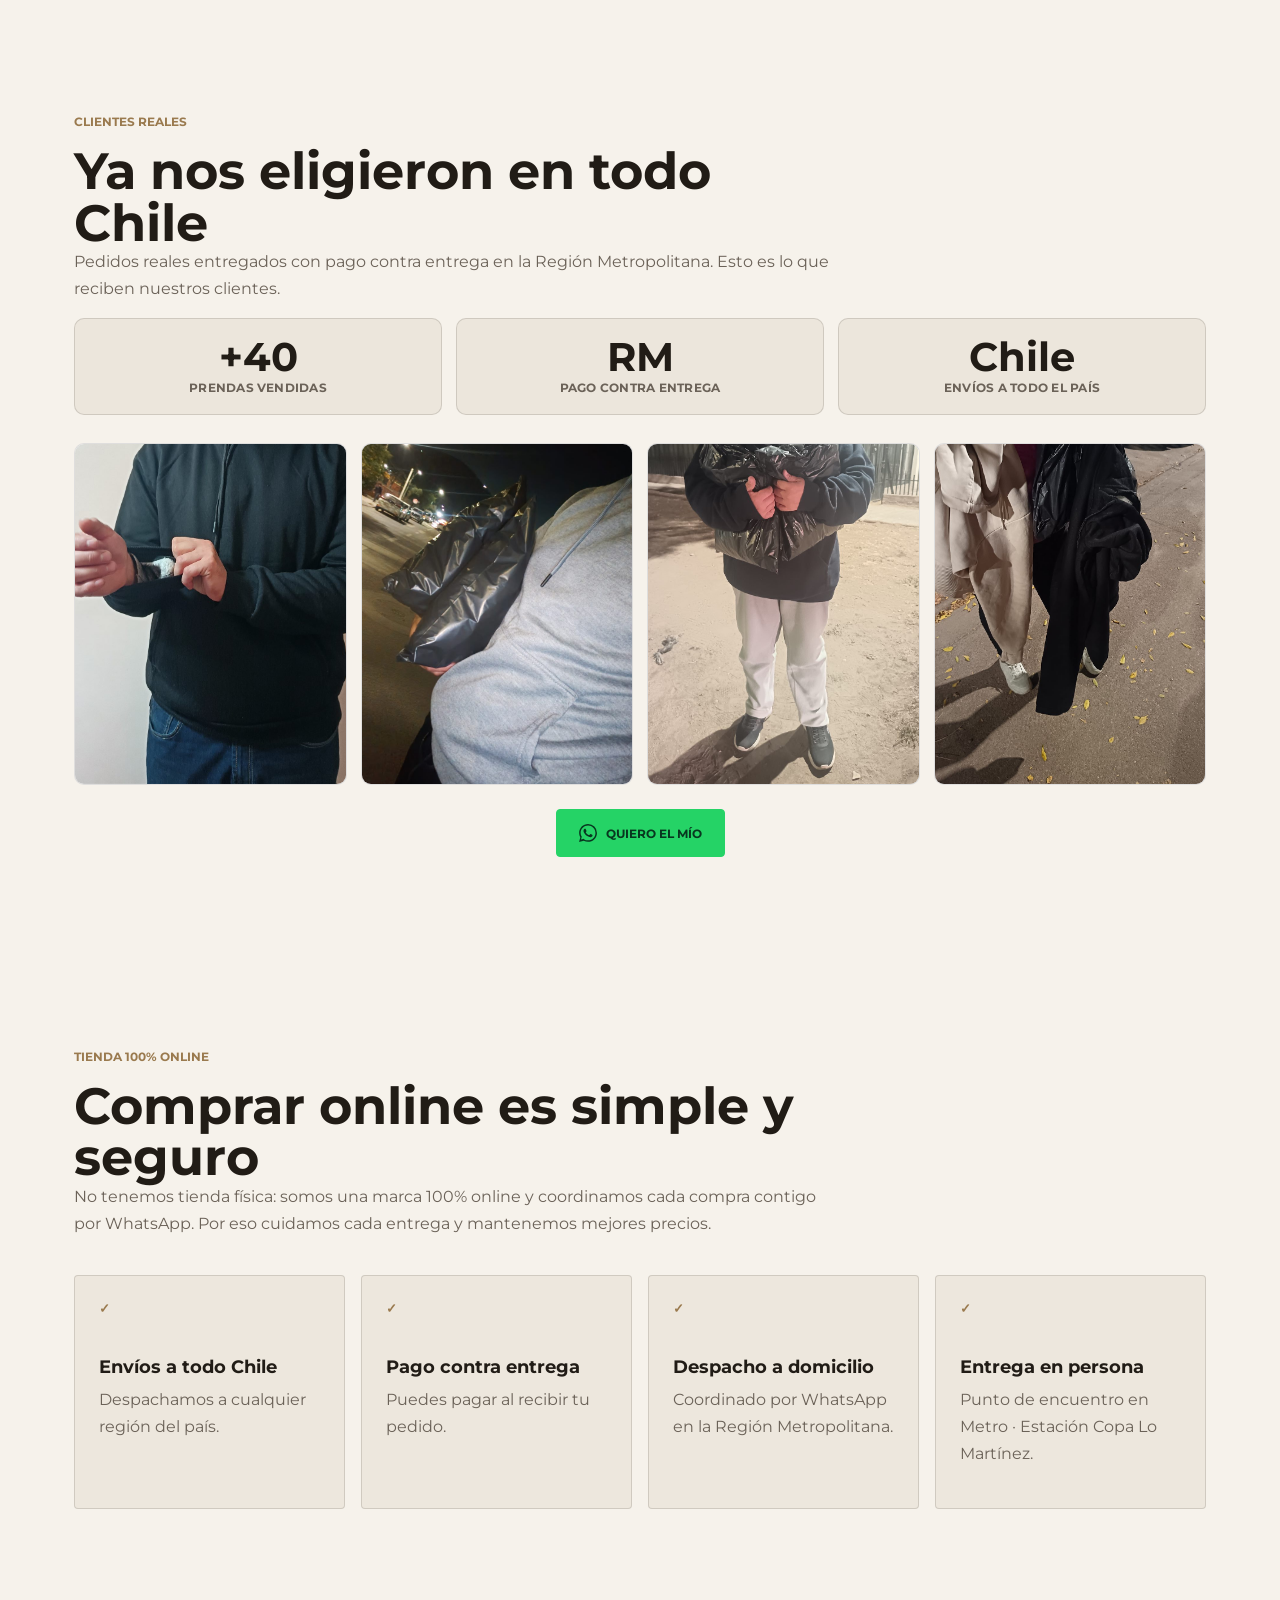
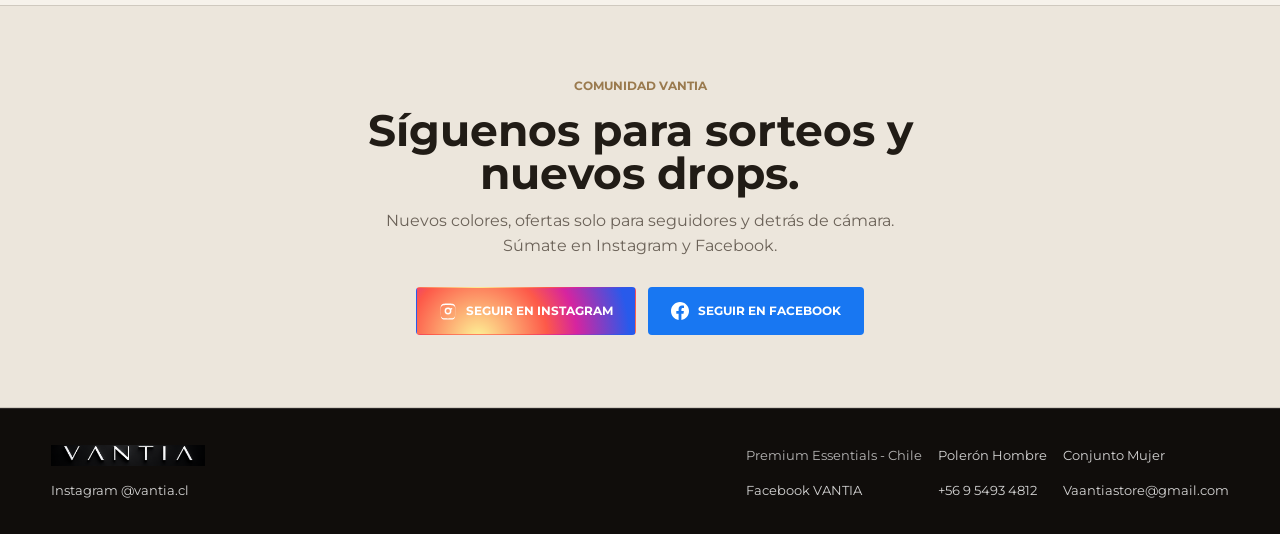
==== commit a00a5616: "Preventa Signature con fotos reales + formulario de reserva; colores mujer completos; fondos on-bran" ====
--- a/conjunto-hombre.html
+++ b/conjunto-hombre.html
@@ -78,7 +78,7 @@
         height: 420px;
         border: 1px solid var(--line);
         border-radius: var(--radius);
-        background-color: #fff;
+        background-color: #ece6dc;
         background-size: contain;
         background-position: center;
         background-repeat: no-repeat;
--- a/styles.css
+++ b/styles.css
@@ -1383,6 +1383,62 @@
   opacity: 0.45;
   text-decoration: line-through;
 }
+
+/* Bloque de video de producto */
+.video-band {
+  display: grid;
+  grid-template-columns: 1fr 0.82fr;
+  gap: clamp(20px, 4vw, 52px);
+  align-items: center;
+}
+.video-band .vb-copy { max-width: 480px; }
+.video-band .vb-copy h2 { margin: 8px 0 12px; }
+.video-band .vb-copy p { color: var(--ash); margin: 0 0 22px; font-size: 16px; line-height: 1.6; }
+.video-band video {
+  display: block;
+  width: 100%;
+  max-width: 330px;
+  margin: 0 auto;
+  border-radius: 12px;
+  border: 1px solid var(--line);
+  background: #000;
+}
+@media (max-width: 760px) {
+  .video-band { grid-template-columns: 1fr; }
+}
+
+/* Banner de preventa (home) */
+.preorder-banner {
+  display: flex;
+  flex-wrap: wrap;
+  align-items: center;
+  justify-content: center;
+  gap: 8px 16px;
+  padding: 16px 24px;
+  background: var(--black-deep);
+  color: var(--true-white);
+  text-align: center;
+  transition: filter 160ms ease;
+}
+.preorder-banner:hover { filter: brightness(1.12); }
+.preorder-banner .pb-badge {
+  background: var(--camel);
+  color: #fff;
+  padding: 4px 11px;
+  border-radius: 999px;
+  font-size: 11px;
+  font-weight: 800;
+  letter-spacing: 0.04em;
+  text-transform: uppercase;
+}
+.preorder-banner .pb-text { font-size: 14px; font-weight: 600; color: rgba(245,245,245,0.92); }
+.preorder-banner .pb-text b { color: #fff; font-weight: 800; }
+.preorder-banner .pb-cta {
+  font-size: 13px;
+  font-weight: 800;
+  text-transform: uppercase;
+  color: #25d366;
+}
 @media (max-width: 760px) {
   .sp-stats { grid-template-columns: 1fr 1fr; }
   .sp-grid { grid-template-columns: 1fr 1fr; }
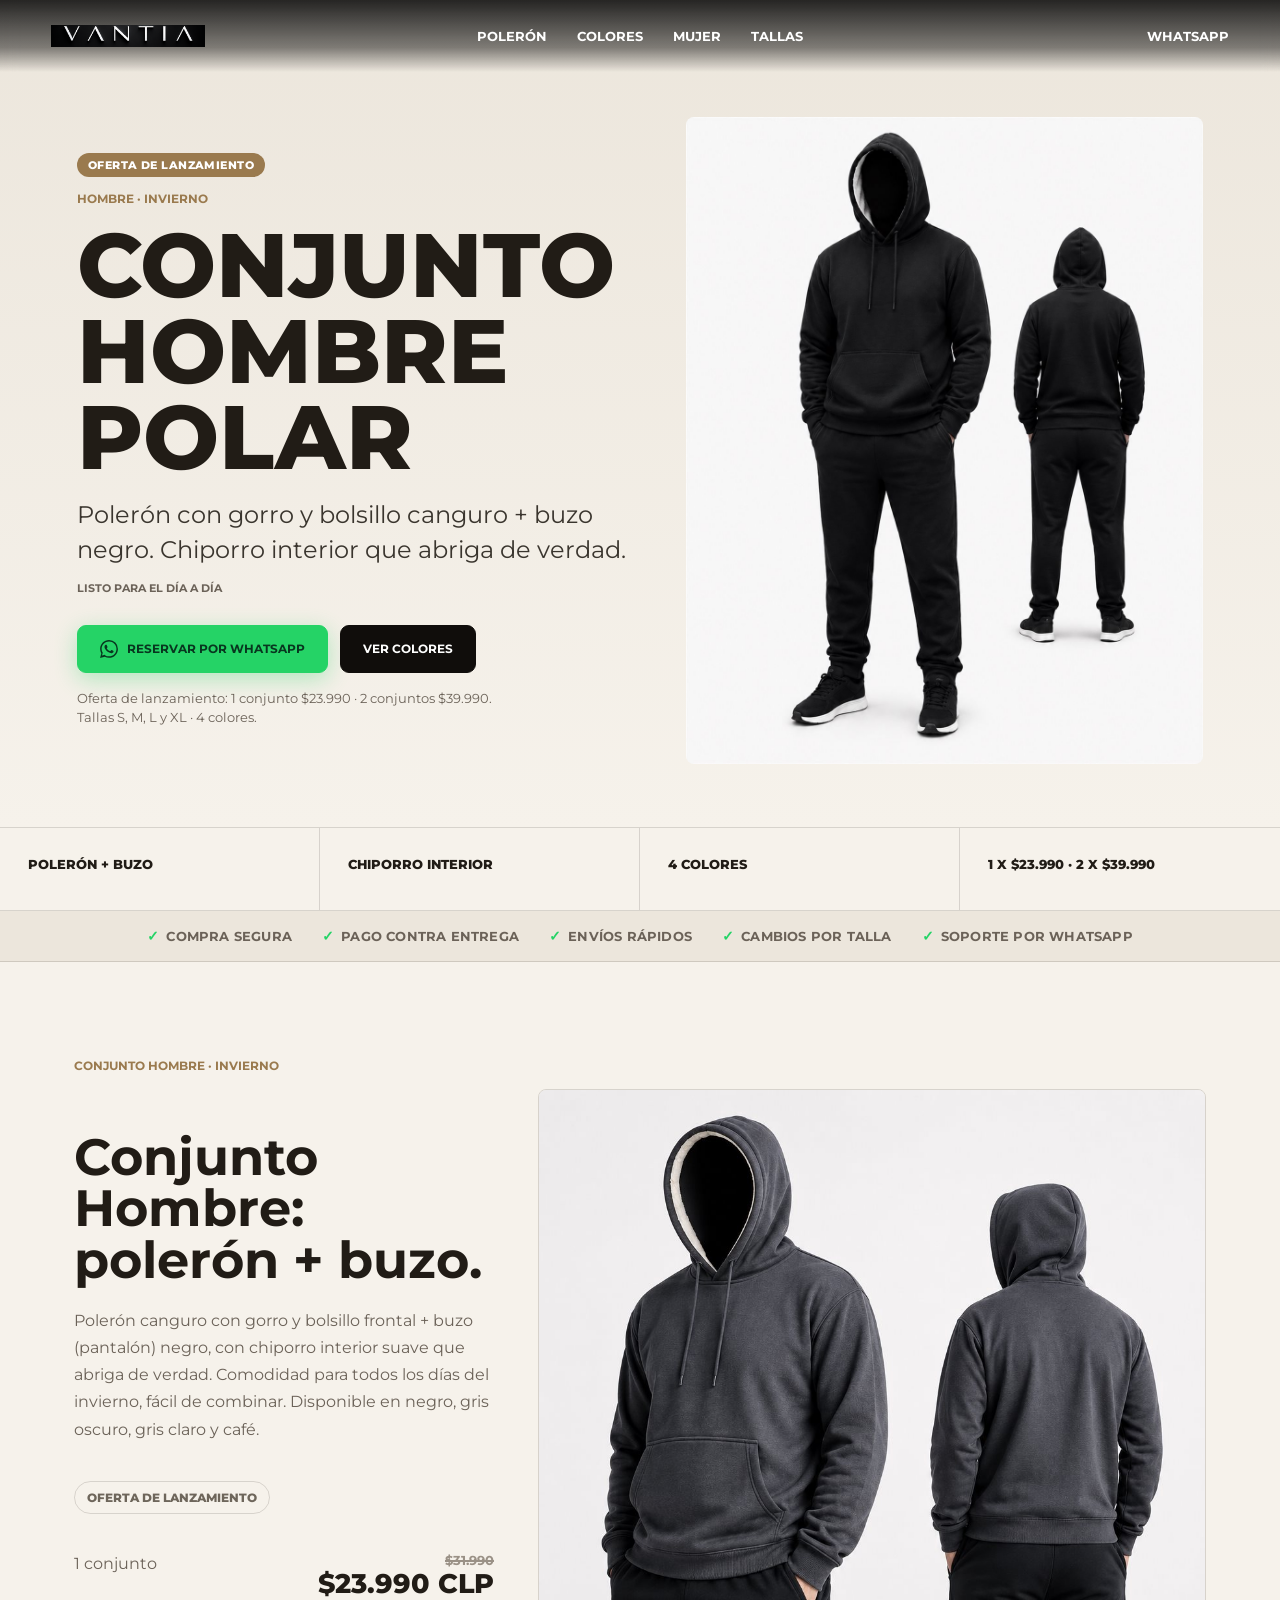
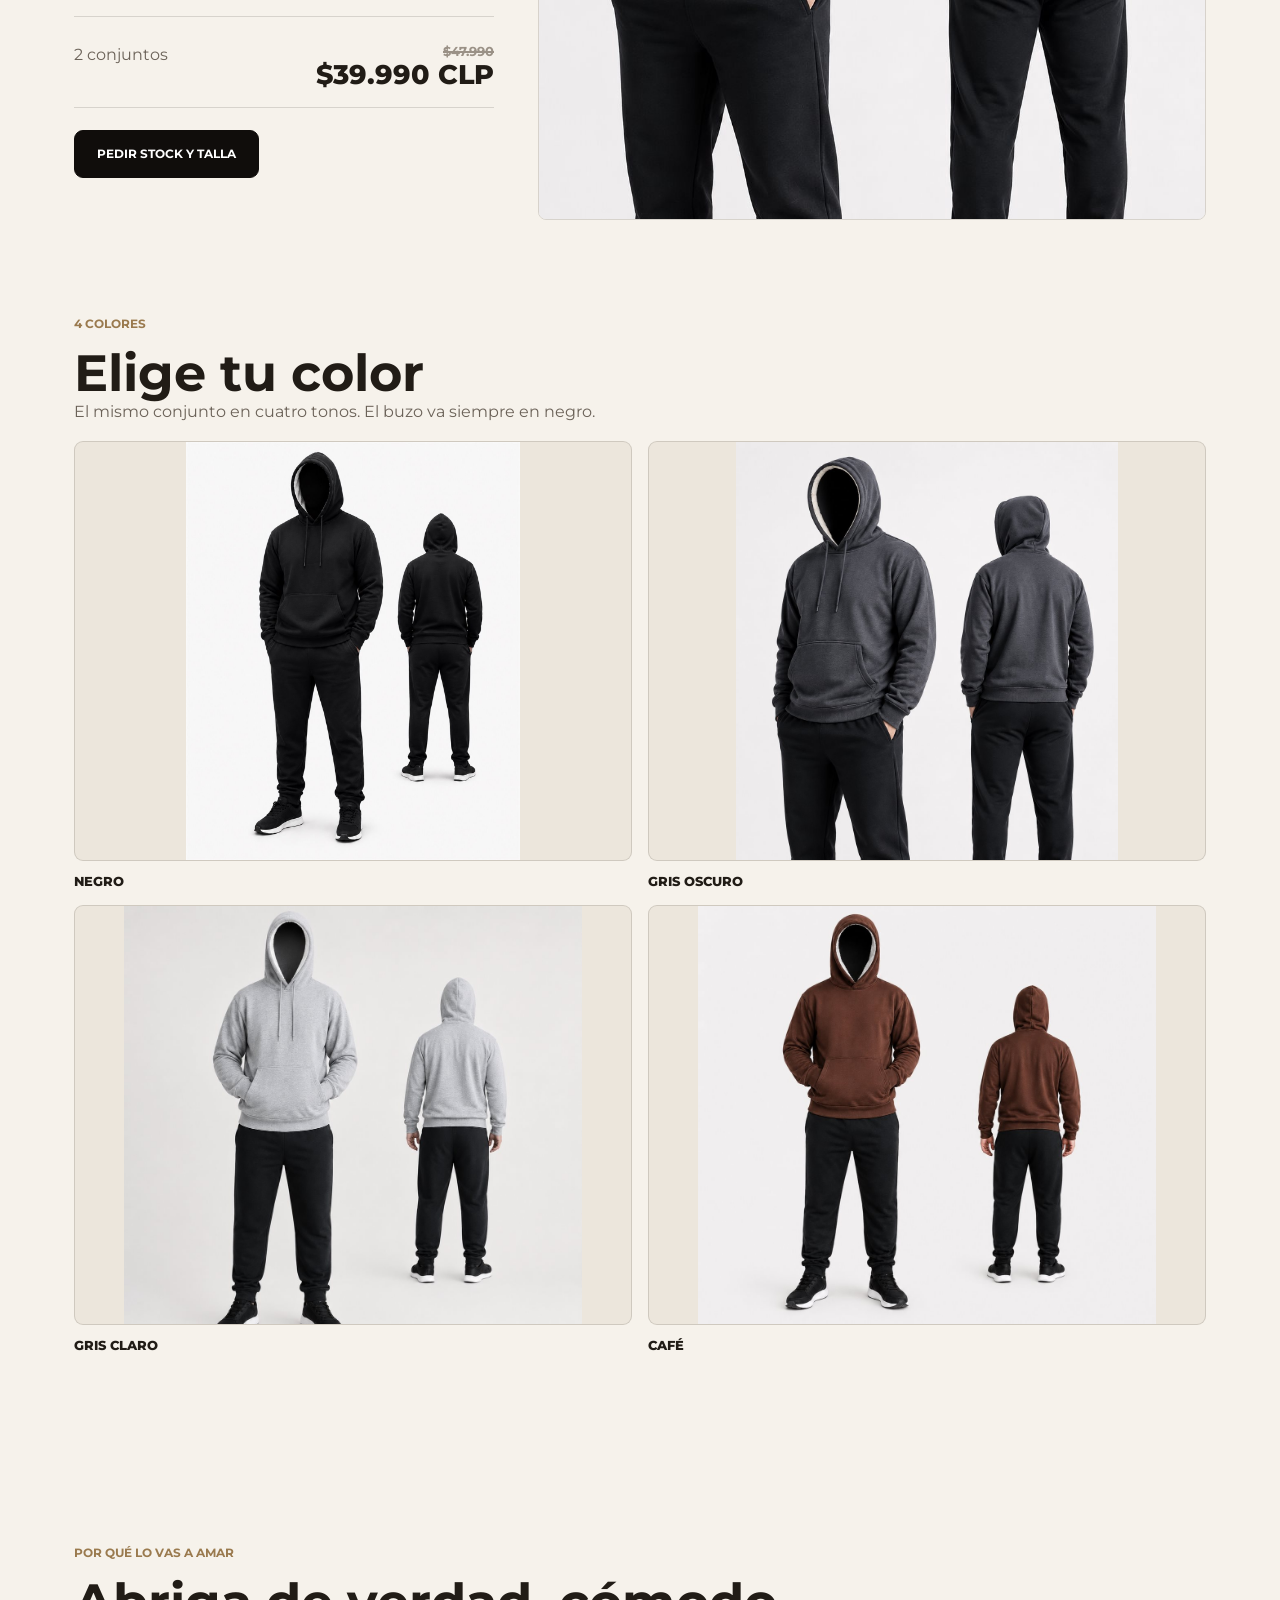
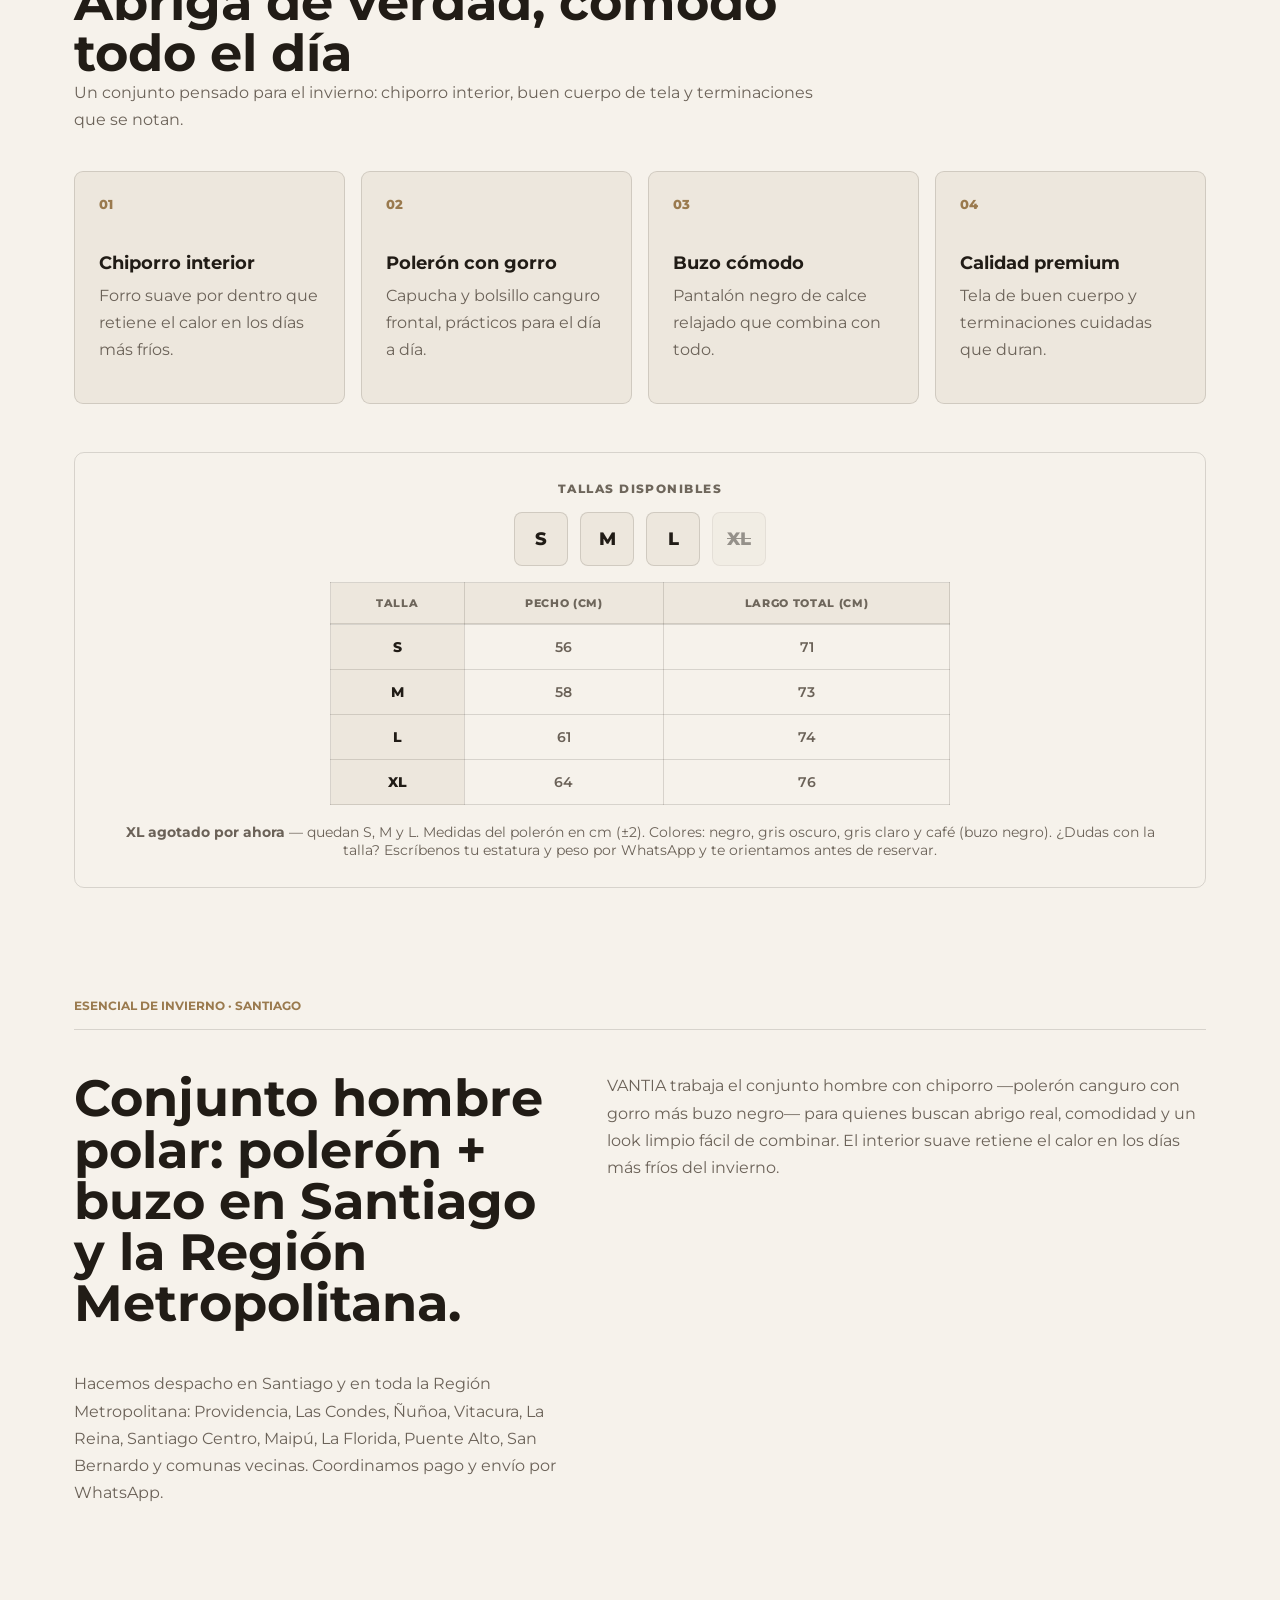
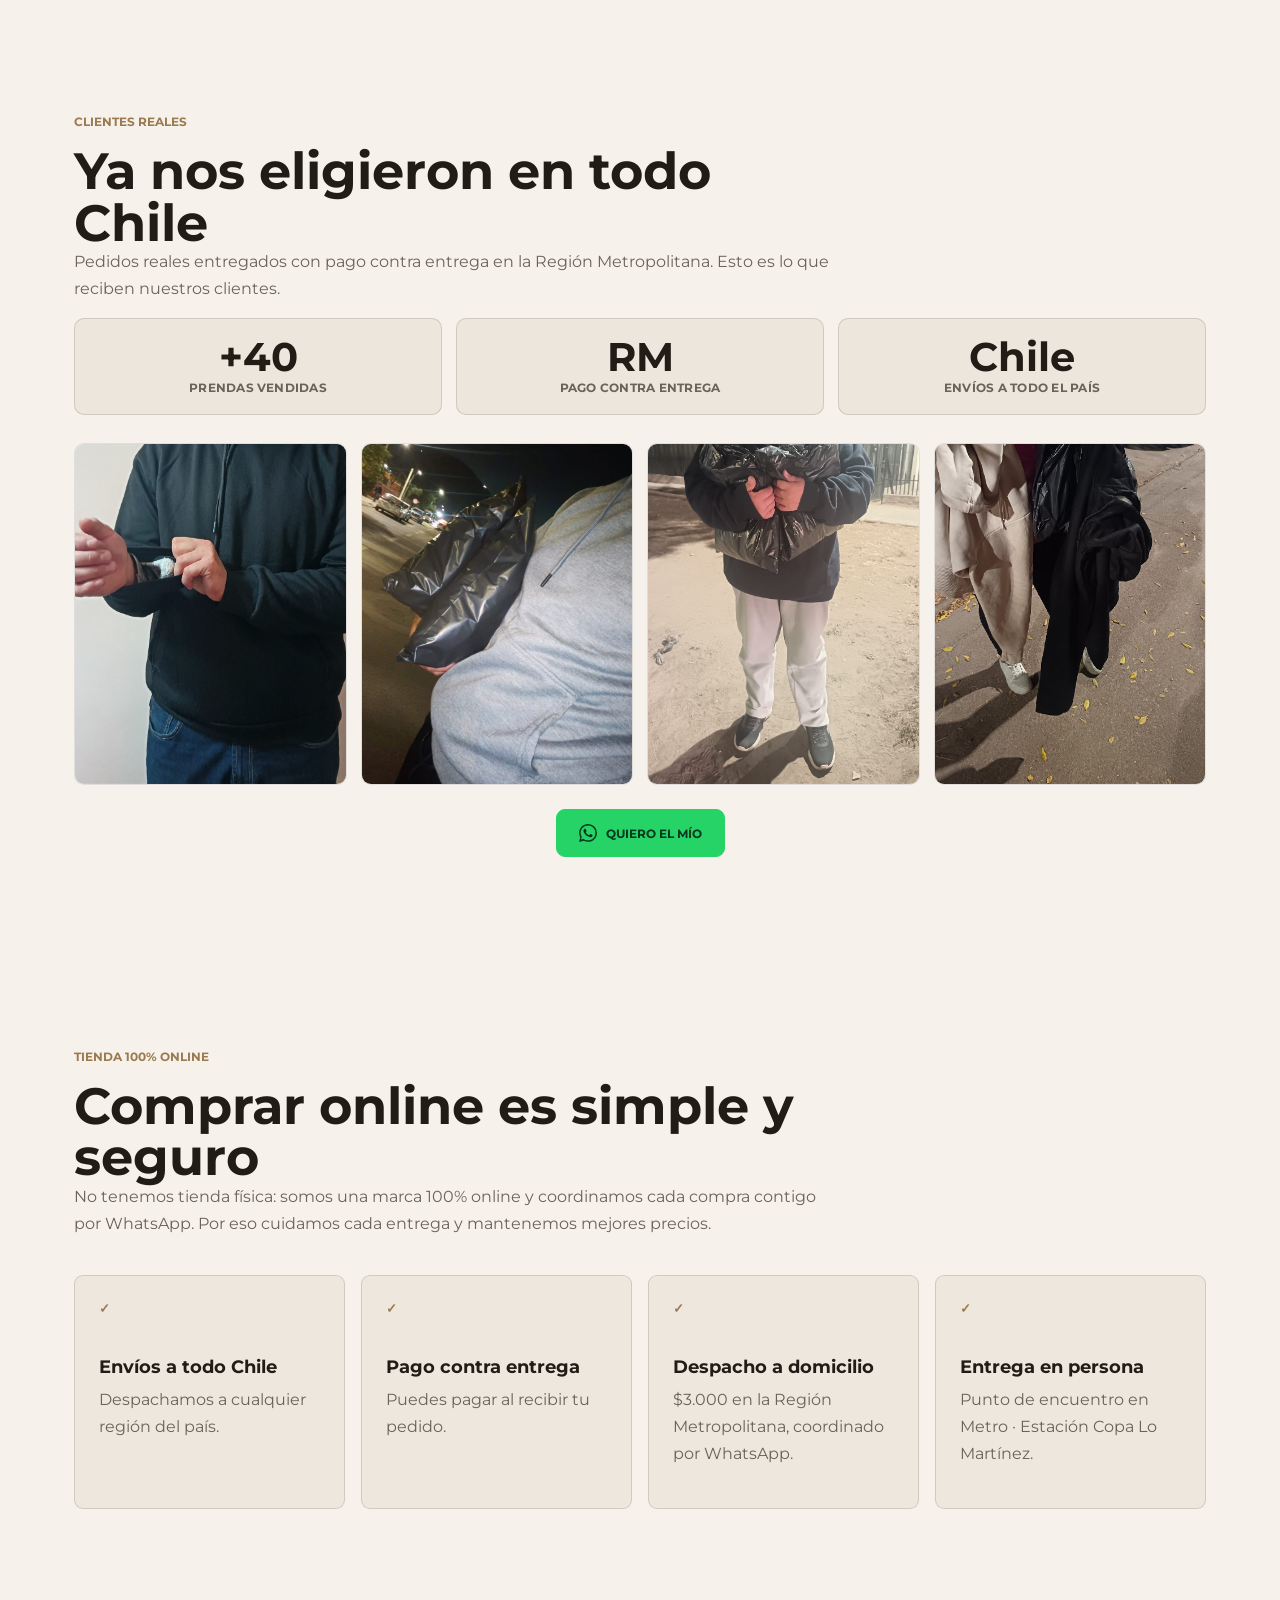
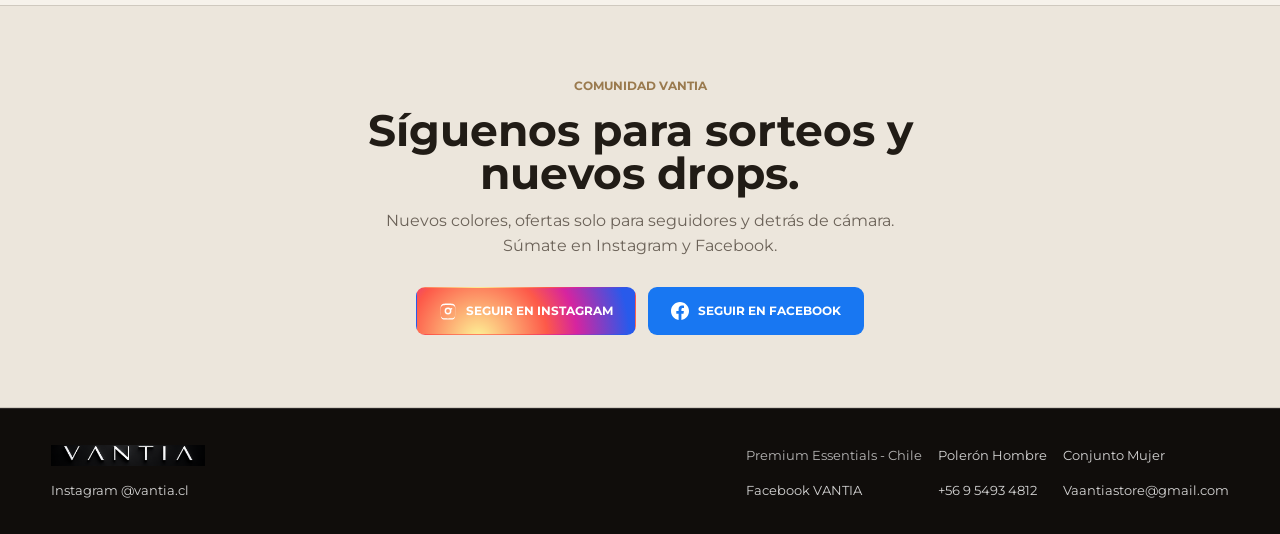
==== commit 92909935: "Agrega costo de envio 3000 RM en seccion de despacho Co-Authored-By: Claude Opus 4.8 <noreply@anthro" ====
--- a/conjunto-hombre.html
+++ b/conjunto-hombre.html
@@ -398,7 +398,7 @@
           <div class="fit-item">
             <span>✓</span>
             <h3>Despacho a domicilio</h3>
-            <p>Coordinado por WhatsApp en la Región Metropolitana.</p>
+            <p>$3.000 en la Región Metropolitana, coordinado por WhatsApp.</p>
           </div>
           <div class="fit-item">
             <span>✓</span>
--- a/styles.css
+++ b/styles.css
@@ -20,7 +20,7 @@
   --line-dark: rgba(28, 24, 19, 0.14);
   --product-camel: #B79A72;
   --product-bone: #F3F0EA;
-  --radius: 4px;
+  --radius: 9px;
   --max: 1180px;
 }
 
@@ -1439,6 +1439,43 @@
   text-transform: uppercase;
   color: #25d366;
 }
+
+/* ===== Micro-interacciones y efectos ===== */
+.button {
+  transition: transform 0.18s ease, box-shadow 0.18s ease, background 0.18s ease, border-color 0.18s ease, filter 0.18s ease;
+}
+.button:hover { transform: translateY(-2px); box-shadow: 0 10px 24px rgba(20, 18, 15, 0.18); }
+.button:active { transform: translateY(0); box-shadow: none; }
+.button-wa:hover { filter: brightness(1.05); }
+/* glow verde en CTA principal de preventa/hero */
+.hero-actions .button-wa { box-shadow: 0 6px 22px rgba(37, 211, 102, 0.32); }
+.hero-actions .button-wa:hover { box-shadow: 0 10px 28px rgba(37, 211, 102, 0.45); }
+
+/* Tarjetas interactivas (menos cuadradas + hover) */
+.offer-card, .color-card { transition: transform 0.22s ease, box-shadow 0.22s ease; }
+.offer-card:hover, .color-card:hover { transform: translateY(-4px); box-shadow: 0 18px 40px rgba(20, 18, 15, 0.14); }
+.offer-photo { transition: transform 0.5s ease; }
+.offer-card:hover .offer-photo { transform: scale(1.05); }
+.sp-shot, .ls-gallery figure { overflow: hidden; }
+.sp-shot img, .ls-gallery img { transition: transform 0.5s ease; }
+.sp-shot:hover img, .ls-gallery figure:hover img { transform: scale(1.05); }
+.ch-color .ph, .mujer-colors .ph, .swatch-photo { transition: transform 0.4s ease; }
+.ch-color:hover .ph, .mujer-colors figure:hover .ph, .color-card:hover .swatch-photo { transform: scale(1.03); }
+
+/* Efecto sutil de fondo en el hero (Ken Burns) */
+@keyframes heroZoom { from { transform: scale(1.07); } to { transform: scale(1); } }
+.hero-photo { animation: heroZoom 16s ease-out both; }
+
+/* Pulso sutil en el "Reservar" del banner */
+@keyframes pbPulse { 0%, 100% { opacity: 1; } 50% { opacity: 0.55; } }
+.preorder-banner .pb-cta { animation: pbPulse 2.2s ease-in-out infinite; }
+
+@media (prefers-reduced-motion: reduce) {
+  .hero-photo { animation: none; }
+  .preorder-banner .pb-cta { animation: none; }
+  .button:hover, .offer-card:hover, .color-card:hover { transform: none; }
+  .offer-card:hover .offer-photo, .sp-shot:hover img, .ls-gallery figure:hover img { transform: none; }
+}
 @media (max-width: 760px) {
   .sp-stats { grid-template-columns: 1fr 1fr; }
   .sp-grid { grid-template-columns: 1fr 1fr; }
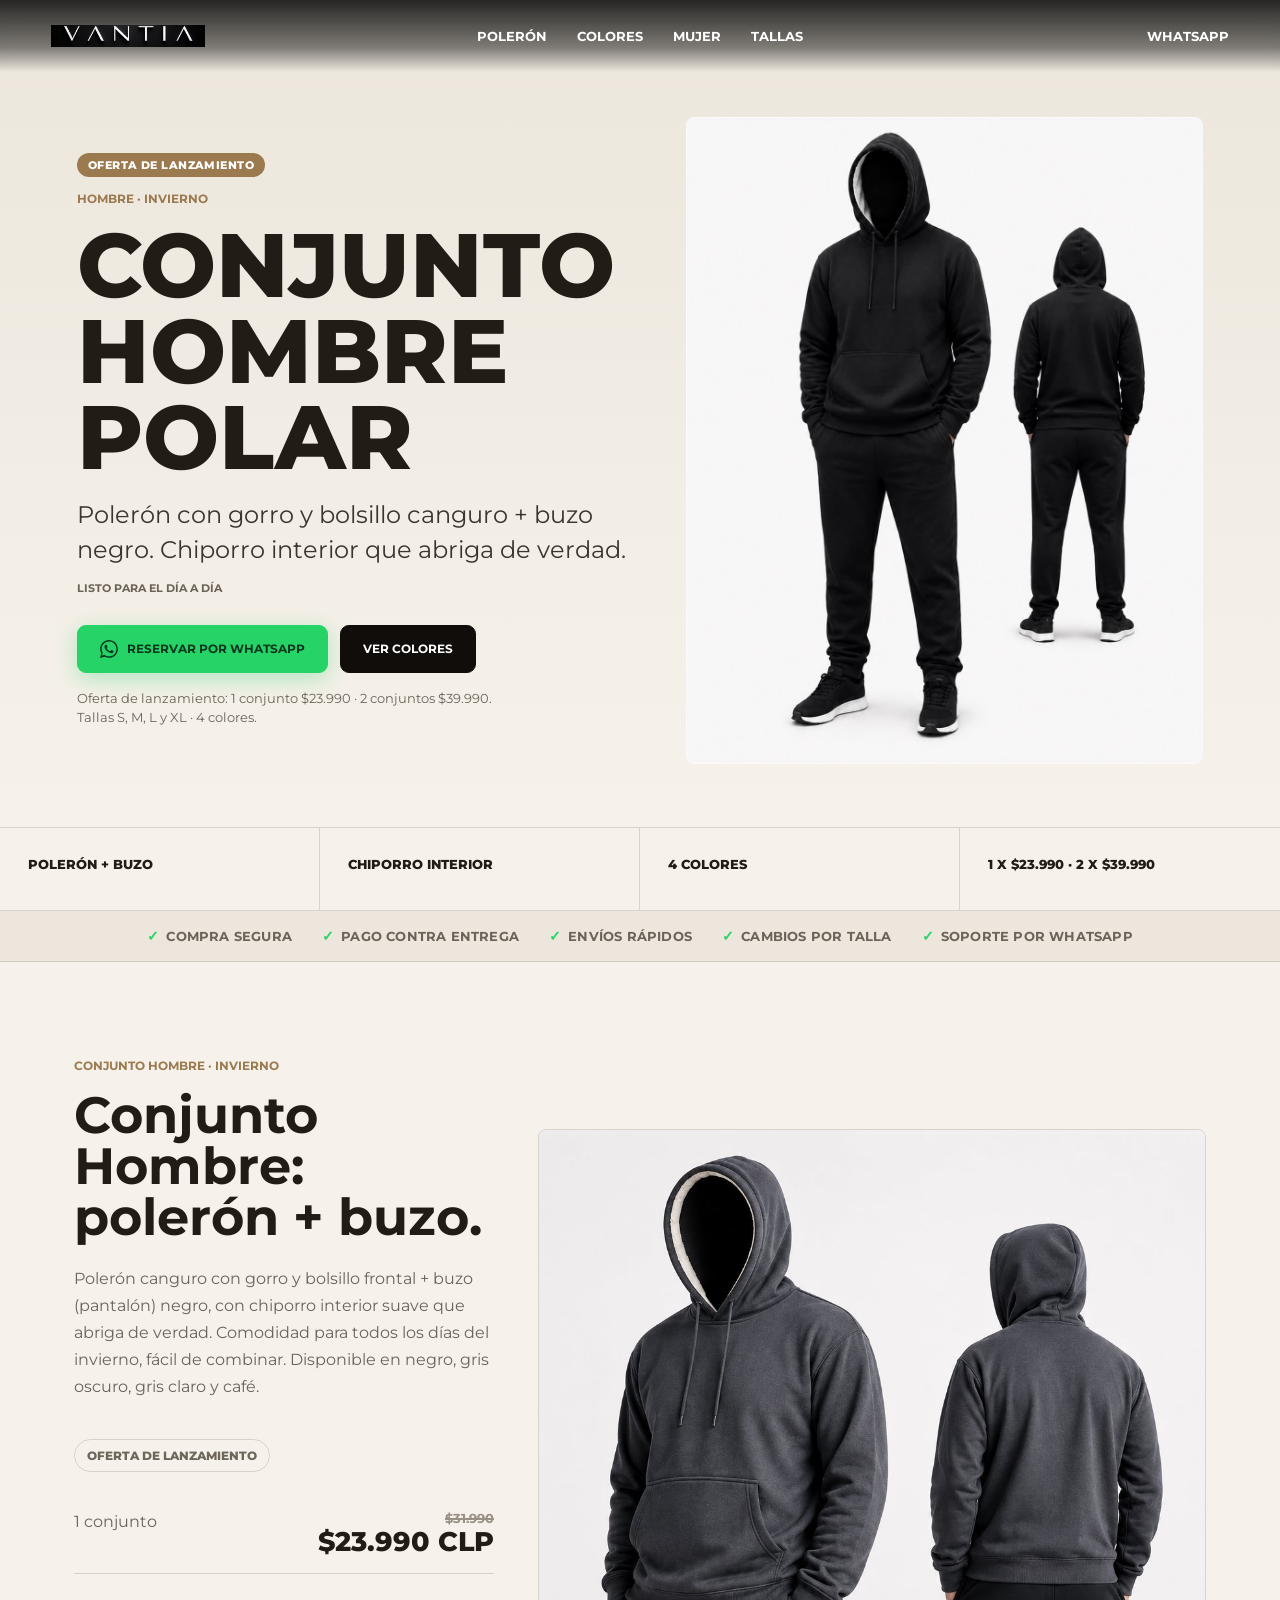
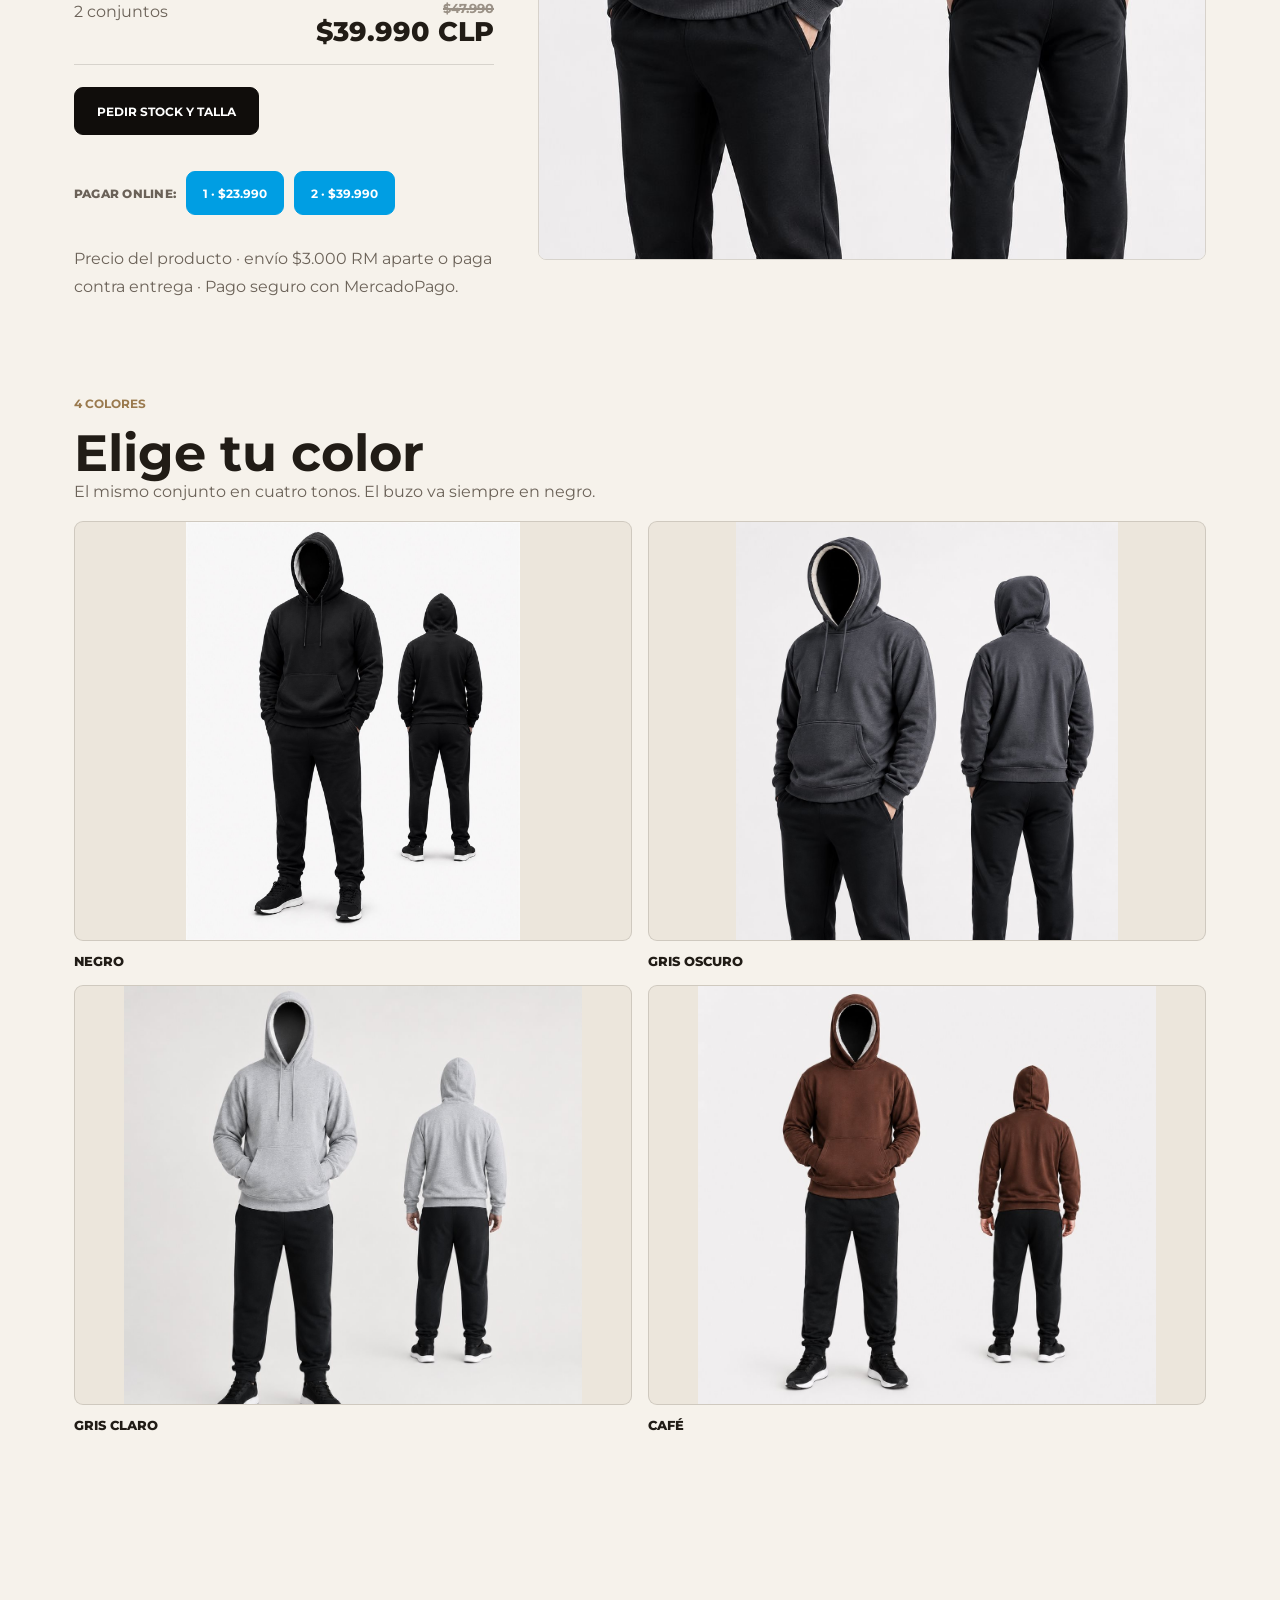
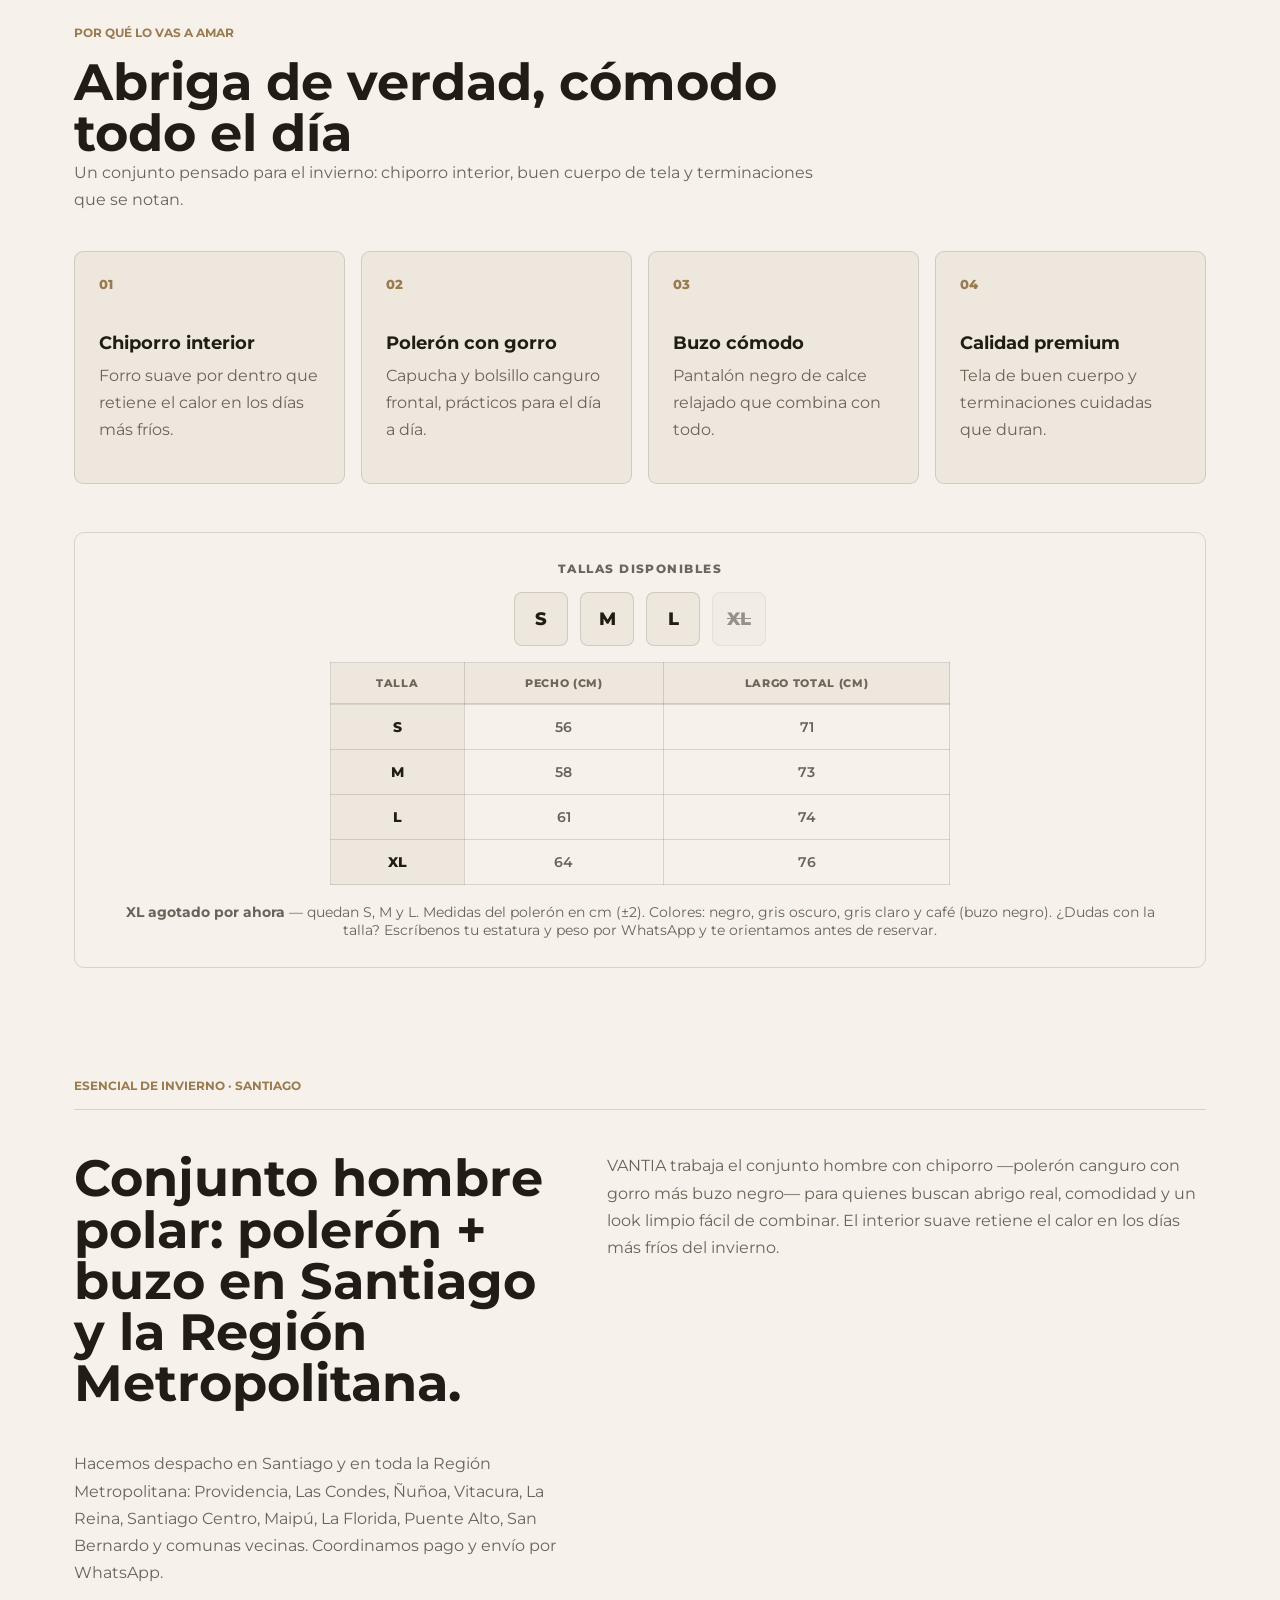
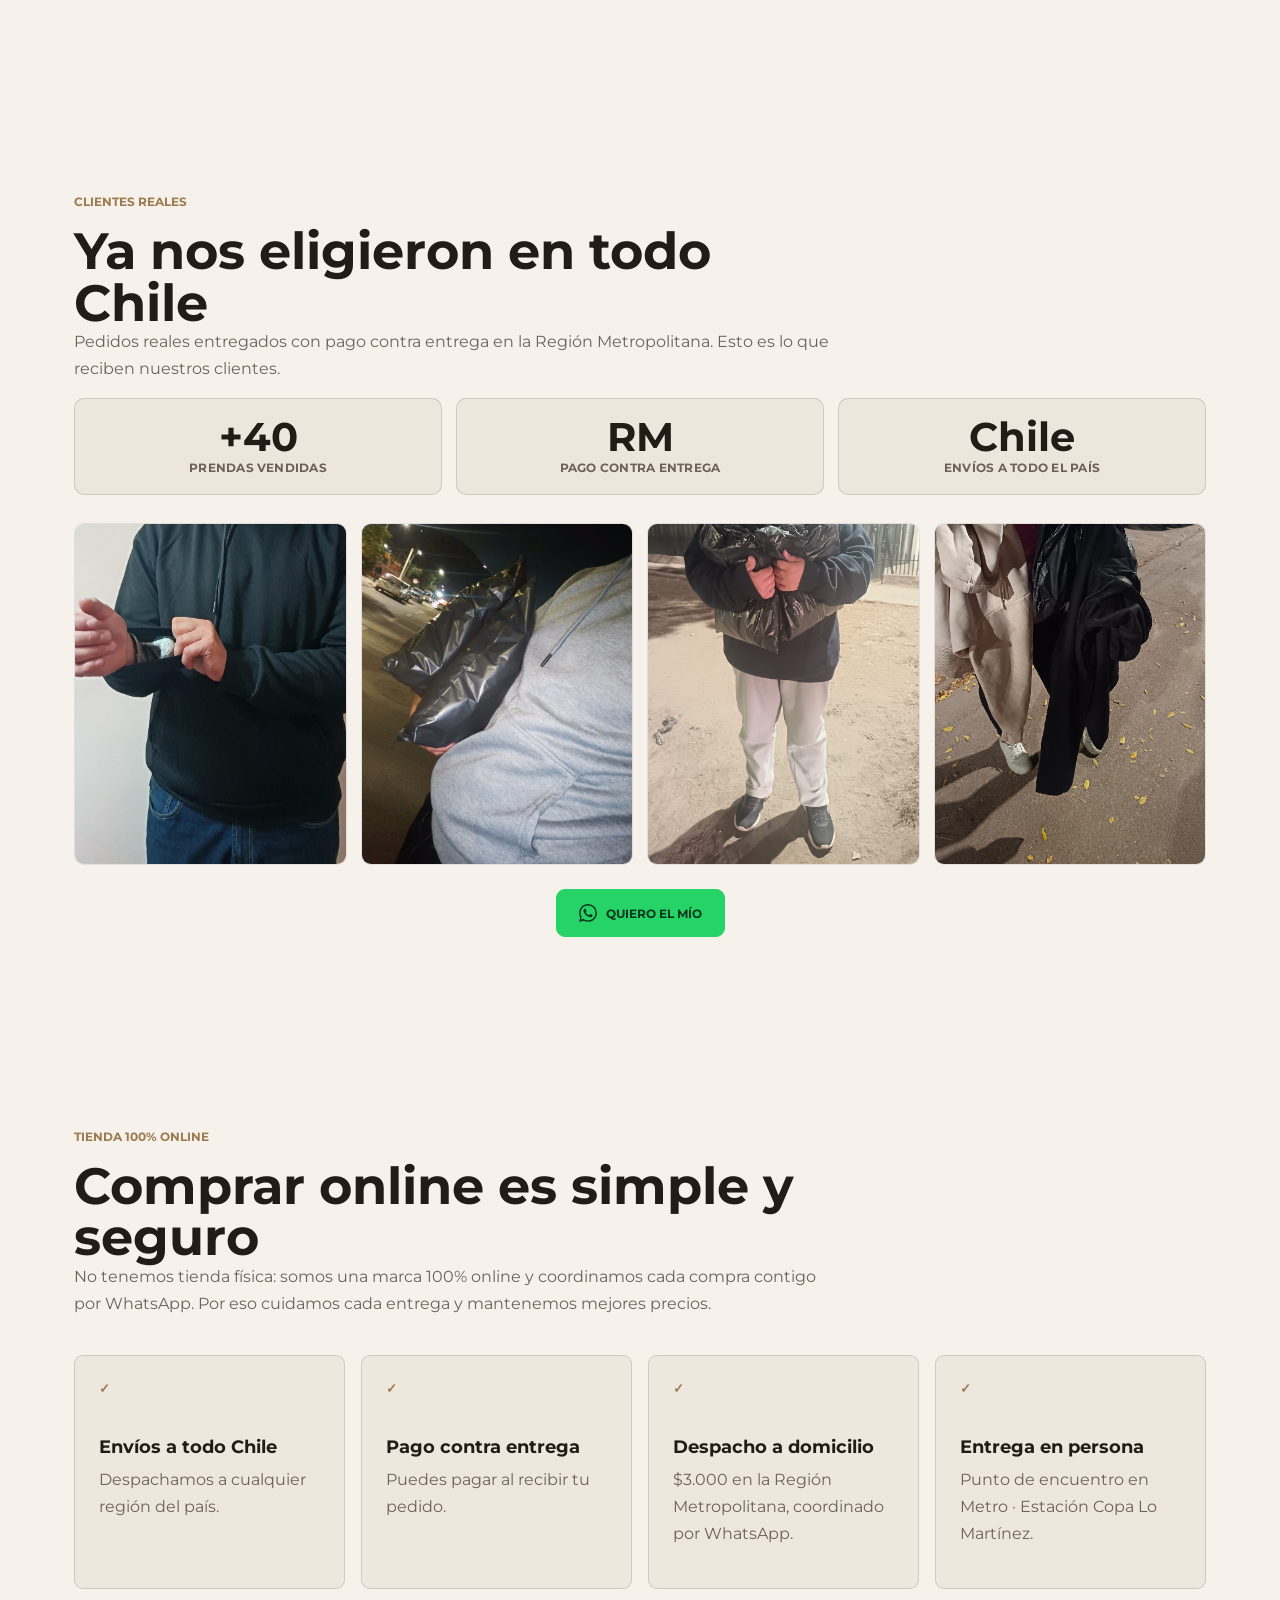
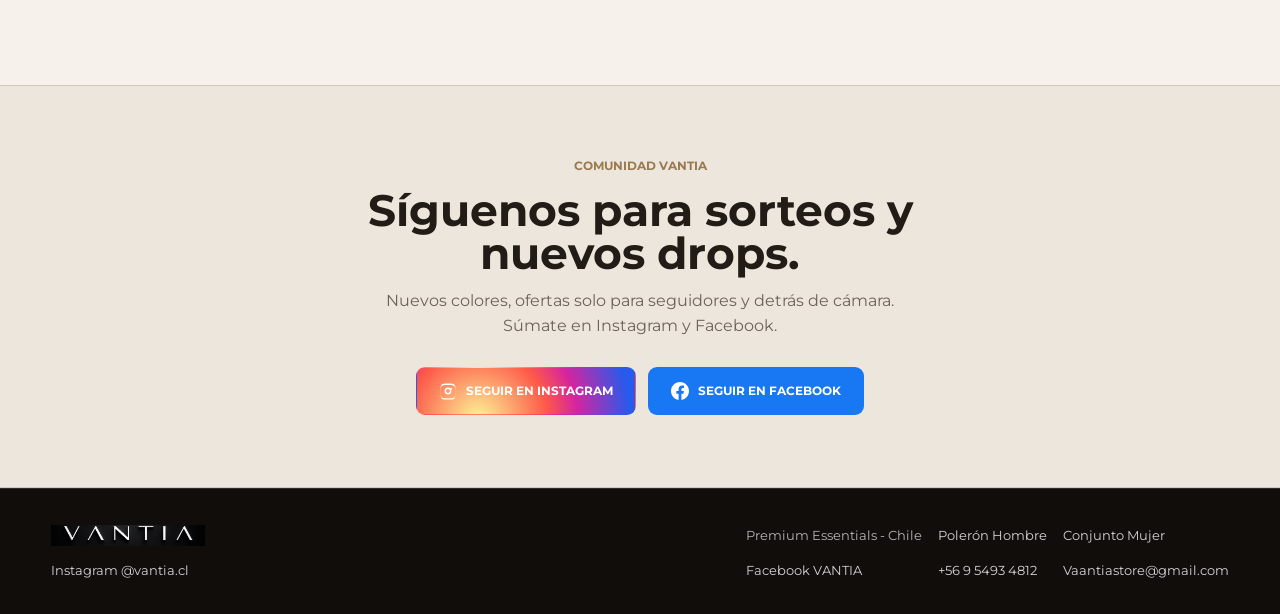
==== commit 66d48f62: "Pago online Conjunto Hombre (x1 x2) + aclara envio aparte en notas de pago Co-Authored-By: Claude Op" ====
--- a/conjunto-hombre.html
+++ b/conjunto-hombre.html
@@ -250,6 +250,12 @@
             <a class="button button-dark" href="https://wa.me/56954934812?text=Hola%20VANTIA%2C%20quiero%20consultar%20stock%20y%20talla%20del%20Conjunto%20Hombre%20(poler%C3%B3n%20%2B%20buzo).%20%C2%BFMe%20orientan%3F" target="_blank" rel="noreferrer">
               Pedir stock y talla
             </a>
+            <div class="pay-online" aria-label="Pagar online con MercadoPago">
+              <span class="pay-label">Pagar online:</span>
+              <a class="button button-pay" href="https://mpago.la/1f3fRAf" target="_blank" rel="noreferrer">1 · $23.990</a>
+              <a class="button button-pay" href="https://mpago.la/15iRQSs" target="_blank" rel="noreferrer">2 · $39.990</a>
+            </div>
+            <p class="pay-note">Precio del producto · envío $3.000 RM aparte o paga contra entrega · Pago seguro con MercadoPago.</p>
           </div>
           <figure class="hero-studio-photo" style="align-self:center">
             <img src="assets/photos/conjunto-h-grafito.jpg" width="1024" height="1121" loading="lazy" alt="Conjunto hombre polar VANTIA en gris oscuro: polerón y buzo" style="border-radius:8px;border:1px solid var(--line)" />
--- a/styles.css
+++ b/styles.css
@@ -929,6 +929,8 @@
   grid-template-columns: 1fr auto auto auto;
   align-items: center;
   gap: 16px;
+  width: 100%;
+  box-sizing: border-box;
   padding: 36px clamp(18px, 4vw, 52px);
   border-top: 1px solid var(--line);
   color: var(--ash);
@@ -1497,7 +1499,7 @@
 }
 .offers-grid {
   display: grid;
-  grid-template-columns: repeat(3, 1fr);
+  grid-template-columns: repeat(auto-fit, minmax(220px, 1fr));
   gap: 18px;
   margin-top: 10px;
 }
@@ -1546,6 +1548,32 @@
   font-size: 13px;
   font-weight: 700;
 }
+
+/* Pagar online (MercadoPago) */
+.pay-online {
+  display: flex;
+  flex-wrap: wrap;
+  align-items: center;
+  gap: 10px;
+  margin-top: 14px;
+}
+.pay-online .pay-label {
+  font-size: 12px;
+  font-weight: 800;
+  text-transform: uppercase;
+  letter-spacing: 0.02em;
+  color: var(--ash);
+}
+.button-pay {
+  gap: 6px;
+  padding: 0 16px;
+  min-height: 44px;
+  background: #009ee3;
+  color: #fff;
+  border-color: #009ee3;
+}
+.button-pay:hover { background: #008fcc; border-color: #008fcc; }
+.pay-note { margin: 8px 0 0; font-size: 12px; color: var(--gray-mid); }
 .offer-card .button {
   margin-top: 8px;
 }
